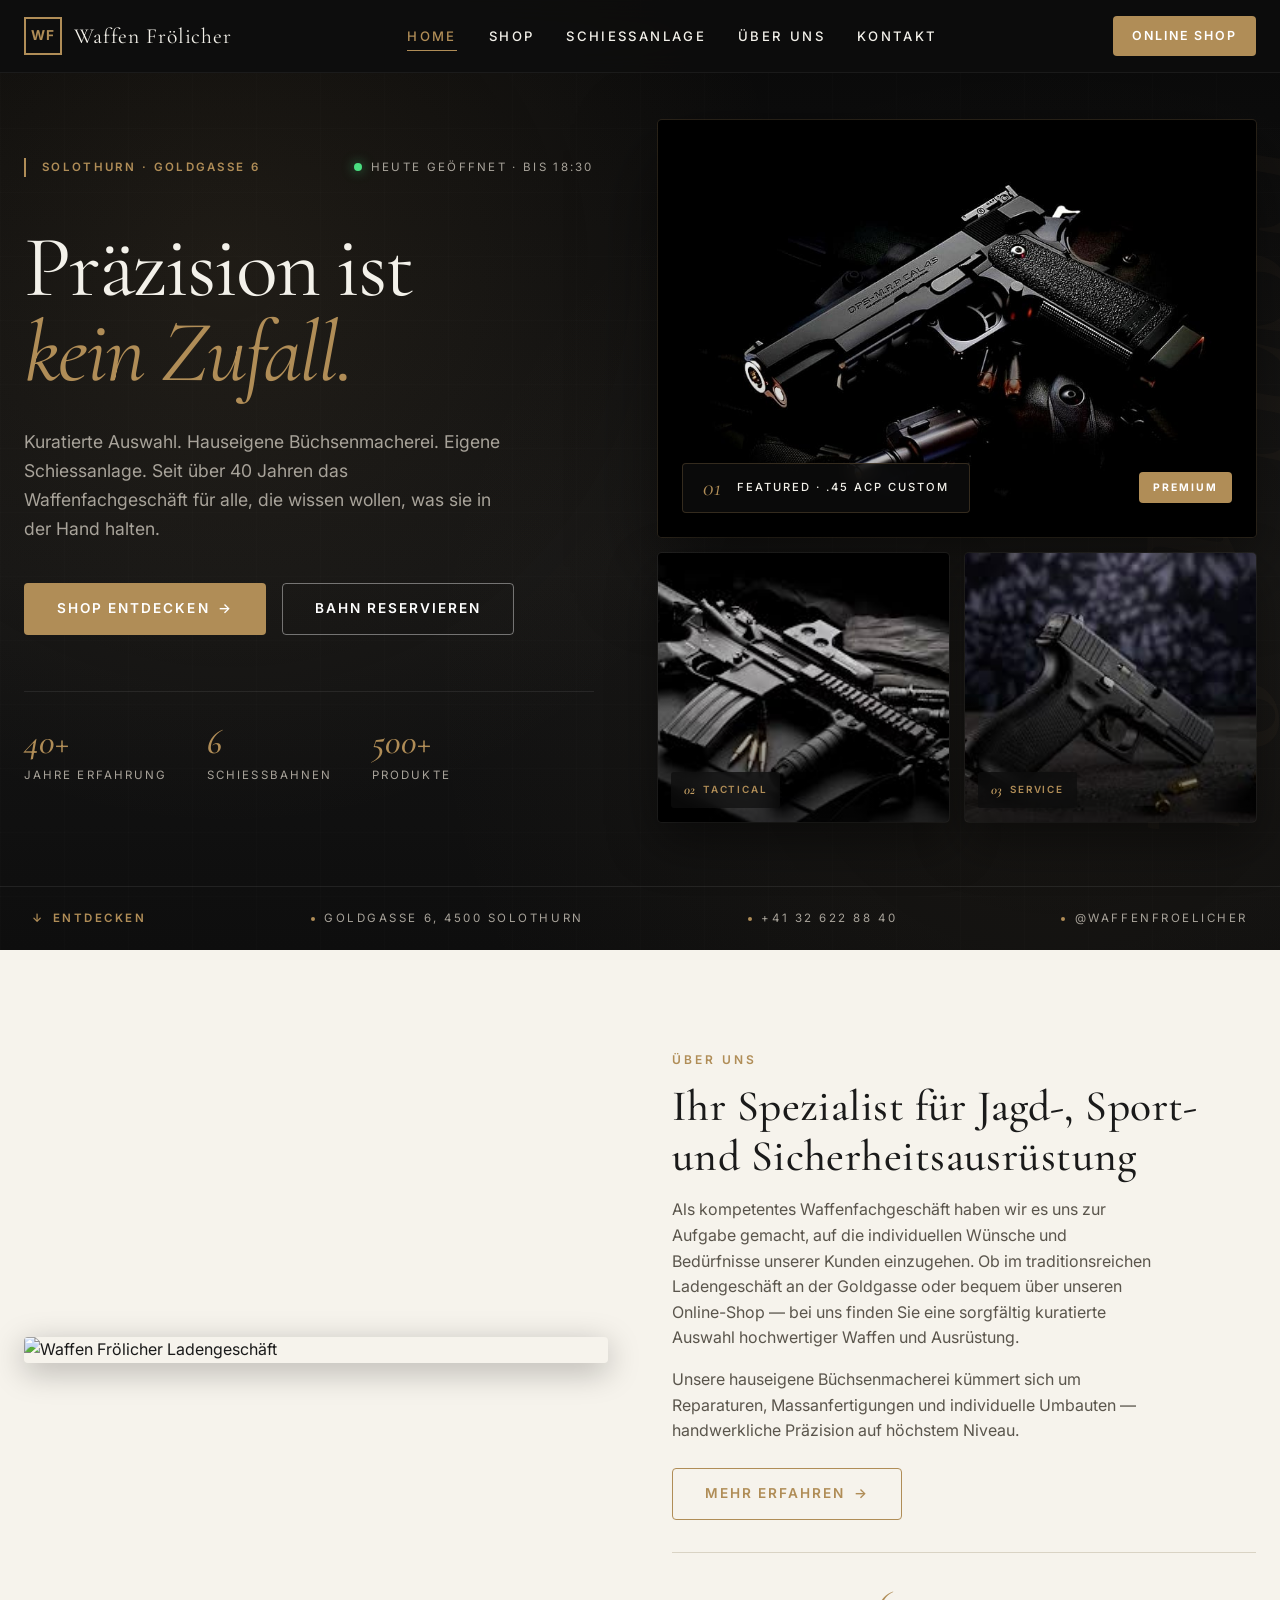
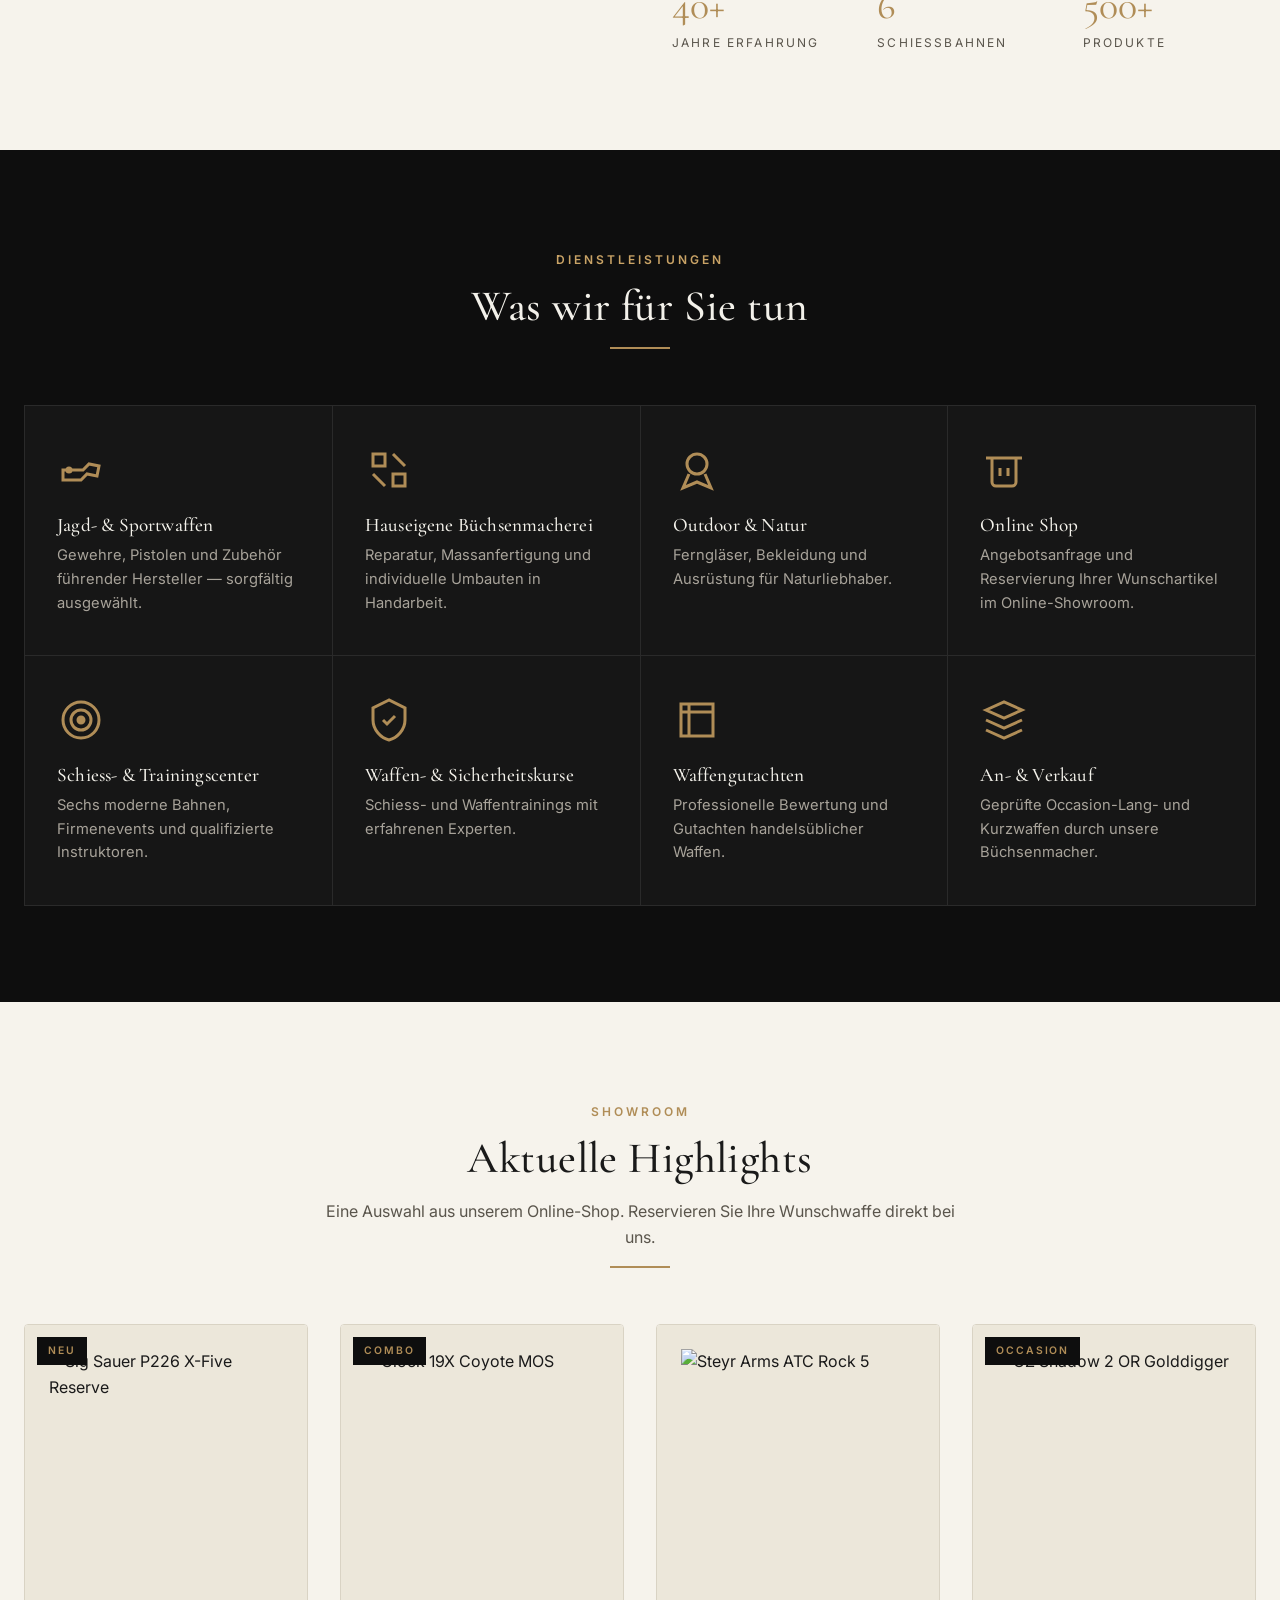
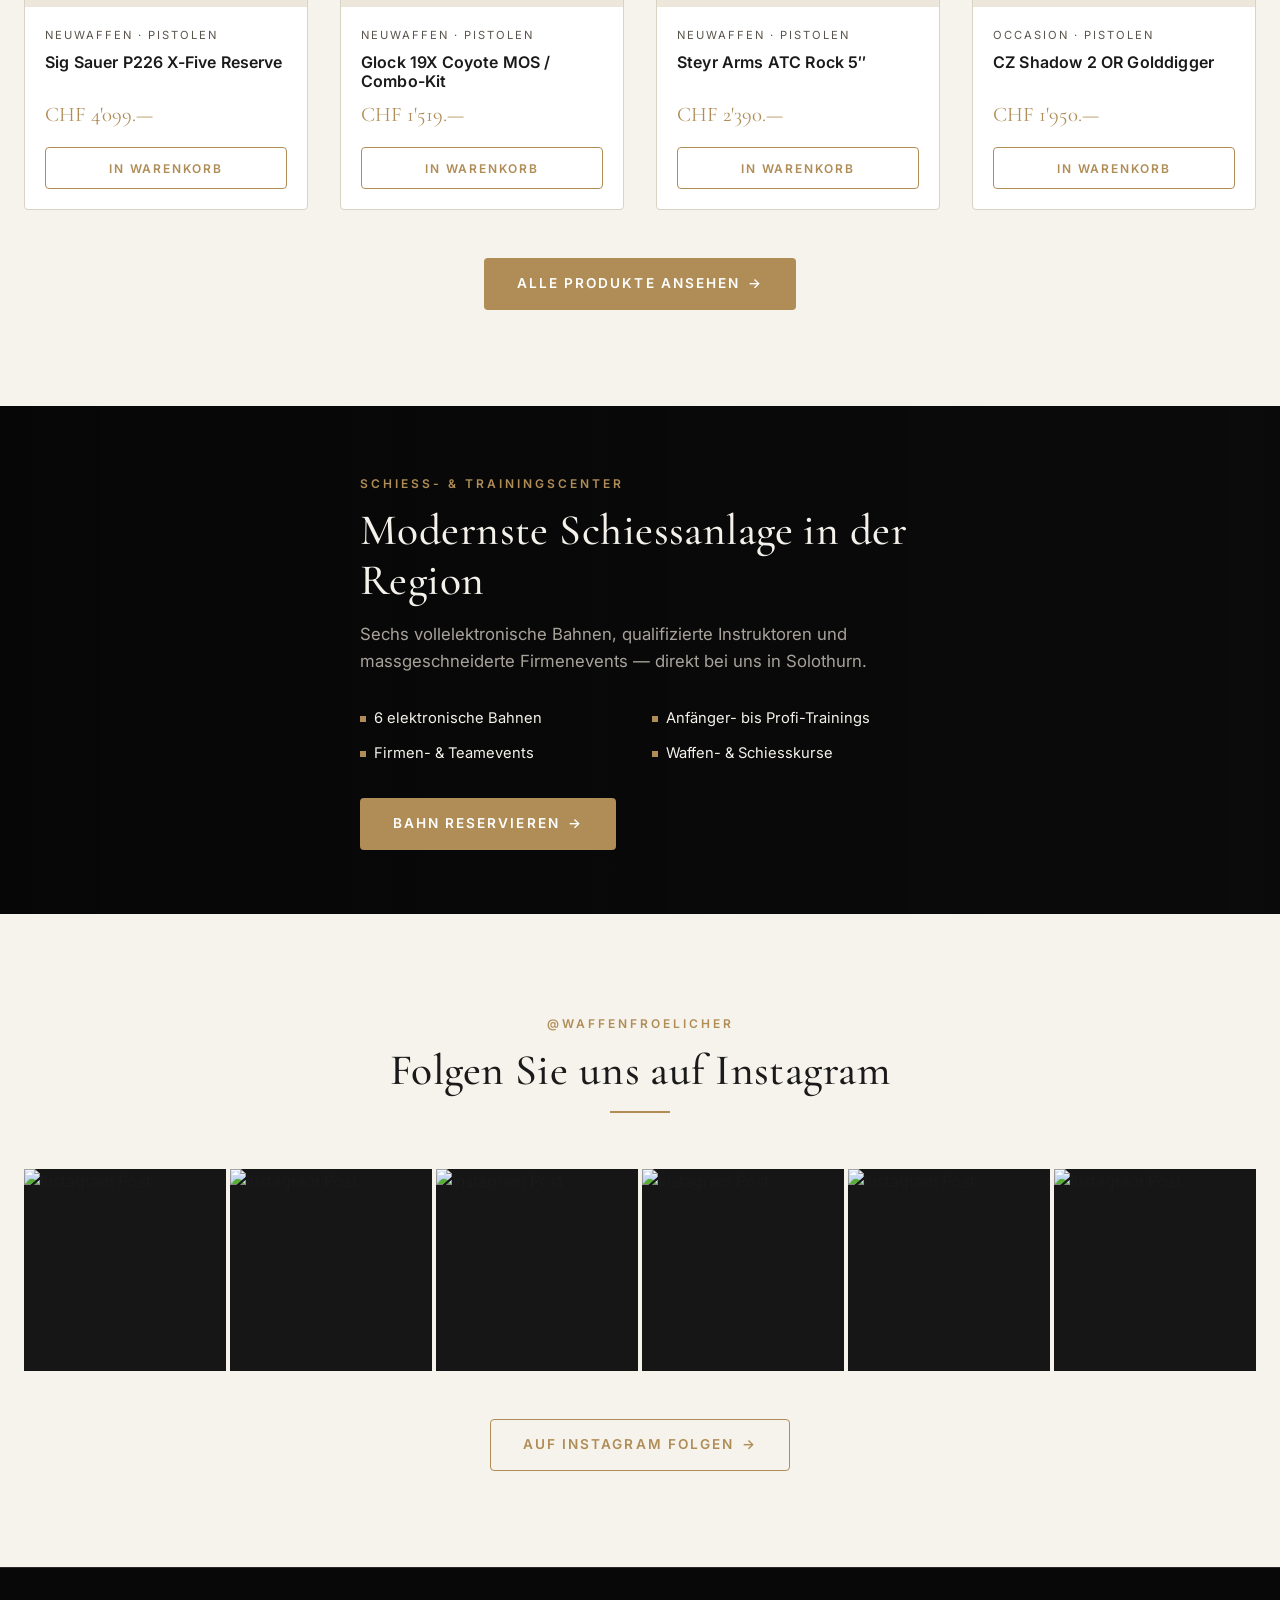
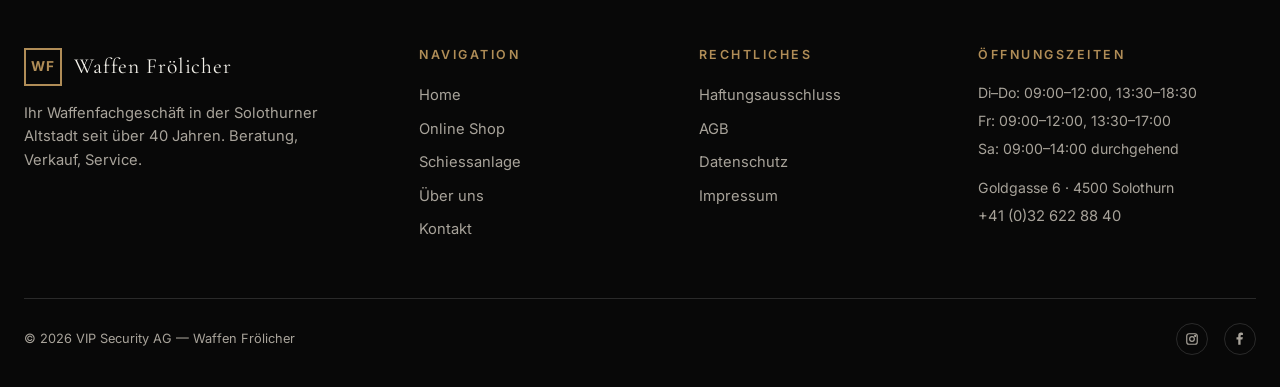
==== index.html @ 2ee095d4 "Initial commit: Waffen Frölicher Mockup" ====
<!DOCTYPE html>
<html lang="de">
<head>
  <meta charset="UTF-8">
  <meta name="viewport" content="width=device-width, initial-scale=1.0">
  <title>Waffen Frölicher — Waffenfachgeschäft Solothurn</title>
  <meta name="description" content="Ihr Waffenfachgeschäft in Solothurn für Jäger und Sportschützen, spezialisiert auf hochwertige Kurzwaffen und massgeschneidertes Zubehör.">
  <link rel="preconnect" href="https://fonts.googleapis.com">
  <link rel="preconnect" href="https://fonts.gstatic.com" crossorigin>
  <link href="https://fonts.googleapis.com/css2?family=Cormorant+Garamond:ital,wght@0,400;0,500;0,600;1,400&family=Inter:wght@400;500;600;700&display=swap" rel="stylesheet">
  <link rel="stylesheet" href="styles.css">
</head>
<body>

<!-- ========== HEADER ========== -->
<header class="site-header">
  <div class="container">
    <a href="index.html" class="brand">
      <span class="brand-mark">WF</span>
      <span>Waffen Frölicher</span>
    </a>
    <nav class="nav-main">
      <a href="index.html" class="active">Home</a>
      <a href="shop.html">Shop</a>
      <a href="schiessanlage.html">Schiessanlage</a>
      <a href="ueber-uns.html">Über uns</a>
      <a href="kontakt.html">Kontakt</a>
    </nav>
    <a href="shop.html" class="nav-cta">Online Shop</a>
    <button class="nav-toggle" aria-label="Menü"><span></span></button>
  </div>
</header>

<!-- ========== MODERN EDITORIAL HERO ========== -->
<section class="hero-modern">
  <div class="hero-modern-grid">

    <!-- LEFT: Statement Content -->
    <div class="hero-modern-content">
      <div class="hero-meta-top">
        <span class="hero-tag">Solothurn · Goldgasse 6</span>
        <span class="hero-status"><span class="status-dot"></span> Heute geöffnet · bis 18:30</span>
      </div>

      <h1 class="hero-modern-h1">
        Präzision ist<br>
        <span class="italic-accent">kein Zufall.</span>
      </h1>

      <p class="hero-modern-sub">
        Kuratierte Auswahl. Hauseigene Büchsenmacherei. Eigene Schiessanlage.
        Seit über 40 Jahren das Waffenfachgeschäft für alle, die wissen wollen, was sie in der Hand halten.
      </p>

      <div class="hero-modern-actions">
        <a href="shop.html" class="btn btn-primary btn-arrow">Shop entdecken</a>
        <a href="schiessanlage.html" class="btn btn-outline-light">Bahn reservieren</a>
      </div>

      <div class="hero-stats-mini">
        <div><strong>40+</strong>Jahre Erfahrung</div>
        <div><strong>6</strong>Schiessbahnen</div>
        <div><strong>500+</strong>Produkte</div>
      </div>
    </div>

    <!-- RIGHT: Editorial Image Composition -->
    <div class="hero-modern-visual">

      <div class="hero-main-image">
        <img src="feuerwaffe-gewehr-waffe-buchse-hintergrundbild.jpg" alt="Custom .45 ACP Pistole — Waffen Frölicher">
        <div class="hero-image-label">
          <div class="hero-image-label-left">
            <span class="num">01</span>
            <span class="caption">Featured · .45 ACP Custom</span>
          </div>
          <span class="hero-image-badge">Premium</span>
        </div>
      </div>

      <div class="hero-secondary">
        <div class="hero-thumb">
          <img src="images.jpeg" alt="Tactical Rifle">
          <span class="hero-thumb-label"><span class="num-small">02</span> Tactical</span>
        </div>
        <div class="hero-thumb">
          <img src="imagesmm.jpeg" alt="Glock Service Pistole">
          <span class="hero-thumb-label"><span class="num-small">03</span> Service</span>
        </div>
      </div>

    </div>
  </div>

  <!-- BOTTOM INFO BAR -->
  <div class="hero-bottom-bar">
    <span class="scroll-indicator"><span class="arrow-down">↓</span> Entdecken</span>
    <span class="item"><span class="dot"></span> Goldgasse 6, 4500 Solothurn</span>
    <span class="item"><span class="dot"></span> +41 32 622 88 40</span>
    <span class="item"><span class="dot"></span> @waffenfroelicher</span>
  </div>
</section>

<!-- ========== INTRO ========== -->
<section class="section">
  <div class="container">
    <div class="intro-split">
      <img src="https://waffen-froelicher.ch/wp-content/uploads/2024/06/5510096e-c8cb-4e33-a4b0-0fe708e0344a-960x450-1.jpg" alt="Waffen Frölicher Ladengeschäft">
      <div class="text">
        <span class="eyebrow">Über uns</span>
        <h2>Ihr Spezialist für Jagd-, Sport- und Sicherheitsausrüstung</h2>
        <p>Als kompetentes Waffenfachgeschäft haben wir es uns zur Aufgabe gemacht, auf die individuellen Wünsche und Bedürfnisse unserer Kunden einzugehen. Ob im traditionsreichen Ladengeschäft an der Goldgasse oder bequem über unseren Online-Shop — bei uns finden Sie eine sorgfältig kuratierte Auswahl hochwertiger Waffen und Ausrüstung.</p>
        <p>Unsere hauseigene Büchsenmacherei kümmert sich um Reparaturen, Massanfertigungen und individuelle Umbauten — handwerkliche Präzision auf höchstem Niveau.</p>
        <a href="ueber-uns.html" class="btn btn-outline btn-arrow" style="margin-top:0.5rem;">Mehr erfahren</a>
        <div class="stats-row">
          <div class="stat"><span class="num">40+</span><span class="label">Jahre Erfahrung</span></div>
          <div class="stat"><span class="num">6</span><span class="label">Schiessbahnen</span></div>
          <div class="stat"><span class="num">500+</span><span class="label">Produkte</span></div>
        </div>
      </div>
    </div>
  </div>
</section>

<!-- ========== SERVICES ========== -->
<section class="section dark">
  <div class="container">
    <div class="section-header">
      <span class="eyebrow">Dienstleistungen</span>
      <h2>Was wir für Sie tun</h2>
      <div class="divider"></div>
    </div>
    <div class="services-grid">
      <div class="service-card">
        <div class="service-icon"><svg viewBox="0 0 24 24" fill="none" stroke="currentColor" stroke-width="1.5"><path d="M3 12h10l3-3 5 1-1 5-5-1-3 3H3z"/><circle cx="6" cy="12" r="1"/></svg></div>
        <h3>Jagd- & Sportwaffen</h3>
        <p>Gewehre, Pistolen und Zubehör führender Hersteller — sorgfältig ausgewählt.</p>
      </div>
      <div class="service-card">
        <div class="service-icon"><svg viewBox="0 0 24 24" fill="none" stroke="currentColor" stroke-width="1.5"><path d="M4 4h6v6H4zM14 14h6v6h-6zM14 4l6 6M4 14l6 6"/></svg></div>
        <h3>Hauseigene Büchsenmacherei</h3>
        <p>Reparatur, Massanfertigung und individuelle Umbauten in Handarbeit.</p>
      </div>
      <div class="service-card">
        <div class="service-icon"><svg viewBox="0 0 24 24" fill="none" stroke="currentColor" stroke-width="1.5"><circle cx="12" cy="9" r="5"/><path d="M8 14l-3 7 7-3 7 3-3-7"/></svg></div>
        <h3>Outdoor & Natur</h3>
        <p>Ferngläser, Bekleidung und Ausrüstung für Naturliebhaber.</p>
      </div>
      <div class="service-card">
        <div class="service-icon"><svg viewBox="0 0 24 24" fill="none" stroke="currentColor" stroke-width="1.5"><path d="M3 6h18M6 6v12a2 2 0 002 2h8a2 2 0 002-2V6M10 11v4M14 11v4"/></svg></div>
        <h3>Online Shop</h3>
        <p>Angebotsanfrage und Reservierung Ihrer Wunschartikel im Online-Showroom.</p>
      </div>
      <div class="service-card">
        <div class="service-icon"><svg viewBox="0 0 24 24" fill="none" stroke="currentColor" stroke-width="1.5"><circle cx="12" cy="12" r="9"/><circle cx="12" cy="12" r="5"/><circle cx="12" cy="12" r="1.5" fill="currentColor"/></svg></div>
        <h3>Schiess- & Trainingscenter</h3>
        <p>Sechs moderne Bahnen, Firmenevents und qualifizierte Instruktoren.</p>
      </div>
      <div class="service-card">
        <div class="service-icon"><svg viewBox="0 0 24 24" fill="none" stroke="currentColor" stroke-width="1.5"><path d="M12 2L4 6v6c0 5 4 9 8 10 4-1 8-5 8-10V6l-8-4z"/><path d="M9 12l2 2 4-4"/></svg></div>
        <h3>Waffen- & Sicherheitskurse</h3>
        <p>Schiess- und Waffentrainings mit erfahrenen Experten.</p>
      </div>
      <div class="service-card">
        <div class="service-icon"><svg viewBox="0 0 24 24" fill="none" stroke="currentColor" stroke-width="1.5"><path d="M4 4h16v16H4z"/><path d="M4 8h16M8 4v16"/></svg></div>
        <h3>Waffengutachten</h3>
        <p>Professionelle Bewertung und Gutachten handelsüblicher Waffen.</p>
      </div>
      <div class="service-card">
        <div class="service-icon"><svg viewBox="0 0 24 24" fill="none" stroke="currentColor" stroke-width="1.5"><path d="M3 7l9-4 9 4-9 4-9-4z"/><path d="M3 12l9 4 9-4M3 17l9 4 9-4"/></svg></div>
        <h3>An- & Verkauf</h3>
        <p>Geprüfte Occasion-Lang- und Kurzwaffen durch unsere Büchsenmacher.</p>
      </div>
    </div>
  </div>
</section>

<!-- ========== SHOWROOM ========== -->
<section class="section">
  <div class="container">
    <div class="section-header">
      <span class="eyebrow">Showroom</span>
      <h2>Aktuelle Highlights</h2>
      <p>Eine Auswahl aus unserem Online-Shop. Reservieren Sie Ihre Wunschwaffe direkt bei uns.</p>
      <div class="divider"></div>
    </div>
    <div class="product-grid">
      <a href="#" class="product-card">
        <div class="product-image">
          <span class="product-badge">Neu</span>
          <img src="https://waffen-froelicher.ch/wp-content/uploads/2026/03/pixelcut_4-600x600.png" alt="Sig Sauer P226 X-Five Reserve">
        </div>
        <div class="product-info">
          <span class="product-category">Neuwaffen · Pistolen</span>
          <h3>Sig Sauer P226 X-Five Reserve</h3>
          <span class="product-price">CHF 4'099.—</span>
          <span class="btn btn-outline">In Warenkorb</span>
        </div>
      </a>
      <a href="#" class="product-card">
        <div class="product-image">
          <span class="product-badge">Combo</span>
          <img src="https://waffen-froelicher.ch/wp-content/uploads/2026/03/pixelcut_1-600x600.png" alt="Glock 19X Coyote MOS">
        </div>
        <div class="product-info">
          <span class="product-category">Neuwaffen · Pistolen</span>
          <h3>Glock 19X Coyote MOS / Combo-Kit</h3>
          <span class="product-price">CHF 1'519.—</span>
          <span class="btn btn-outline">In Warenkorb</span>
        </div>
      </a>
      <a href="#" class="product-card">
        <div class="product-image">
          <img src="https://waffen-froelicher.ch/wp-content/uploads/2026/01/pixelcut_3-5-600x600.png" alt="Steyr Arms ATC Rock 5">
        </div>
        <div class="product-info">
          <span class="product-category">Neuwaffen · Pistolen</span>
          <h3>Steyr Arms ATC Rock 5″</h3>
          <span class="product-price">CHF 2'390.—</span>
          <span class="btn btn-outline">In Warenkorb</span>
        </div>
      </a>
      <a href="#" class="product-card">
        <div class="product-image">
          <span class="product-badge">Occasion</span>
          <img src="https://waffen-froelicher.ch/wp-content/uploads/2024/06/IMG_2631-600x600.png" alt="CZ Shadow 2 OR Golddigger">
        </div>
        <div class="product-info">
          <span class="product-category">Occasion · Pistolen</span>
          <h3>CZ Shadow 2 OR Golddigger</h3>
          <span class="product-price">CHF 1'950.—</span>
          <span class="btn btn-outline">In Warenkorb</span>
        </div>
      </a>
    </div>
    <div class="text-center mt-3">
      <a href="shop.html" class="btn btn-primary btn-arrow">Alle Produkte ansehen</a>
    </div>
  </div>
</section>

<!-- ========== FEATURE CTA: SCHIESSANLAGE ========== -->
<section class="feature-cta">
  <div class="bg" style="background-image:url('https://waffen-froelicher.ch/wp-content/uploads/2024/07/CZ-TS2-Blue-Edition.png');"></div>
  <div class="container">
    <div class="content">
      <span class="eyebrow">Schiess- & Trainingscenter</span>
      <h2>Modernste Schiessanlage in der Region</h2>
      <p>Sechs vollelektronische Bahnen, qualifizierte Instruktoren und massgeschneiderte Firmenevents — direkt bei uns in Solothurn.</p>
      <ul class="feature-cta-list">
        <li>6 elektronische Bahnen</li>
        <li>Anfänger- bis Profi-Trainings</li>
        <li>Firmen- & Teamevents</li>
        <li>Waffen- & Schiesskurse</li>
      </ul>
      <a href="schiessanlage.html" class="btn btn-primary btn-arrow">Bahn reservieren</a>
    </div>
  </div>
</section>

<!-- ========== INSTAGRAM ========== -->
<section class="section">
  <div class="container">
    <div class="section-header">
      <span class="eyebrow">@waffenfroelicher</span>
      <h2>Folgen Sie uns auf Instagram</h2>
      <div class="divider"></div>
    </div>
    <div class="ig-grid">
      <a href="https://www.instagram.com/waffenfroelicher/" target="_blank"><img src="https://waffen-froelicher.ch/wp-content/uploads/2024/07/CZ-TS2-Blue-Edition.png" alt="Instagram Post"></a>
      <a href="https://www.instagram.com/waffenfroelicher/" target="_blank"><img src="https://waffen-froelicher.ch/wp-content/uploads/2024/06/IMG_2631-600x600.png" alt="Instagram Post"></a>
      <a href="https://www.instagram.com/waffenfroelicher/" target="_blank"><img src="https://waffen-froelicher.ch/wp-content/uploads/2026/03/pixelcut_4-600x600.png" alt="Instagram Post"></a>
      <a href="https://www.instagram.com/waffenfroelicher/" target="_blank"><img src="https://waffen-froelicher.ch/wp-content/uploads/2026/03/pixelcut_1-600x600.png" alt="Instagram Post"></a>
      <a href="https://www.instagram.com/waffenfroelicher/" target="_blank"><img src="https://waffen-froelicher.ch/wp-content/uploads/2026/01/pixelcut_3-5-600x600.png" alt="Instagram Post"></a>
      <a href="https://www.instagram.com/waffenfroelicher/" target="_blank"><img src="https://waffen-froelicher.ch/wp-content/uploads/2026/01/pixelcut_1-5-600x600.png" alt="Instagram Post"></a>
    </div>
    <div class="text-center mt-3">
      <a href="https://www.instagram.com/waffenfroelicher/" target="_blank" class="btn btn-outline btn-arrow">Auf Instagram folgen</a>
    </div>
  </div>
</section>

<!-- ========== FOOTER ========== -->
<footer class="site-footer">
  <div class="container">
    <div class="footer-grid">
      <div class="footer-about">
        <div class="brand" style="margin-bottom:0.5rem;">
          <span class="brand-mark">WF</span>
          <span>Waffen Frölicher</span>
        </div>
        <p>Ihr Waffenfachgeschäft in der Solothurner Altstadt seit über 40 Jahren. Beratung, Verkauf, Service.</p>
      </div>
      <div>
        <h4>Navigation</h4>
        <ul>
          <li><a href="index.html">Home</a></li>
          <li><a href="shop.html">Online Shop</a></li>
          <li><a href="schiessanlage.html">Schiessanlage</a></li>
          <li><a href="ueber-uns.html">Über uns</a></li>
          <li><a href="kontakt.html">Kontakt</a></li>
        </ul>
      </div>
      <div>
        <h4>Rechtliches</h4>
        <ul>
          <li><a href="#">Haftungsausschluss</a></li>
          <li><a href="#">AGB</a></li>
          <li><a href="#">Datenschutz</a></li>
          <li><a href="#">Impressum</a></li>
        </ul>
      </div>
      <div class="footer-hours">
        <h4>Öffnungszeiten</h4>
        <p>Di–Do: 09:00–12:00, 13:30–18:30</p>
        <p>Fr: 09:00–12:00, 13:30–17:00</p>
        <p>Sa: 09:00–14:00 durchgehend</p>
        <p style="margin-top:1rem;">Goldgasse 6 · 4500 Solothurn</p>
        <p><a href="tel:+41326228840">+41 (0)32 622 88 40</a></p>
      </div>
    </div>
    <div class="footer-bottom">
      <div>© 2026 VIP Security AG — Waffen Frölicher</div>
      <div class="socials">
        <a href="https://www.instagram.com/waffenfroelicher/" target="_blank" aria-label="Instagram">
          <svg width="14" height="14" viewBox="0 0 24 24" fill="none" stroke="currentColor" stroke-width="2"><rect x="3" y="3" width="18" height="18" rx="4"/><circle cx="12" cy="12" r="4"/><circle cx="17.5" cy="6.5" r="1" fill="currentColor"/></svg>
        </a>
        <a href="#" aria-label="Facebook">
          <svg width="14" height="14" viewBox="0 0 24 24" fill="currentColor"><path d="M13 22v-9h3l1-4h-4V7c0-1 .5-2 2-2h2V1.5C16.5 1.5 15 1 13.5 1 11 1 9 2.5 9 5.5V9H6v4h3v9h4z"/></svg>
        </a>
      </div>
    </div>
  </div>
</footer>

</body>
</html>
---- styles.css ----
/* ===========================
   Waffen Frölicher — Mockup
   Moderne Neuauflage, Original-Farben
   =========================== */

:root {
  --bg-dark: #0e0e0e;
  --bg-dark-2: #161616;
  --bg-dark-3: #1d1d1d;
  --bg-light: #f6f3ec;
  --bg-light-2: #ece7da;
  --text-on-dark: #f3f1ea;
  --text-on-dark-muted: #a8a39a;
  --text-on-light: #1a1a1a;
  --text-on-light-muted: #5a554c;
  --accent: #b08d57;
  --accent-hover: #c9a366;
  --accent-deep: #8b6a3a;
  --danger: #a02828;
  --border: #2a2a2a;
  --border-light: #d9d3c4;
  --shadow-1: 0 2px 12px rgba(0,0,0,0.18);
  --shadow-2: 0 8px 32px rgba(0,0,0,0.28);
  --maxw: 1280px;
  --radius: 4px;
  --radius-lg: 8px;
  --t: 0.25s ease;
  --font-serif: "Cormorant Garamond", "Playfair Display", Georgia, serif;
  --font-sans: "Inter", "Helvetica Neue", Arial, sans-serif;
}

* { box-sizing: border-box; margin: 0; padding: 0; }
html { scroll-behavior: smooth; -webkit-text-size-adjust: 100%; }
body {
  font-family: var(--font-sans);
  background: var(--bg-light);
  color: var(--text-on-light);
  line-height: 1.6;
  font-size: 16px;
  -webkit-font-smoothing: antialiased;
  text-rendering: optimizeLegibility;
}
img { max-width: 100%; display: block; height: auto; }
a { color: inherit; text-decoration: none; transition: color var(--t); }
a:hover { color: var(--accent); }
button { font-family: inherit; cursor: pointer; border: none; background: none; }

h1, h2, h3, h4 { font-family: var(--font-serif); font-weight: 500; letter-spacing: 0.01em; line-height: 1.15; }
h1 { font-size: clamp(2.5rem, 5vw, 4.5rem); }
h2 { font-size: clamp(1.8rem, 3.4vw, 2.8rem); margin-bottom: 1rem; }
h3 { font-size: 1.4rem; margin-bottom: 0.5rem; }
.eyebrow {
  font-family: var(--font-sans);
  font-size: 0.75rem;
  letter-spacing: 0.25em;
  text-transform: uppercase;
  color: var(--accent);
  font-weight: 600;
  margin-bottom: 0.75rem;
  display: inline-block;
}

.container { max-width: var(--maxw); margin: 0 auto; padding: 0 1.5rem; }
.section { padding: 6rem 0; }
.section.dark { background: var(--bg-dark); color: var(--text-on-dark); }
.section.dark .eyebrow { color: var(--accent-hover); }
.section-header { text-align: center; margin-bottom: 3.5rem; }
.section-header p { max-width: 640px; margin: 0.75rem auto 0; color: var(--text-on-light-muted); }
.section.dark .section-header p { color: var(--text-on-dark-muted); }
.divider { width: 60px; height: 2px; background: var(--accent); margin: 1rem auto 0; }

.btn {
  display: inline-flex; align-items: center; gap: 0.5rem;
  padding: 0.875rem 2rem;
  font-size: 0.85rem; letter-spacing: 0.15em; text-transform: uppercase;
  font-weight: 600;
  border-radius: var(--radius);
  transition: all var(--t);
  cursor: pointer;
  border: 1px solid transparent;
}
.btn-primary { background: var(--accent); color: #fff; }
.btn-primary:hover { background: var(--accent-hover); color: #fff; transform: translateY(-1px); box-shadow: var(--shadow-1); }
.btn-outline { border-color: var(--accent); color: var(--accent); background: transparent; }
.btn-outline:hover { background: var(--accent); color: #fff; }
.btn-outline-light { border-color: rgba(255,255,255,0.4); color: #fff; background: transparent; }
.btn-outline-light:hover { background: #fff; color: var(--bg-dark); border-color: #fff; }
.btn-arrow::after { content: "→"; transition: transform var(--t); }
.btn-arrow:hover::after { transform: translateX(4px); }

.site-header {
  position: fixed; top: 0; left: 0; right: 0;
  z-index: 100;
  background: rgba(14,14,14,0.92);
  backdrop-filter: blur(12px);
  -webkit-backdrop-filter: blur(12px);
  border-bottom: 1px solid rgba(255,255,255,0.06);
  transition: background var(--t);
}
.site-header .container {
  display: flex; align-items: center; justify-content: space-between;
  height: 72px;
}
.brand {
  display: flex; align-items: center; gap: 0.75rem;
  color: var(--text-on-dark);
  font-family: var(--font-serif);
  font-size: 1.35rem;
  letter-spacing: 0.04em;
}
.brand-mark {
  width: 38px; height: 38px;
  border: 2px solid var(--accent);
  display: grid; place-items: center;
  color: var(--accent);
  font-weight: 700;
  font-family: var(--font-sans);
  font-size: 0.85rem;
  letter-spacing: 0.05em;
}
.nav-main { display: flex; align-items: center; gap: 2rem; }
.nav-main a {
  color: var(--text-on-dark);
  font-size: 0.82rem;
  letter-spacing: 0.18em;
  text-transform: uppercase;
  font-weight: 500;
  position: relative;
  padding: 4px 0;
}
.nav-main a.active, .nav-main a:hover { color: var(--accent); }
.nav-main a::after {
  content: ""; position: absolute; left: 0; bottom: 0;
  width: 0; height: 1px; background: var(--accent);
  transition: width var(--t);
}
.nav-main a:hover::after, .nav-main a.active::after { width: 100%; }
.nav-cta {
  background: var(--accent); color: #fff;
  padding: 0.6rem 1.2rem; border-radius: var(--radius);
  font-size: 0.78rem; letter-spacing: 0.15em; text-transform: uppercase;
  font-weight: 600;
}
.nav-cta:hover { background: var(--accent-hover); color: #fff; }
.nav-toggle { display: none; width: 32px; height: 32px; color: var(--text-on-dark); position: relative; }
.nav-toggle span, .nav-toggle::before, .nav-toggle::after {
  content: ""; position: absolute; left: 4px; right: 4px;
  height: 2px; background: currentColor;
}
.nav-toggle::before { top: 9px; }
.nav-toggle span { top: 15px; }
.nav-toggle::after { top: 21px; }

@media (max-width: 960px) {
  .nav-main, .nav-cta { display: none; }
  .nav-toggle { display: block; }
}

.hero {
  position: relative;
  min-height: 90vh;
  display: flex; align-items: center;
  color: var(--text-on-dark);
  background: var(--bg-dark);
  overflow: hidden;
  padding-top: 72px;
}
.hero-bg {
  position: absolute; inset: 0;
  background-size: cover; background-position: center;
  filter: brightness(0.45) saturate(1.1);
  transform: scale(1.05);
}
.hero-bg::after {
  content: ""; position: absolute; inset: 0;
  background: linear-gradient(180deg, rgba(14,14,14,0.3) 0%, rgba(14,14,14,0.6) 50%, rgba(14,14,14,0.9) 100%);
}
.hero-content { position: relative; z-index: 2; max-width: 720px; padding: 4rem 0; }
.hero h1 { font-weight: 400; margin-bottom: 1.5rem; }
.hero h1 span { color: var(--accent); font-style: italic; }
.hero p.lead {
  font-size: 1.15rem; line-height: 1.6;
  max-width: 540px;
  color: var(--text-on-dark-muted);
  margin-bottom: 2.5rem;
}
.hero-actions { display: flex; gap: 1rem; flex-wrap: wrap; }
.hero-meta {
  position: absolute;
  bottom: 2rem; right: 1.5rem;
  z-index: 2;
  font-size: 0.75rem;
  letter-spacing: 0.2em;
  text-transform: uppercase;
  color: var(--text-on-dark-muted);
  display: flex; align-items: center; gap: 0.75rem;
}
.hero-meta .line { width: 40px; height: 1px; background: var(--accent); }

.hero-sub { min-height: 50vh; }
.hero-sub .hero-content { padding: 2rem 0; }
.hero-sub h1 { font-size: clamp(2.2rem, 4vw, 3.5rem); }

.intro-split {
  display: grid; grid-template-columns: 1fr 1fr;
  gap: 4rem; align-items: center;
}
.intro-split img { border-radius: var(--radius); box-shadow: var(--shadow-2); }
.intro-split .text p { color: var(--text-on-light-muted); margin-bottom: 1rem; max-width: 480px; }
.stats-row {
  display: grid; grid-template-columns: repeat(3, 1fr);
  gap: 2rem; margin-top: 2rem; padding-top: 2rem;
  border-top: 1px solid var(--border-light);
}
.stat .num { font-family: var(--font-serif); font-size: 2.5rem; color: var(--accent); display: block; line-height: 1; margin-bottom: 0.25rem; }
.stat .label { font-size: 0.75rem; letter-spacing: 0.18em; text-transform: uppercase; color: var(--text-on-light-muted); }
@media (max-width: 768px) { .intro-split { grid-template-columns: 1fr; gap: 2rem; } }

.services-grid {
  display: grid;
  grid-template-columns: repeat(auto-fit, minmax(260px, 1fr));
  gap: 1px;
  background: var(--border);
  border: 1px solid var(--border);
}
.service-card {
  background: var(--bg-dark-2);
  padding: 2.5rem 2rem;
  transition: background var(--t), transform var(--t);
  position: relative; overflow: hidden;
}
.service-card:hover { background: var(--bg-dark-3); }
.service-card::before {
  content: ""; position: absolute; left: 0; top: 0;
  width: 3px; height: 0; background: var(--accent);
  transition: height var(--t);
}
.service-card:hover::before { height: 100%; }
.service-icon { width: 48px; height: 48px; display: grid; place-items: center; margin-bottom: 1.25rem; color: var(--accent); }
.service-icon svg { width: 100%; height: 100%; }
.service-card h3 { color: var(--text-on-dark); font-size: 1.2rem; margin-bottom: 0.5rem; }
.service-card p { color: var(--text-on-dark-muted); font-size: 0.92rem; }

.product-grid {
  display: grid;
  grid-template-columns: repeat(auto-fill, minmax(260px, 1fr));
  gap: 2rem;
}
.product-card {
  background: #fff;
  border: 1px solid var(--border-light);
  border-radius: var(--radius);
  overflow: hidden;
  transition: transform var(--t), box-shadow var(--t);
  display: flex; flex-direction: column;
}
.product-card:hover { transform: translateY(-4px); box-shadow: var(--shadow-2); }
.product-image {
  aspect-ratio: 1 / 1;
  background: var(--bg-light-2);
  display: grid; place-items: center;
  overflow: hidden;
  position: relative;
}
.product-image img {
  width: 100%; height: 100%;
  object-fit: contain;
  padding: 1.5rem;
  transition: transform 0.4s ease;
}
.product-card:hover .product-image img { transform: scale(1.04); }
.product-badge {
  position: absolute; top: 0.75rem; left: 0.75rem;
  background: var(--bg-dark);
  color: var(--accent);
  font-size: 0.65rem;
  letter-spacing: 0.18em;
  text-transform: uppercase;
  padding: 0.35rem 0.7rem;
  font-weight: 600;
}
.product-info { padding: 1.25rem; display: flex; flex-direction: column; gap: 0.5rem; flex: 1; }
.product-category { font-size: 0.7rem; letter-spacing: 0.18em; text-transform: uppercase; color: var(--text-on-light-muted); }
.product-info h3 { font-family: var(--font-sans); font-size: 1rem; font-weight: 600; margin-bottom: 0; flex: 1; }
.product-price { font-family: var(--font-serif); font-size: 1.3rem; color: var(--accent); }
.product-info .btn { margin-top: 0.5rem; padding: 0.65rem 1rem; font-size: 0.75rem; justify-content: center; }

.filter-bar {
  display: flex; gap: 0.75rem; flex-wrap: wrap;
  justify-content: center; margin-bottom: 3rem;
}
.filter-chip {
  padding: 0.6rem 1.4rem;
  border: 1px solid var(--border-light);
  border-radius: 999px;
  font-size: 0.78rem;
  letter-spacing: 0.12em;
  text-transform: uppercase;
  color: var(--text-on-light-muted);
  background: #fff;
  cursor: pointer;
  transition: all var(--t);
}
.filter-chip:hover, .filter-chip.active {
  background: var(--bg-dark); color: var(--accent); border-color: var(--bg-dark);
}

.feature-cta {
  position: relative; min-height: 480px;
  display: flex; align-items: center;
  color: var(--text-on-dark);
  background: var(--bg-dark);
  overflow: hidden;
}
.feature-cta .bg {
  position: absolute; inset: 0;
  background-size: cover; background-position: center;
  filter: brightness(0.4);
}
.feature-cta .bg::after {
  content: ""; position: absolute; inset: 0;
  background: linear-gradient(90deg, rgba(14,14,14,0.92) 0%, rgba(14,14,14,0.4) 100%);
}
.feature-cta .content { position: relative; z-index: 2; max-width: 560px; padding: 4rem 0; }
.feature-cta h2 { margin-bottom: 1rem; }
.feature-cta p { color: var(--text-on-dark-muted); margin-bottom: 2rem; font-size: 1.05rem; }
.feature-cta-list {
  list-style: none;
  display: grid; grid-template-columns: 1fr 1fr;
  gap: 0.75rem 1.5rem; margin-bottom: 2rem;
}
.feature-cta-list li {
  font-size: 0.92rem; color: var(--text-on-dark);
  display: flex; align-items: center; gap: 0.5rem;
}
.feature-cta-list li::before {
  content: ""; width: 6px; height: 6px;
  background: var(--accent); flex-shrink: 0;
}

.bahn-grid {
  display: grid;
  grid-template-columns: repeat(auto-fit, minmax(200px, 1fr));
  gap: 1rem; margin-top: 3rem;
}
.bahn-card {
  background: var(--bg-dark-2);
  padding: 1.5rem; text-align: center;
  border: 1px solid var(--border);
  transition: border-color var(--t);
}
.bahn-card:hover { border-color: var(--accent); }
.bahn-card .num { font-family: var(--font-serif); font-size: 2.5rem; color: var(--accent); display: block; line-height: 1; margin-bottom: 0.5rem; }
.bahn-card .label { font-size: 0.75rem; letter-spacing: 0.15em; text-transform: uppercase; color: var(--text-on-dark-muted); }

.event-list {
  display: grid;
  grid-template-columns: repeat(auto-fit, minmax(280px, 1fr));
  gap: 1.5rem;
}
.event-item {
  background: #fff;
  border: 1px solid var(--border-light);
  padding: 1.5rem;
  display: flex; gap: 1.25rem;
  transition: box-shadow var(--t);
}
.event-item:hover { box-shadow: var(--shadow-1); }
.event-date { flex-shrink: 0; width: 64px; text-align: center; border-right: 1px solid var(--border-light); padding-right: 1.25rem; }
.event-date .day { font-family: var(--font-serif); font-size: 1.8rem; color: var(--accent); display: block; line-height: 1; }
.event-date .month { font-size: 0.7rem; letter-spacing: 0.15em; text-transform: uppercase; color: var(--text-on-light-muted); }
.event-info h4 { font-family: var(--font-sans); font-size: 1rem; margin-bottom: 0.25rem; }
.event-info p { font-size: 0.85rem; color: var(--text-on-light-muted); }

.ig-grid { display: grid; grid-template-columns: repeat(6, 1fr); gap: 4px; }
.ig-grid a { aspect-ratio: 1 / 1; overflow: hidden; position: relative; background: var(--bg-dark-2); }
.ig-grid img { width: 100%; height: 100%; object-fit: cover; transition: transform 0.4s ease; }
.ig-grid a:hover img { transform: scale(1.08); }
.ig-grid a::after { content: ""; position: absolute; inset: 0; background: rgba(14,14,14,0); transition: background var(--t); }
.ig-grid a:hover::after { background: rgba(14,14,14,0.4); }
@media (max-width: 900px) { .ig-grid { grid-template-columns: repeat(3, 1fr); } }

.contact-grid { display: grid; grid-template-columns: 1fr 1fr; gap: 4rem; }
.contact-info p { color: var(--text-on-light-muted); margin-bottom: 1.5rem; }
.contact-block { margin-bottom: 1.5rem; }
.contact-block .label { font-size: 0.72rem; letter-spacing: 0.2em; text-transform: uppercase; color: var(--accent); margin-bottom: 0.35rem; display: block; font-weight: 600; }
.contact-block .value { font-size: 1rem; }
.hours-table { width: 100%; }
.hours-table td { padding: 0.5rem 0; border-bottom: 1px solid var(--border-light); font-size: 0.92rem; }
.hours-table td:last-child { text-align: right; color: var(--text-on-light-muted); }
.contact-form { display: grid; gap: 1rem; }
.contact-form input, .contact-form textarea {
  width: 100%;
  padding: 0.9rem 1rem;
  border: 1px solid var(--border-light);
  background: #fff;
  font-family: inherit;
  font-size: 0.95rem;
  border-radius: var(--radius);
  transition: border-color var(--t);
}
.contact-form input:focus, .contact-form textarea:focus { outline: none; border-color: var(--accent); }
.contact-form textarea { min-height: 140px; resize: vertical; }
@media (max-width: 768px) { .contact-grid { grid-template-columns: 1fr; gap: 2rem; } }

.site-footer {
  background: #080808;
  color: var(--text-on-dark);
  padding: 5rem 0 2rem;
  border-top: 1px solid var(--border);
}
.footer-grid {
  display: grid;
  grid-template-columns: 1.5fr 1fr 1fr 1.2fr;
  gap: 3rem; margin-bottom: 3rem;
}
.footer-grid h4 {
  font-family: var(--font-sans);
  font-size: 0.78rem; letter-spacing: 0.2em; text-transform: uppercase;
  color: var(--accent); font-weight: 600; margin-bottom: 1.25rem;
}
.footer-grid ul { list-style: none; }
.footer-grid li { margin-bottom: 0.5rem; }
.footer-grid a { color: var(--text-on-dark-muted); font-size: 0.92rem; }
.footer-grid a:hover { color: var(--accent); }
.footer-about p { color: var(--text-on-dark-muted); font-size: 0.92rem; max-width: 320px; margin-top: 1rem; }
.footer-hours { font-size: 0.88rem; color: var(--text-on-dark-muted); }
.footer-hours p { margin-bottom: 0.35rem; }
.footer-bottom {
  border-top: 1px solid var(--border);
  padding-top: 1.5rem;
  display: flex; justify-content: space-between; align-items: center;
  font-size: 0.8rem; color: var(--text-on-dark-muted);
  flex-wrap: wrap; gap: 1rem;
}
.footer-bottom .socials { display: flex; gap: 1rem; }
.footer-bottom .socials a { width: 32px; height: 32px; border: 1px solid var(--border); display: grid; place-items: center; border-radius: 50%; }
.footer-bottom .socials a:hover { background: var(--accent); border-color: var(--accent); color: #fff; }
@media (max-width: 768px) { .footer-grid { grid-template-columns: 1fr 1fr; } }

.map-frame {
  width: 100%;
  aspect-ratio: 4 / 3;
  border: 1px solid var(--border-light);
  border-radius: var(--radius);
  overflow: hidden;
  background: linear-gradient(135deg, #2a2a2a 0%, #1a1a1a 100%);
  position: relative;
  display: grid;
  place-items: center;
  color: var(--text-on-dark-muted);
}
.map-frame::before {
  content: "📍";
  font-size: 3rem;
  position: absolute;
  filter: hue-rotate(20deg);
}
.map-frame::after {
  content: "Goldgasse 6 · 4500 Solothurn";
  position: absolute; bottom: 1rem; left: 1rem;
  background: var(--bg-dark); color: var(--accent);
  padding: 0.5rem 1rem; font-size: 0.78rem;
  letter-spacing: 0.12em; text-transform: uppercase;
}

.text-center { text-align: center; }
.mt-2 { margin-top: 2rem; }
.mt-3 { margin-top: 3rem; }

/* ===========================
   MODERN EDITORIAL HERO
   (Index page only)
   =========================== */
.hero-modern {
  position: relative;
  min-height: 100vh;
  background:
    radial-gradient(circle at 18% 28%, rgba(176,141,87,0.10) 0%, transparent 45%),
    radial-gradient(circle at 82% 72%, rgba(176,141,87,0.06) 0%, transparent 50%),
    linear-gradient(180deg, #0a0a0a 0%, #141414 60%, #0e0e0e 100%);
  color: var(--text-on-dark);
  display: flex;
  flex-direction: column;
  padding-top: 72px;
  overflow: hidden;
}
.hero-modern::before {
  content: "";
  position: absolute; inset: 0;
  background-image:
    linear-gradient(rgba(255,255,255,0.018) 1px, transparent 1px),
    linear-gradient(90deg, rgba(255,255,255,0.018) 1px, transparent 1px);
  background-size: 64px 64px;
  pointer-events: none;
  opacity: 0.6;
}
.hero-modern::after {
  content: "EST. 1984";
  position: absolute;
  right: -2rem;
  top: 50%;
  transform: rotate(90deg) translateX(50%);
  transform-origin: right top;
  font-family: var(--font-serif);
  font-style: italic;
  font-size: clamp(8rem, 18vw, 22rem);
  font-weight: 500;
  color: rgba(176,141,87,0.045);
  letter-spacing: -0.04em;
  line-height: 0.8;
  pointer-events: none;
  white-space: nowrap;
}

.hero-modern-grid {
  display: grid;
  grid-template-columns: 1fr 1.05fr;
  gap: 4rem;
  align-items: center;
  flex: 1;
  max-width: 1400px;
  margin: 0 auto;
  padding: 3rem 1.5rem 4rem;
  width: 100%;
  position: relative;
  z-index: 2;
}

/* LEFT */
.hero-modern-content { position: relative; }

.hero-meta-top {
  display: flex;
  justify-content: space-between;
  align-items: center;
  margin-bottom: 3rem;
  font-size: 0.72rem;
  letter-spacing: 0.2em;
  text-transform: uppercase;
  color: var(--text-on-dark-muted);
  flex-wrap: wrap;
  gap: 1rem;
}
.hero-tag {
  display: inline-flex;
  align-items: center;
  gap: 0.75rem;
  padding-left: 1rem;
  border-left: 2px solid var(--accent);
  color: var(--accent);
  font-weight: 600;
}
.hero-status {
  display: inline-flex;
  align-items: center;
  gap: 0.55rem;
}
.status-dot {
  width: 8px; height: 8px;
  background: #4ade80;
  border-radius: 50%;
  box-shadow: 0 0 12px rgba(74,222,128,0.6);
  animation: pulse 2.2s infinite ease-in-out;
}
@keyframes pulse {
  0%, 100% { opacity: 1; transform: scale(1); }
  50% { opacity: 0.55; transform: scale(0.9); }
}

.hero-modern-h1 {
  font-size: clamp(2.8rem, 6.8vw, 6.2rem);
  font-weight: 400;
  line-height: 0.98;
  letter-spacing: -0.025em;
  margin-bottom: 2rem;
}
.hero-modern-h1 .italic-accent {
  font-style: italic;
  color: var(--accent);
  display: inline-block;
}
.hero-modern-h1 .underline-accent {
  position: relative;
  display: inline-block;
}
.hero-modern-h1 .underline-accent::after {
  content: "";
  position: absolute;
  left: 0; bottom: 0.05em;
  width: 100%; height: 6px;
  background: rgba(176,141,87,0.25);
  z-index: -1;
}

.hero-modern-sub {
  font-size: 1.1rem;
  line-height: 1.65;
  color: var(--text-on-dark-muted);
  max-width: 480px;
  margin-bottom: 2.5rem;
}

.hero-modern-actions {
  display: flex;
  gap: 1rem;
  flex-wrap: wrap;
  margin-bottom: 3.5rem;
}

.hero-stats-mini {
  display: flex;
  gap: 2.5rem;
  padding-top: 2rem;
  border-top: 1px solid rgba(255,255,255,0.08);
  flex-wrap: wrap;
}
.hero-stats-mini > div {
  font-size: 0.72rem;
  letter-spacing: 0.18em;
  text-transform: uppercase;
  color: var(--text-on-dark-muted);
}
.hero-stats-mini strong {
  display: block;
  font-family: var(--font-serif);
  font-style: italic;
  font-size: 2.2rem;
  color: var(--accent);
  font-weight: 500;
  line-height: 1;
  margin-bottom: 0.4rem;
  letter-spacing: 0;
}

/* RIGHT VISUAL */
.hero-modern-visual {
  position: relative;
  display: grid;
  grid-template-columns: 1fr;
  grid-template-rows: 1.55fr 1fr;
  gap: 1rem;
  height: 78vh;
  max-height: 740px;
  min-height: 520px;
}
.hero-main-image {
  position: relative;
  border-radius: var(--radius);
  overflow: hidden;
  background: linear-gradient(135deg, #1c1c1c 0%, #2a2520 100%);
  box-shadow:
    0 30px 80px rgba(0,0,0,0.5),
    0 0 0 1px rgba(176,141,87,0.18),
    inset 0 1px 0 rgba(255,255,255,0.04);
}
.hero-main-image img {
  width: 100%; height: 100%;
  object-fit: cover;
  transition: transform 0.8s cubic-bezier(.22,.61,.36,1);
}
.hero-main-image:hover img { transform: scale(1.04); }
.hero-main-image::after {
  content: "";
  position: absolute; inset: 0;
  background: linear-gradient(180deg, transparent 50%, rgba(0,0,0,0.45) 100%);
  pointer-events: none;
}

.hero-image-label {
  position: absolute;
  bottom: 1.5rem; left: 1.5rem; right: 1.5rem;
  z-index: 2;
  display: flex;
  align-items: center;
  justify-content: space-between;
  gap: 1rem;
}
.hero-image-label-left {
  display: flex;
  align-items: center;
  gap: 1rem;
  background: rgba(14,14,14,0.78);
  backdrop-filter: blur(10px);
  -webkit-backdrop-filter: blur(10px);
  padding: 0.75rem 1.25rem;
  border-radius: var(--radius);
  border: 1px solid rgba(176,141,87,0.25);
}
.hero-image-label-left .num {
  font-family: var(--font-serif);
  font-style: italic;
  font-size: 1.5rem;
  color: var(--accent);
  line-height: 1;
}
.hero-image-label-left .caption {
  font-size: 0.7rem;
  letter-spacing: 0.18em;
  text-transform: uppercase;
  color: var(--text-on-dark);
  font-weight: 500;
}
.hero-image-badge {
  background: var(--accent);
  color: #fff;
  font-size: 0.65rem;
  letter-spacing: 0.2em;
  text-transform: uppercase;
  font-weight: 700;
  padding: 0.45rem 0.85rem;
  border-radius: var(--radius);
}

.hero-secondary {
  display: grid;
  grid-template-columns: 1fr 1fr;
  gap: 1rem;
}
.hero-thumb {
  position: relative;
  border-radius: var(--radius);
  overflow: hidden;
  background: linear-gradient(135deg, #1c1c1c 0%, #2a2520 100%);
  box-shadow:
    0 20px 50px rgba(0,0,0,0.45),
    0 0 0 1px rgba(255,255,255,0.06);
  cursor: pointer;
}
.hero-thumb img {
  width: 100%; height: 100%;
  object-fit: cover;
  transition: transform 0.7s cubic-bezier(.22,.61,.36,1);
}
.hero-thumb:hover img { transform: scale(1.05); }
.hero-thumb::after {
  content: "";
  position: absolute; inset: 0;
  background: linear-gradient(180deg, transparent 40%, rgba(0,0,0,0.65) 100%);
  pointer-events: none;
}
.hero-thumb-label {
  position: absolute;
  bottom: 0.85rem; left: 0.85rem;
  z-index: 2;
  background: rgba(14,14,14,0.7);
  backdrop-filter: blur(8px);
  -webkit-backdrop-filter: blur(8px);
  padding: 0.45rem 0.8rem;
  font-size: 0.62rem;
  letter-spacing: 0.18em;
  text-transform: uppercase;
  color: var(--accent);
  font-weight: 600;
  border-radius: 3px;
  display: flex;
  align-items: center;
  gap: 0.5rem;
}
.hero-thumb-label .num-small {
  font-family: var(--font-serif);
  font-style: italic;
  color: var(--accent-hover);
  font-size: 0.85rem;
  letter-spacing: 0;
}

/* BOTTOM BAR */
.hero-bottom-bar {
  position: relative;
  z-index: 2;
  display: flex;
  align-items: center;
  justify-content: space-between;
  gap: 2rem;
  padding: 1.4rem 2rem;
  border-top: 1px solid rgba(255,255,255,0.08);
  font-size: 0.72rem;
  letter-spacing: 0.22em;
  text-transform: uppercase;
  color: var(--text-on-dark-muted);
  flex-wrap: wrap;
  max-width: 1400px;
  margin: 0 auto;
  width: 100%;
}
.hero-bottom-bar .item {
  display: inline-flex;
  align-items: center;
  gap: 0.6rem;
}
.hero-bottom-bar .item .dot {
  width: 4px; height: 4px;
  background: var(--accent);
  border-radius: 50%;
}
.hero-bottom-bar .scroll-indicator {
  color: var(--accent);
  display: inline-flex;
  align-items: center;
  gap: 0.5rem;
  font-weight: 600;
}
.hero-bottom-bar .arrow-down {
  display: inline-block;
  animation: bounce-y 2s infinite;
}
@keyframes bounce-y {
  0%, 100% { transform: translateY(0); }
  50% { transform: translateY(4px); }
}

/* RESPONSIVE */
@media (max-width: 1024px) {
  .hero-modern-h1 { font-size: clamp(2.5rem, 8vw, 4.5rem); }
}
@media (max-width: 860px) {
  .hero-modern-grid {
    grid-template-columns: 1fr;
    padding: 5rem 1.5rem 3rem;
    gap: 3rem;
  }
  .hero-modern-visual {
    height: auto;
    max-height: none;
    grid-template-rows: auto auto;
  }
  .hero-main-image { aspect-ratio: 4 / 3; }
  .hero-thumb { aspect-ratio: 1 / 1; }
  .hero-modern::after { display: none; }
  .hero-bottom-bar { justify-content: center; text-align: center; padding: 1rem; }
}
@media (max-width: 480px) {
  .hero-meta-top { flex-direction: column; align-items: flex-start; }
  .hero-stats-mini { gap: 1.5rem; }
  .hero-stats-mini strong { font-size: 1.8rem; }
}
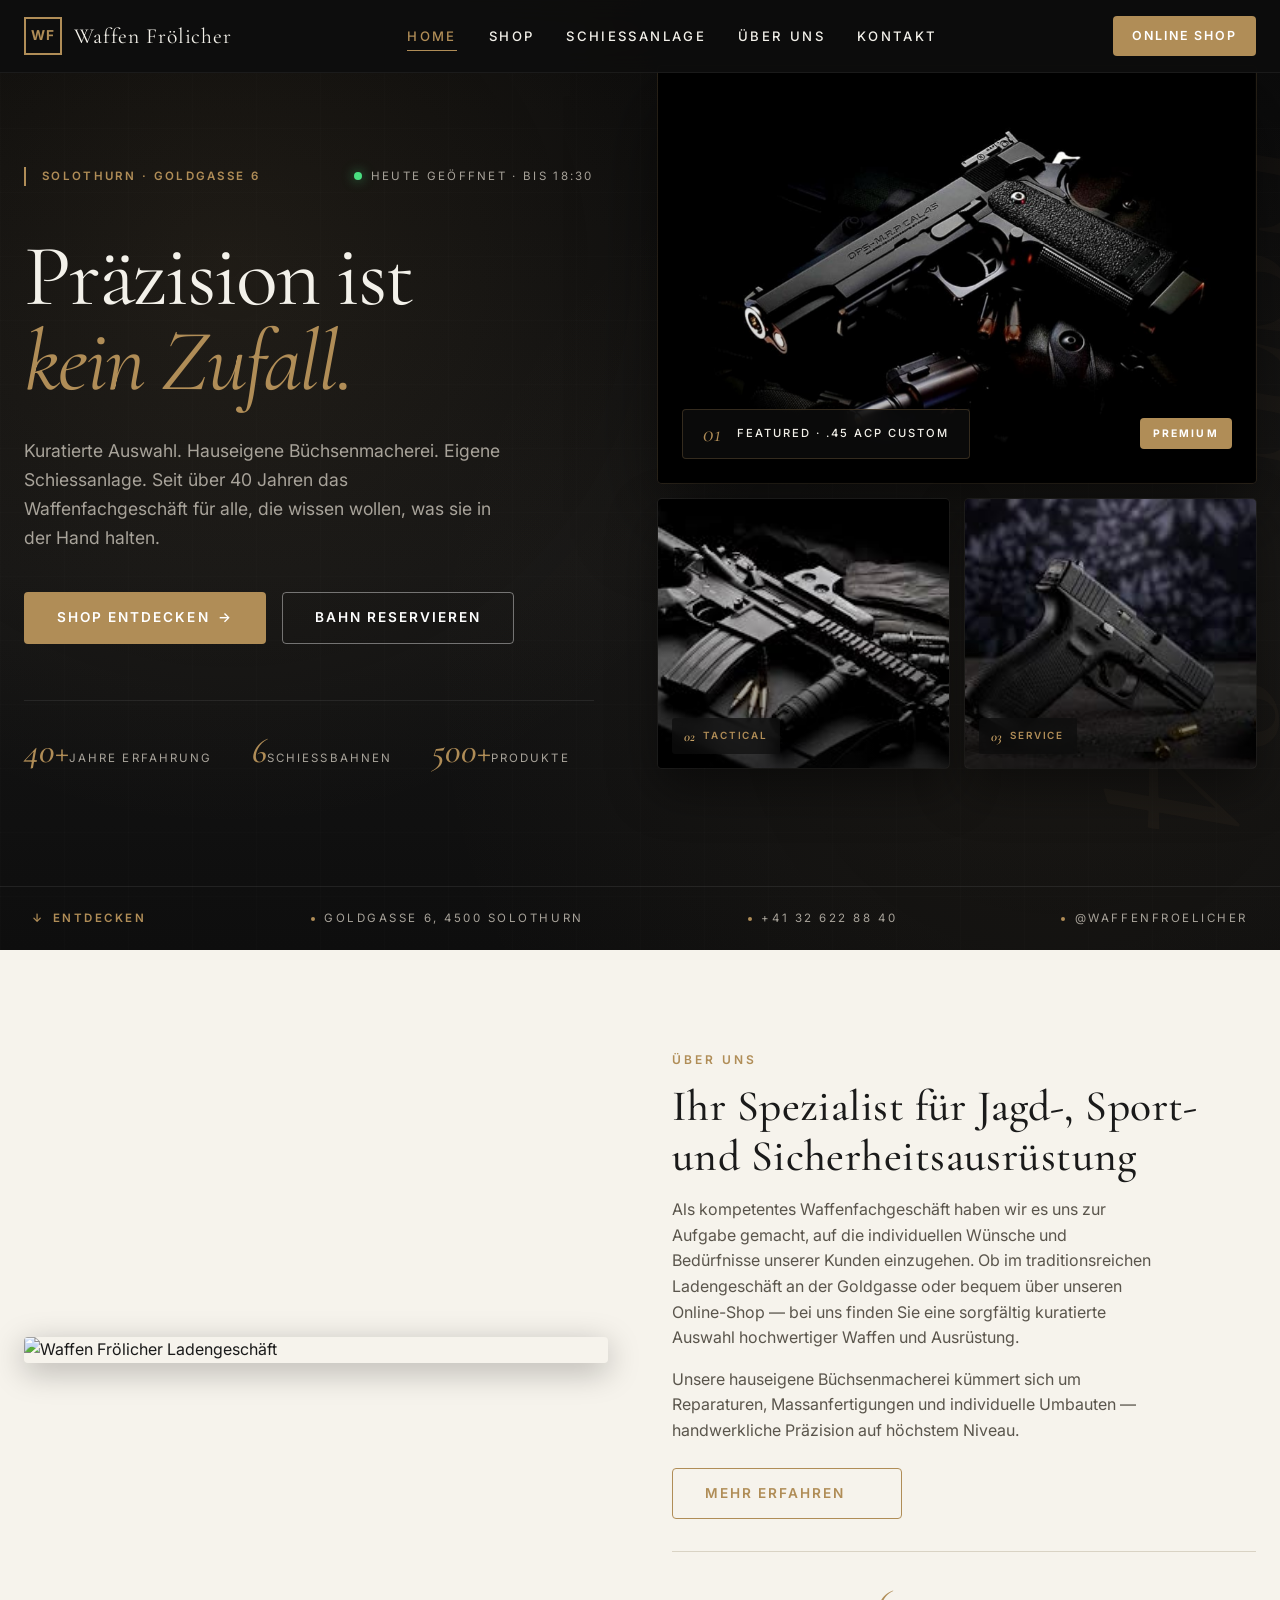
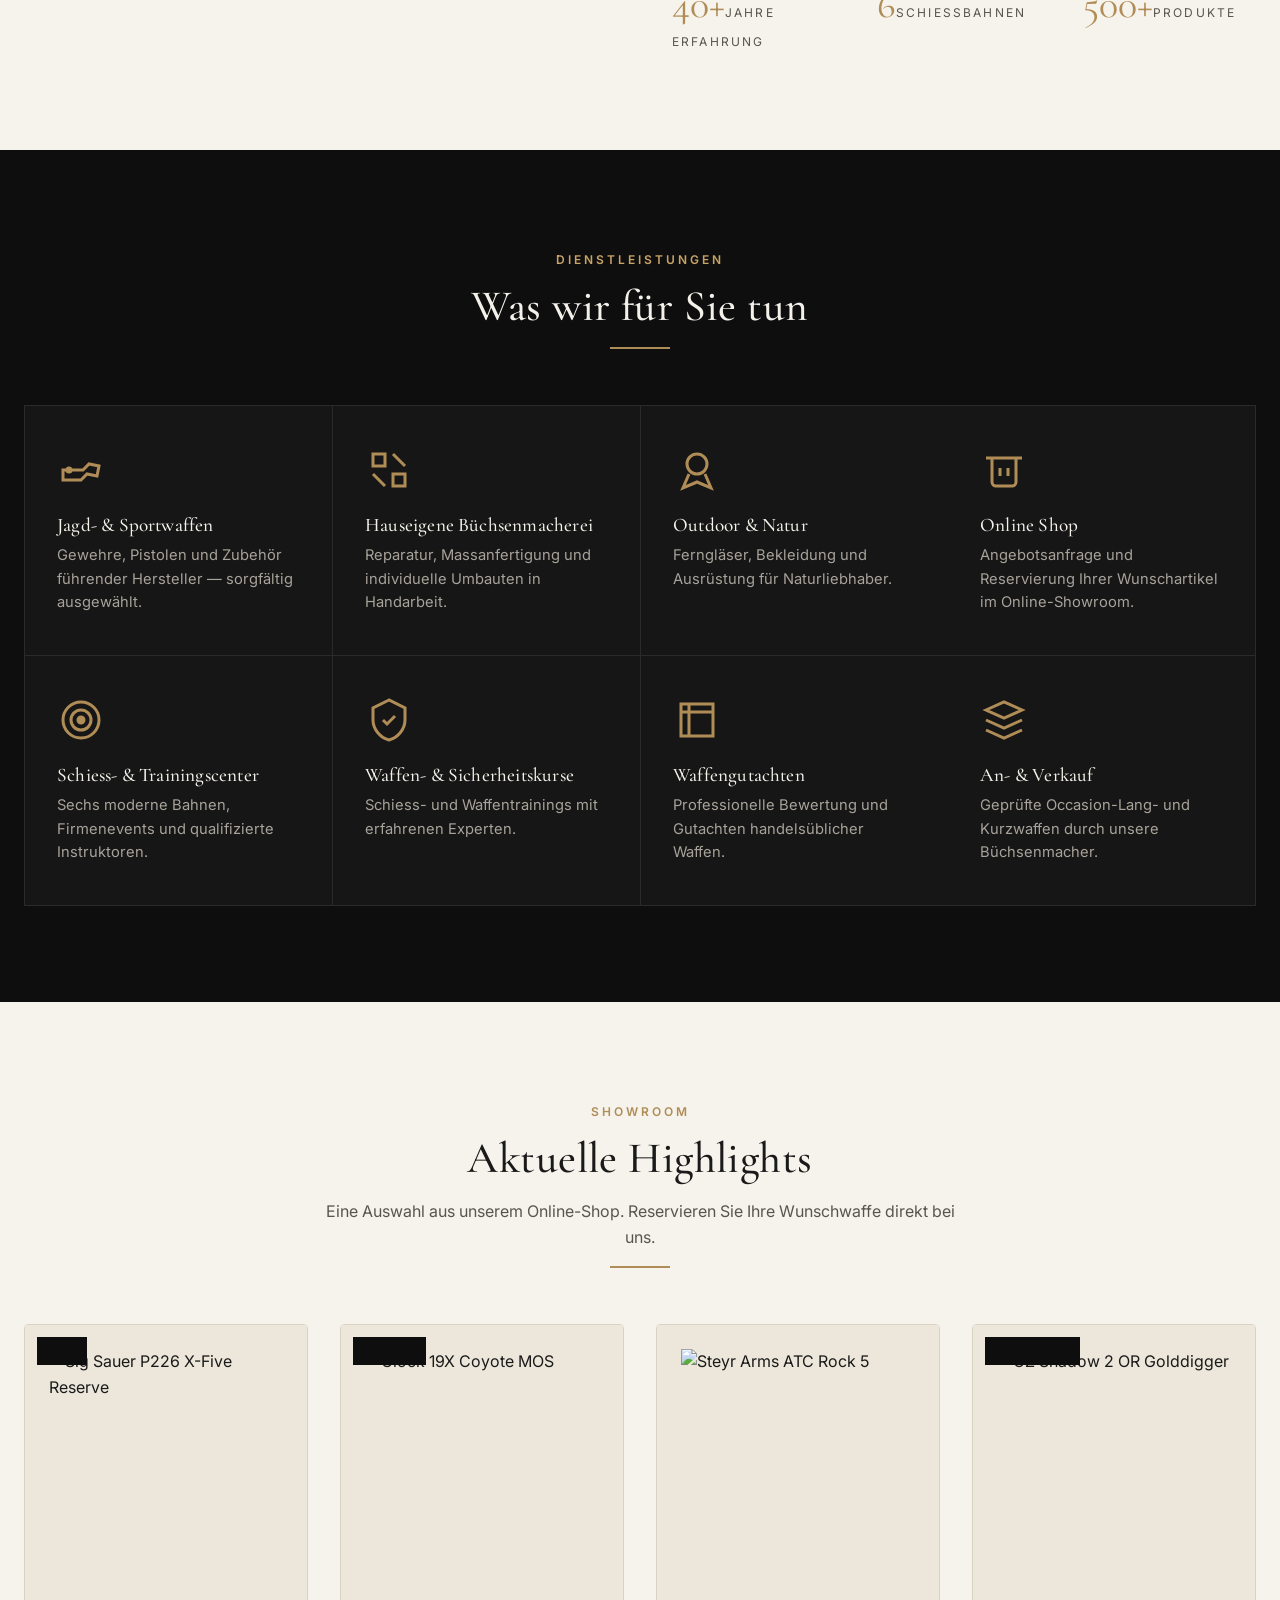
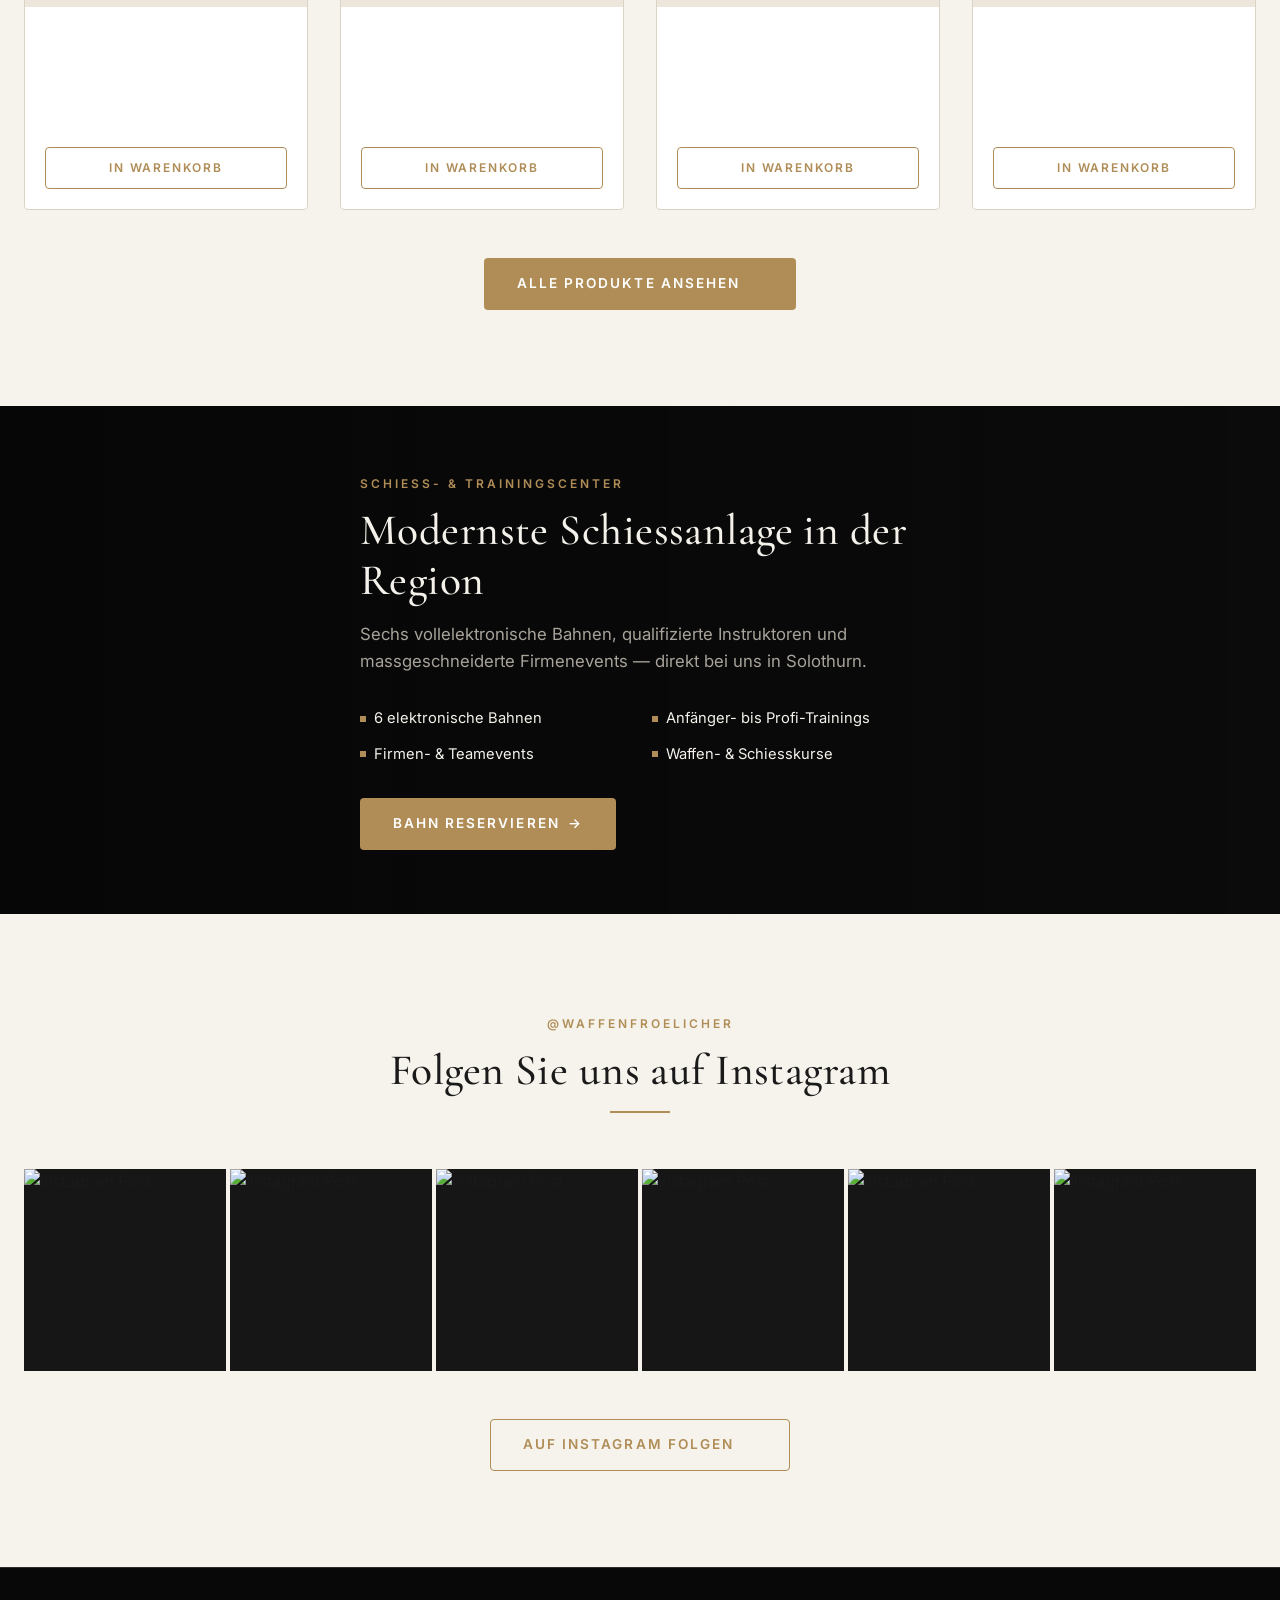
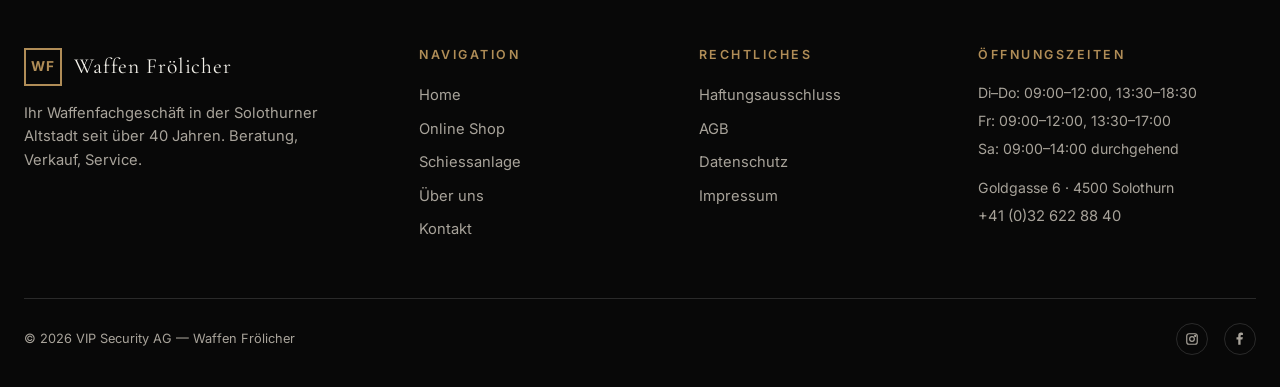
==== commit e4e891be: "Add 3D animation layer across all pages Introduce a CSS + JS layer for 3D interactions: floating her" ====
--- a/index.html
+++ b/index.html
@@ -333,5 +333,6 @@
   </div>
 </footer>
 
+<script src="script.js" defer></script>
 </body>
 </html>
--- a/styles.css
+++ b/styles.css
@@ -835,3 +835,298 @@
   .hero-stats-mini { gap: 1.5rem; }
   .hero-stats-mini strong { font-size: 1.8rem; }
 }
+
+/* ===========================
+   3D ANIMATIONS LAYER
+   =========================== */
+
+/* Globale 3D-Perspektive auf relevante Container */
+.hero-modern-visual,
+.product-grid,
+.services-grid,
+.bahn-grid,
+.ig-grid,
+.intro-split,
+.event-list {
+  perspective: 1400px;
+  perspective-origin: 50% 50%;
+}
+
+/* --- Floating Hero Images --- */
+.hero-main-image {
+  transform-style: preserve-3d;
+  animation: float-3d 7s ease-in-out infinite;
+  will-change: transform;
+  transition: transform 0.4s cubic-bezier(.22,.61,.36,1);
+}
+.hero-main-image img { transform: translateZ(0); }
+.hero-thumb {
+  transform-style: preserve-3d;
+  will-change: transform;
+  transition: transform 0.4s cubic-bezier(.22,.61,.36,1);
+}
+.hero-thumb:nth-child(1) { animation: float-3d 8s ease-in-out infinite; animation-delay: -2s; }
+.hero-thumb:nth-child(2) { animation: float-3d 9s ease-in-out infinite; animation-delay: -4s; }
+
+@keyframes float-3d {
+  0%, 100% { transform: translateY(0) rotateX(0deg) rotateY(0deg); }
+  25%      { transform: translateY(-6px) rotateX(1.5deg) rotateY(-1deg); }
+  50%      { transform: translateY(-3px) rotateX(-1deg)  rotateY(1.5deg); }
+  75%      { transform: translateY(-8px) rotateX(0.5deg) rotateY(0.5deg); }
+}
+
+/* Tilt-Klasse: wird per JS via CSS-Variablen --rx, --ry, --tz gesteuert */
+.tilt-3d {
+  --rx: 0deg;
+  --ry: 0deg;
+  --tz: 0px;
+  transform: perspective(1200px) rotateX(var(--rx)) rotateY(var(--ry)) translateZ(var(--tz));
+  transform-style: preserve-3d;
+  transition: transform 0.18s cubic-bezier(.22,.61,.36,1);
+}
+.tilt-3d.tilt-active {
+  animation: none !important;
+  transition: transform 0.05s linear;
+}
+.tilt-3d-shine {
+  position: absolute; inset: 0;
+  pointer-events: none;
+  background: radial-gradient(
+    circle at var(--mx, 50%) var(--my, 50%),
+    rgba(255,255,255,0.18) 0%,
+    rgba(255,255,255,0.05) 25%,
+    transparent 55%
+  );
+  opacity: 0;
+  transition: opacity 0.3s ease;
+  z-index: 3;
+  mix-blend-mode: overlay;
+}
+.tilt-3d.tilt-active .tilt-3d-shine { opacity: 1; }
+
+/* --- 3D Product Cards --- */
+.product-card {
+  transform-style: preserve-3d;
+  transition: transform 0.45s cubic-bezier(.22,.61,.36,1), box-shadow 0.45s ease;
+}
+.product-card:hover {
+  transform: perspective(1000px) rotateX(4deg) rotateY(-6deg) translateY(-8px) translateZ(20px);
+  box-shadow:
+    0 30px 60px rgba(0,0,0,0.18),
+    0 0 0 1px rgba(176,141,87,0.25);
+}
+.product-card .product-image,
+.product-card .product-info { transform-style: preserve-3d; }
+.product-card:hover .product-image img {
+  transform: scale(1.08) translateZ(40px);
+}
+.product-card:hover .product-badge {
+  transform: translateZ(50px);
+}
+.product-card .product-badge {
+  transition: transform 0.45s cubic-bezier(.22,.61,.36,1);
+  transform: translateZ(0);
+}
+
+/* --- 3D Service Cards --- */
+.service-card {
+  transform-style: preserve-3d;
+  transition: transform 0.5s cubic-bezier(.22,.61,.36,1), background var(--t);
+}
+.service-card:hover {
+  transform: perspective(900px) rotateX(-5deg) rotateY(4deg) translateZ(24px);
+}
+.service-card .service-icon {
+  transition: transform 0.5s cubic-bezier(.22,.61,.36,1);
+  transform: translateZ(0) rotateY(0deg);
+}
+.service-card:hover .service-icon {
+  transform: translateZ(36px) rotateY(360deg);
+}
+.service-card h3, .service-card p {
+  transition: transform 0.5s cubic-bezier(.22,.61,.36,1);
+}
+.service-card:hover h3 { transform: translateZ(20px); }
+.service-card:hover p  { transform: translateZ(10px); }
+
+/* --- 3D Brand Mark (Cube Flip) --- */
+.brand { perspective: 600px; }
+.brand-mark {
+  transform-style: preserve-3d;
+  transition: transform 0.6s cubic-bezier(.22,.61,.36,1);
+}
+.brand:hover .brand-mark {
+  transform: rotateY(360deg);
+}
+
+/* --- 3D Bahn Cards --- */
+.bahn-card {
+  transform-style: preserve-3d;
+  transition: transform 0.5s cubic-bezier(.22,.61,.36,1), border-color var(--t);
+}
+.bahn-card:hover {
+  transform: perspective(800px) rotateX(8deg) translateZ(20px);
+  border-color: var(--accent);
+}
+.bahn-card .num {
+  transition: transform 0.5s cubic-bezier(.22,.61,.36,1);
+}
+.bahn-card:hover .num {
+  transform: translateZ(28px) scale(1.08);
+}
+
+/* --- 3D Stats / Hero-Mini --- */
+.hero-stats-mini > div,
+.stat {
+  transform-style: preserve-3d;
+  transition: transform 0.5s cubic-bezier(.22,.61,.36,1);
+}
+.hero-stats-mini > div:hover,
+.stat:hover {
+  transform: perspective(600px) rotateX(-12deg) translateZ(14px);
+}
+.hero-stats-mini strong,
+.stat .num {
+  display: inline-block;
+  transition: transform 0.5s cubic-bezier(.22,.61,.36,1);
+}
+.hero-stats-mini > div:hover strong,
+.stat:hover .num {
+  transform: translateZ(20px) rotateY(360deg);
+}
+
+/* --- 3D Instagram Grid Tiles --- */
+.ig-grid a {
+  transform-style: preserve-3d;
+  transition: transform 0.5s cubic-bezier(.22,.61,.36,1), box-shadow 0.5s ease;
+}
+.ig-grid a:hover {
+  transform: perspective(800px) rotateY(8deg) translateZ(30px);
+  box-shadow: 0 24px 50px rgba(0,0,0,0.35);
+  z-index: 2;
+}
+
+/* --- 3D Event Items --- */
+.event-item {
+  transform-style: preserve-3d;
+  transition: transform 0.5s cubic-bezier(.22,.61,.36,1), box-shadow var(--t);
+}
+.event-item:hover {
+  transform: perspective(800px) rotateY(-4deg) translateZ(18px);
+  box-shadow: 0 20px 40px rgba(0,0,0,0.12);
+}
+
+/* --- 3D Buttons (Press-Effekt) --- */
+.btn {
+  transform-style: preserve-3d;
+  transition: transform 0.2s cubic-bezier(.22,.61,.36,1),
+              background var(--t), color var(--t), box-shadow var(--t), border-color var(--t);
+}
+.btn:hover {
+  transform: perspective(400px) rotateX(-8deg) translateY(-2px) translateZ(6px);
+}
+.btn:active {
+  transform: perspective(400px) rotateX(4deg) translateY(1px) translateZ(0);
+}
+
+/* --- 3D Nav-CTA --- */
+.nav-cta {
+  transform-style: preserve-3d;
+  transition: transform 0.3s cubic-bezier(.22,.61,.36,1), background var(--t);
+}
+.nav-cta:hover {
+  transform: perspective(400px) rotateX(-10deg) translateY(-2px);
+}
+
+/* --- Filter Chips 3D --- */
+.filter-chip {
+  transform-style: preserve-3d;
+  transition: transform 0.3s cubic-bezier(.22,.61,.36,1), all var(--t);
+}
+.filter-chip:hover {
+  transform: perspective(400px) rotateX(-8deg) translateY(-2px) translateZ(4px);
+}
+
+/* --- Intro Image 3D --- */
+.intro-split img {
+  transform-style: preserve-3d;
+  transition: transform 0.6s cubic-bezier(.22,.61,.36,1);
+}
+.intro-split:hover img {
+  transform: perspective(1000px) rotateY(-6deg) rotateX(2deg) translateZ(30px);
+}
+
+/* --- Scroll Reveal: aus der Tiefe nach vorne --- */
+.reveal-3d {
+  opacity: 0;
+  transform: perspective(1200px) rotateX(18deg) translateY(40px) translateZ(-80px);
+  transition: opacity 0.9s cubic-bezier(.22,.61,.36,1),
+              transform 0.9s cubic-bezier(.22,.61,.36,1);
+  will-change: transform, opacity;
+}
+.reveal-3d.is-visible {
+  opacity: 1;
+  transform: perspective(1200px) rotateX(0) translateY(0) translateZ(0);
+}
+.reveal-3d.delay-1 { transition-delay: 0.08s; }
+.reveal-3d.delay-2 { transition-delay: 0.16s; }
+.reveal-3d.delay-3 { transition-delay: 0.24s; }
+.reveal-3d.delay-4 { transition-delay: 0.32s; }
+.reveal-3d.delay-5 { transition-delay: 0.40s; }
+.reveal-3d.delay-6 { transition-delay: 0.48s; }
+
+/* --- Rotierender 3D Akzent (EST 1984 Schwung) --- */
+.hero-modern::after {
+  animation: rotate-soft 24s ease-in-out infinite alternate;
+  transform-origin: right top;
+}
+@keyframes rotate-soft {
+  0%   { transform: rotate(90deg) translateX(50%) translateY(0); }
+  100% { transform: rotate(90deg) translateX(50%) translateY(-30px); }
+}
+
+/* --- Status Dot kriegt 3D-Spin --- */
+.status-dot {
+  transform-style: preserve-3d;
+  animation: pulse 2.2s infinite ease-in-out, spin-y 4s linear infinite;
+}
+@keyframes spin-y {
+  0%   { transform: rotateY(0deg); }
+  100% { transform: rotateY(360deg); }
+}
+
+/* --- Hero-Bottom-Bar Pfeil 3D --- */
+.hero-bottom-bar .arrow-down {
+  animation: bounce-3d 2s infinite;
+  transform-style: preserve-3d;
+}
+@keyframes bounce-3d {
+  0%, 100% { transform: translateY(0) rotateX(0deg); }
+  50%      { transform: translateY(6px) rotateX(180deg); }
+}
+
+/* --- Reduced motion: 3D-Animationen abschalten --- */
+@media (prefers-reduced-motion: reduce) {
+  .hero-main-image,
+  .hero-thumb,
+  .hero-modern::after,
+  .status-dot,
+  .hero-bottom-bar .arrow-down {
+    animation: none !important;
+  }
+  .reveal-3d {
+    opacity: 1 !important;
+    transform: none !important;
+  }
+  .product-card:hover,
+  .service-card:hover,
+  .bahn-card:hover,
+  .ig-grid a:hover,
+  .event-item:hover,
+  .intro-split:hover img,
+  .btn:hover,
+  .nav-cta:hover,
+  .filter-chip:hover {
+    transform: none !important;
+  }
+}
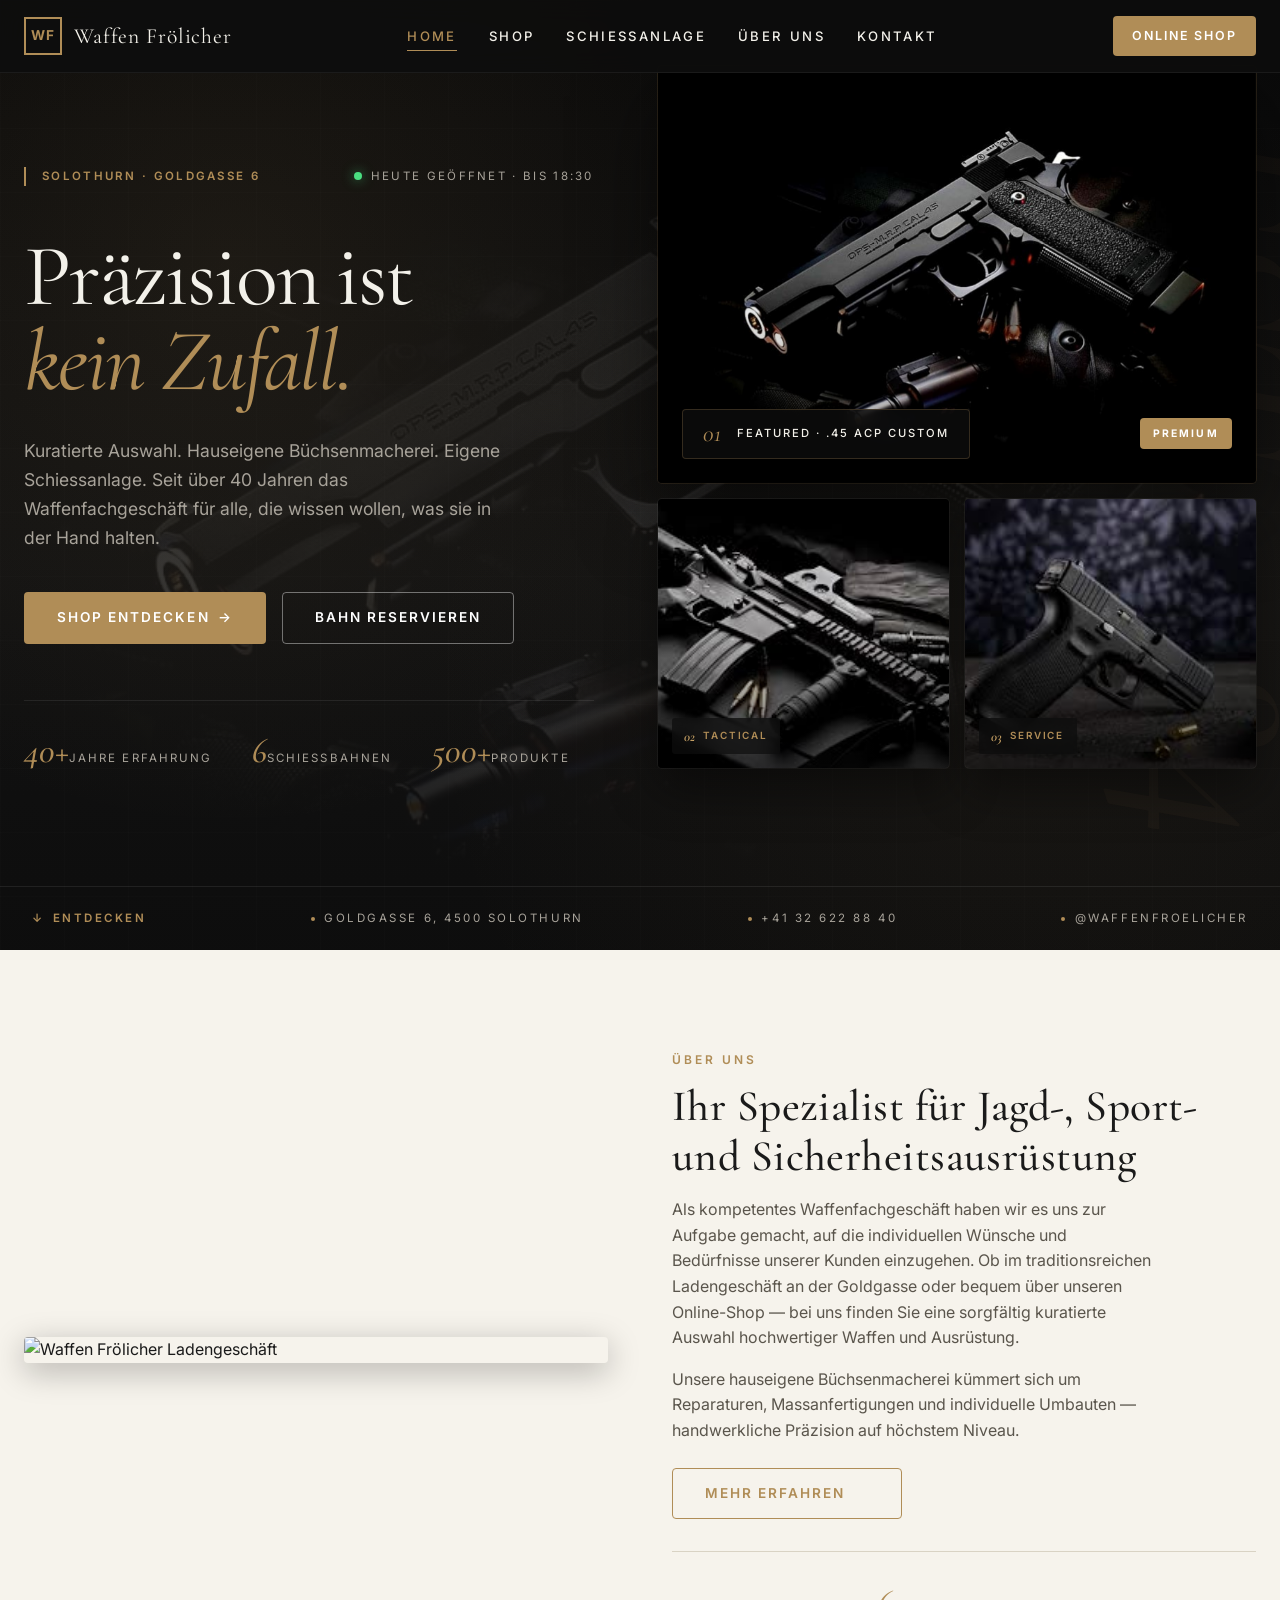
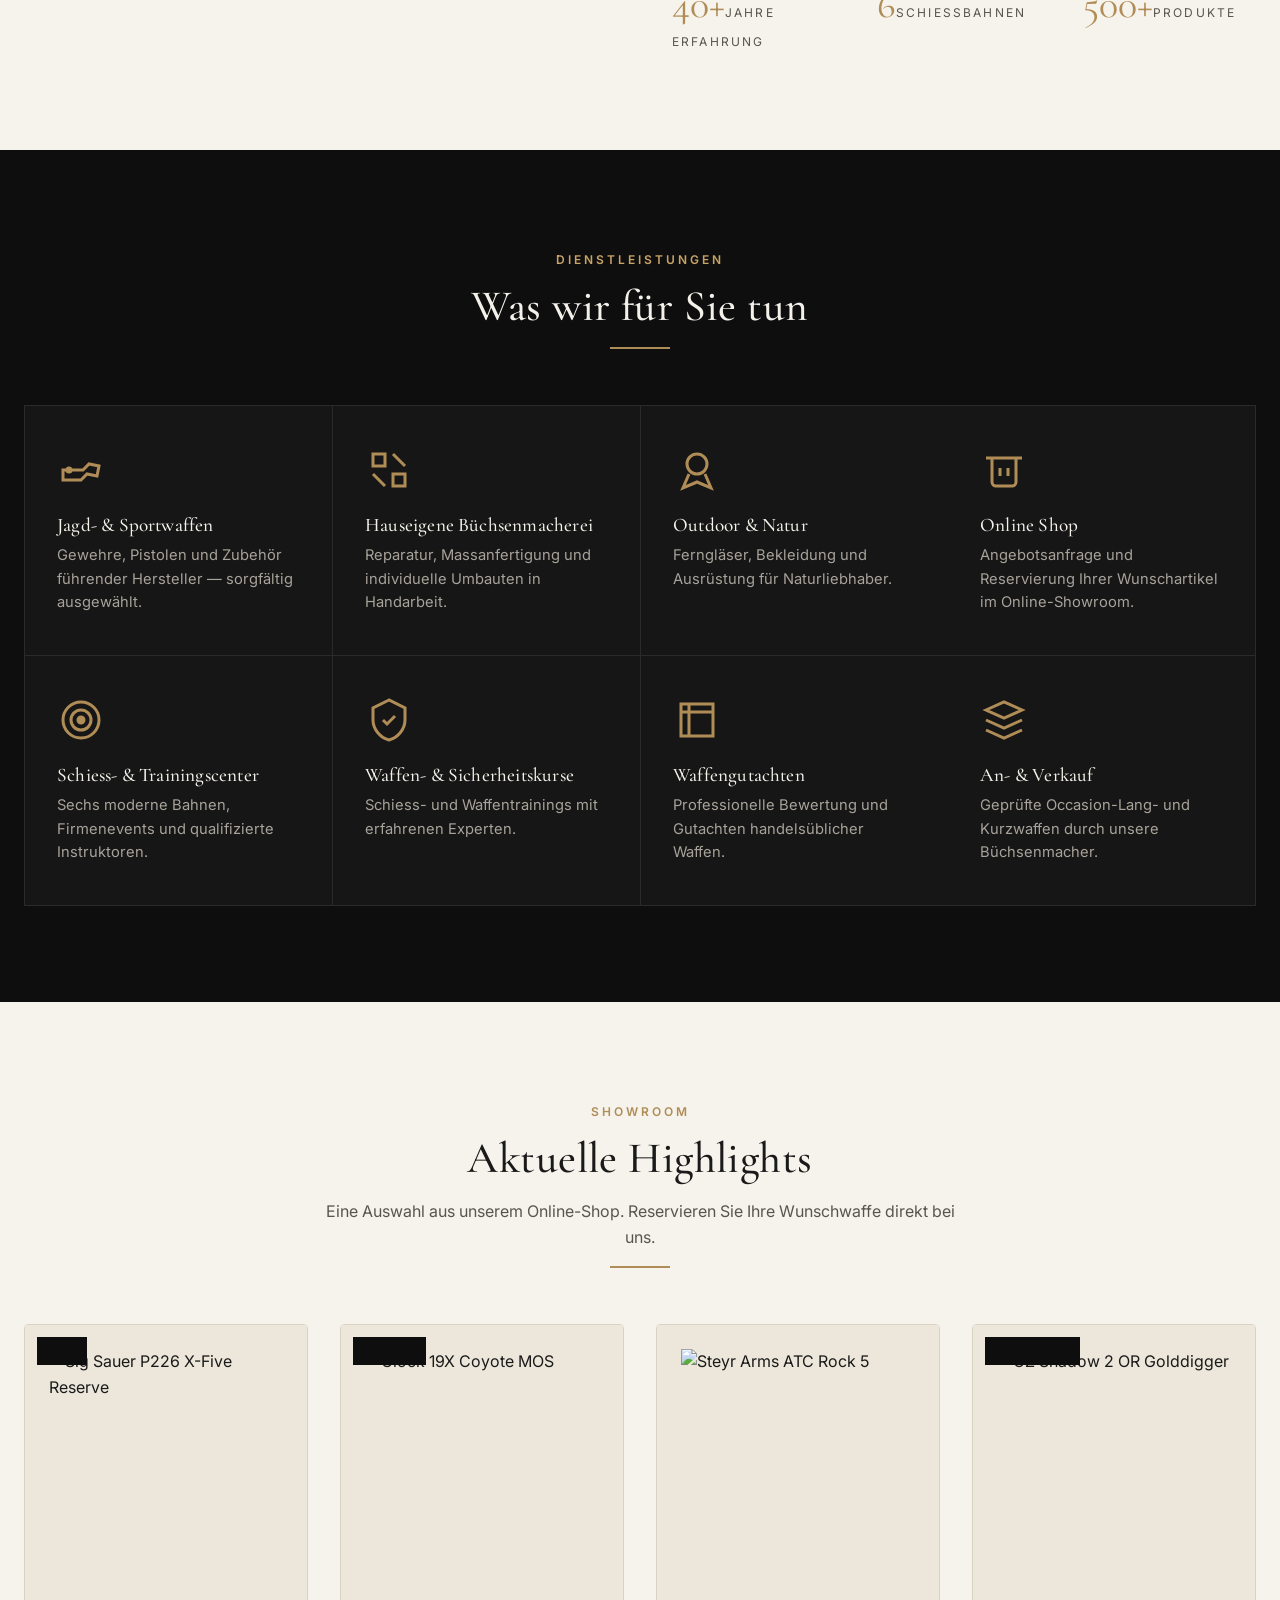
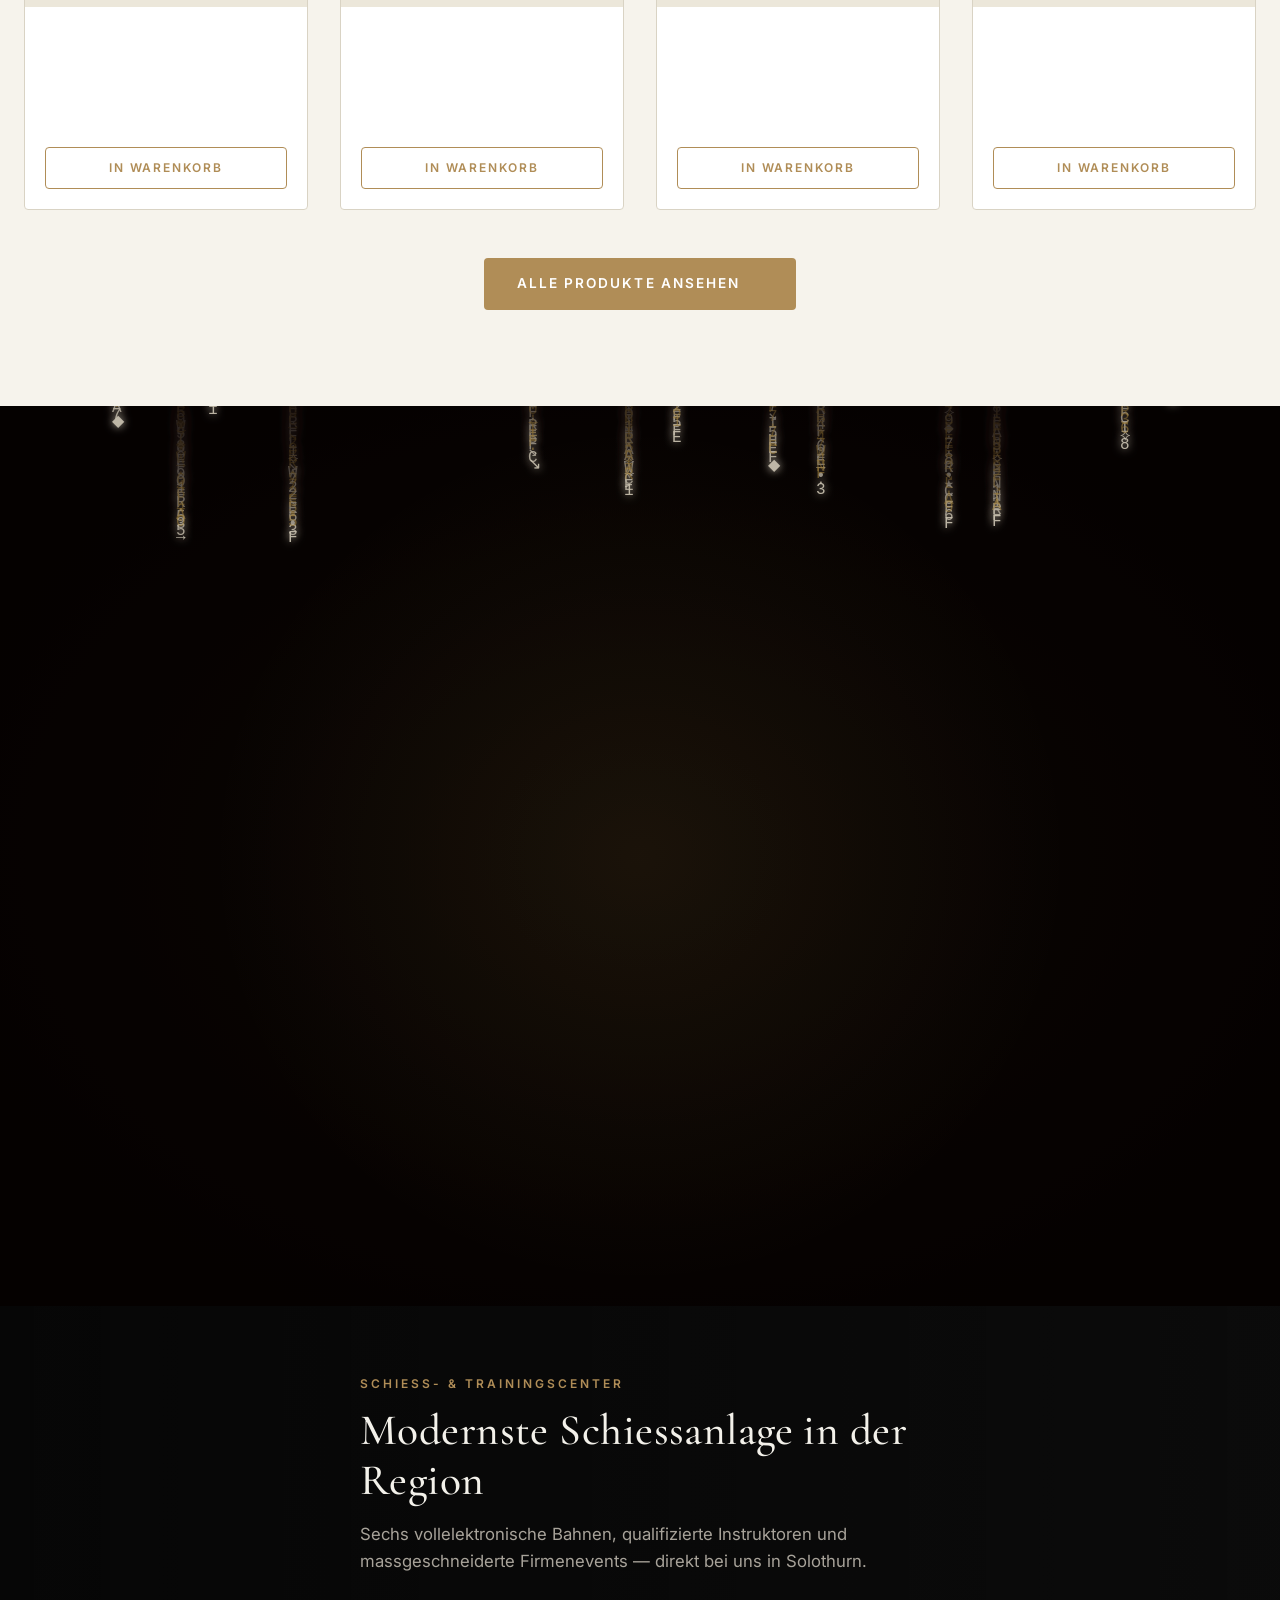
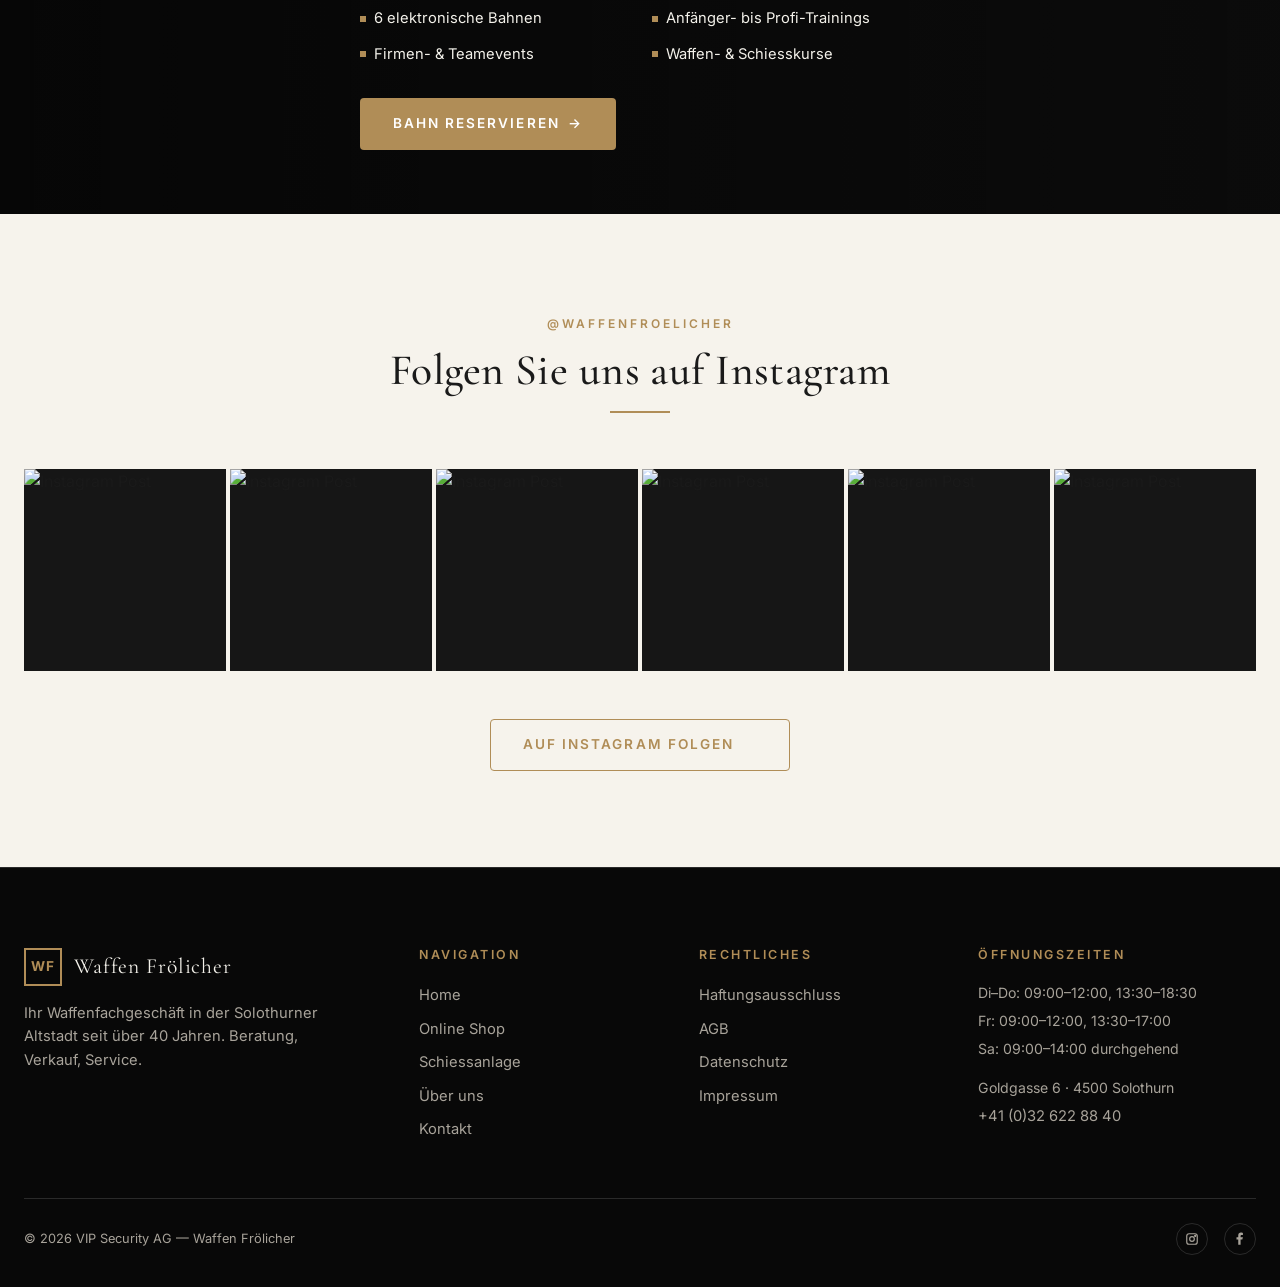
==== commit 9bc8dfd2: "Add Matrix-Reveal transition section to homepage Cinematic reveal between Showroom and Schiessanlage" ====
--- a/index.html
+++ b/index.html
@@ -239,6 +239,39 @@
   </div>
 </section>
 
+<!-- ========== MATRIX REVEAL ========== -->
+<section class="matrix-reveal" id="matrixReveal" aria-label="Markenversprechen">
+  <canvas class="matrix-canvas" id="matrixCanvas" aria-hidden="true"></canvas>
+  <canvas class="sparks-canvas" id="sparksCanvas" aria-hidden="true"></canvas>
+
+  <div class="matrix-content">
+    <div class="matrix-tag">
+      <span class="matrix-dot" aria-hidden="true"></span>
+      <span>Eine neue Ära</span>
+    </div>
+
+    <h2 class="matrix-headline">
+      <span class="matrix-line-1">Präzision.</span>
+      <span class="matrix-line-2">Neu definiert.</span>
+    </h2>
+
+    <p class="matrix-sub">
+      Über 40 Jahre Handwerkskunst. Hauseigene Büchsenmacherei.<br>
+      Kuratierte Auswahl. Massgeschneiderte Lösungen — aus Solothurn.
+    </p>
+
+    <a href="shop.html" class="matrix-cta">
+      <span>Sortiment entdecken</span>
+      <span class="matrix-cta-arrow" aria-hidden="true">→</span>
+    </a>
+  </div>
+
+  <div class="matrix-corners" aria-hidden="true">
+    <span class="mc tl"></span><span class="mc tr"></span>
+    <span class="mc bl"></span><span class="mc br"></span>
+  </div>
+</section>
+
 <!-- ========== FEATURE CTA: SCHIESSANLAGE ========== -->
 <section class="feature-cta">
   <div class="bg" style="background-image:url('https://waffen-froelicher.ch/wp-content/uploads/2024/07/CZ-TS2-Blue-Edition.png');"></div>
@@ -334,5 +367,231 @@
 </footer>
 
 <script src="script.js" defer></script>
+
+<!-- ========== MATRIX REVEAL — Animation Script ========== -->
+<script>
+(() => {
+  const section = document.getElementById('matrixReveal');
+  if (!section) return;
+
+  const matrixCanvas = document.getElementById('matrixCanvas');
+  const sparksCanvas = document.getElementById('sparksCanvas');
+  const mCtx = matrixCanvas.getContext('2d');
+  const sCtx = sparksCanvas.getContext('2d');
+
+  const reducedMotion = window.matchMedia('(prefers-reduced-motion: reduce)').matches;
+  const MATRIX_DURATION = reducedMotion ? 200 : 1900;
+  const SPARK_TIME    = MATRIX_DURATION + 100;
+  const REVEAL_TIME   = MATRIX_DURATION + 450;
+
+  // ---- Matrix Rain config ----
+  const FONT_SIZE = 16;
+  const CHARS = 'WAFFENFRÖLICHER0123456789·•★→↘∙◆⟡'.split('');
+  const BG_FILL    = 'rgba(10, 8, 6, 0.10)';
+  const HEAD_COLOR = '#fff5e0';
+  const BODY_COLOR = '#dcb152';
+
+  // ---- Sparks config ----
+  const SPARK_COLORS = ['#fff5e0', '#dcb152', '#a37414', '#ffe8b3'];
+
+  let drops = [];
+  let particles = [];
+  let matrixAlpha = 0;
+  let fadeOut = false;
+  let started = false;
+  let cssW = 0, cssH = 0;
+  let rafMatrix = 0, rafSparks = 0;
+
+  function sizeCanvas(canvas, ctx) {
+    const dpr = Math.min(window.devicePixelRatio || 1, 2);
+    cssW = canvas.clientWidth;
+    cssH = canvas.clientHeight;
+    canvas.width  = Math.max(1, Math.floor(cssW * dpr));
+    canvas.height = Math.max(1, Math.floor(cssH * dpr));
+    ctx.setTransform(1, 0, 0, 1, 0, 0);
+    ctx.scale(dpr, dpr);
+  }
+
+  function initDrops() {
+    const columns = Math.max(1, Math.floor(cssW / FONT_SIZE));
+    drops = new Array(columns).fill(0).map(() => ({
+      y: Math.random() * cssH * -1,
+      speed: 0.6 + Math.random() * 0.4
+    }));
+  }
+
+  function resize() {
+    sizeCanvas(matrixCanvas, mCtx);
+    sizeCanvas(sparksCanvas, sCtx);
+    initDrops();
+  }
+
+  function hexToRgba(hex, a) {
+    const h = hex.replace('#', '');
+    const r = parseInt(h.substring(0, 2), 16);
+    const g = parseInt(h.substring(2, 4), 16);
+    const b = parseInt(h.substring(4, 6), 16);
+    return `rgba(${r}, ${g}, ${b}, ${a})`;
+  }
+
+  // ---- Matrix loop ----
+  function drawMatrix() {
+    // Fade-in / Fade-out alpha
+    if (!fadeOut && matrixAlpha < 1) matrixAlpha = Math.min(1, matrixAlpha + 0.04);
+    if (fadeOut)                     matrixAlpha = Math.max(0, matrixAlpha - 0.025);
+    matrixCanvas.style.opacity = matrixAlpha.toFixed(3);
+
+    // Trail overlay — accumulates while not fading out
+    if (!fadeOut) {
+      mCtx.fillStyle = BG_FILL;
+      mCtx.fillRect(0, 0, cssW, cssH);
+    } else {
+      // Sanftes Auswischen während Fade-out
+      mCtx.fillStyle = 'rgba(10, 8, 6, 0.18)';
+      mCtx.fillRect(0, 0, cssW, cssH);
+    }
+
+    mCtx.font = `${FONT_SIZE}px "JetBrains Mono", "Menlo", "Courier New", monospace`;
+    mCtx.textBaseline = 'top';
+
+    for (let i = 0; i < drops.length; i++) {
+      const d = drops[i];
+      const x = i * FONT_SIZE;
+      const head  = CHARS[(Math.random() * CHARS.length) | 0];
+      const trail = CHARS[(Math.random() * CHARS.length) | 0];
+
+      // Head (cream, leicht glowing)
+      mCtx.shadowColor = HEAD_COLOR;
+      mCtx.shadowBlur  = 8;
+      mCtx.fillStyle   = `rgba(255, 245, 224, ${0.95})`;
+      mCtx.fillText(head, x, d.y);
+
+      // Trail (gold, dimmed)
+      mCtx.shadowBlur  = 0;
+      mCtx.fillStyle   = `rgba(220, 177, 82, 0.55)`;
+      mCtx.fillText(trail, x, d.y - FONT_SIZE);
+
+      d.y += d.speed * FONT_SIZE * 0.55;
+      if (d.y > cssH && Math.random() > 0.975) {
+        d.y = -FONT_SIZE * 2;
+        d.speed = 0.6 + Math.random() * 0.4;
+      }
+    }
+
+    if (fadeOut && matrixAlpha <= 0) {
+      mCtx.clearRect(0, 0, cssW, cssH);
+      return; // Loop ends
+    }
+    rafMatrix = requestAnimationFrame(drawMatrix);
+  }
+
+  // ---- Sparks loop ----
+  function spawnBurst(cx, cy, count) {
+    for (let i = 0; i < count; i++) {
+      const angle = Math.random() * Math.PI * 2;
+      const speed = (1 + Math.random() * 6) * 1.4;
+      particles.push({
+        x: cx, y: cy,
+        vx: Math.cos(angle) * speed,
+        vy: Math.sin(angle) * speed - Math.random() * 2,
+        size: 1.5 + Math.random() * 2,
+        life: 1,
+        color: SPARK_COLORS[(Math.random() * SPARK_COLORS.length) | 0]
+      });
+    }
+  }
+
+  function drawSparks() {
+    sCtx.clearRect(0, 0, cssW, cssH);
+    sCtx.globalCompositeOperation = 'lighter';
+
+    for (let i = particles.length - 1; i >= 0; i--) {
+      const p = particles[i];
+      p.vy += 0.12;          // gravity
+      p.vx *= 0.99;          // drag
+      p.x  += p.vx;
+      p.y  += p.vy;
+      p.life -= 0.013;
+
+      if (p.life <= 0) { particles.splice(i, 1); continue; }
+
+      const a    = Math.max(0, p.life);
+      const size = p.size * a;
+
+      // Glow halo
+      sCtx.fillStyle = hexToRgba(p.color, a * 0.15);
+      sCtx.beginPath();
+      sCtx.arc(p.x, p.y, size * 3, 0, Math.PI * 2);
+      sCtx.fill();
+
+      // Core
+      sCtx.fillStyle = hexToRgba(p.color, a);
+      sCtx.beginPath();
+      sCtx.arc(p.x, p.y, size, 0, Math.PI * 2);
+      sCtx.fill();
+    }
+
+    // Stop only when sparks done AND matrix done
+    if (particles.length === 0 && fadeOut && matrixAlpha <= 0) {
+      sCtx.clearRect(0, 0, cssW, cssH);
+      rafSparks = 0;
+      return;
+    }
+    rafSparks = requestAnimationFrame(drawSparks);
+  }
+
+  // ---- Sequence ----
+  function start() {
+    if (started) return;
+    started = true;
+    resize();
+
+    rafMatrix = requestAnimationFrame(drawMatrix);
+    rafSparks = requestAnimationFrame(drawSparks);
+
+    // Spark burst
+    setTimeout(() => {
+      spawnBurst(cssW / 2, cssH / 2, reducedMotion ? 60 : 210);
+      for (let i = 0; i < 5; i++) {
+        setTimeout(() => {
+          const x = cssW * (0.3 + Math.random() * 0.4);
+          const y = cssH * (0.3 + Math.random() * 0.4);
+          spawnBurst(x, y, reducedMotion ? 25 : 80);
+        }, 120 * (i + 1));
+      }
+    }, SPARK_TIME);
+
+    // Reveal content & fade matrix
+    setTimeout(() => {
+      fadeOut = true;
+      section.classList.add('is-revealed');
+    }, REVEAL_TIME);
+  }
+
+  // Initial sizing so canvas is not 0×0 when start() fires
+  resize();
+
+  // Trigger via IntersectionObserver
+  const io = new IntersectionObserver((entries) => {
+    entries.forEach(e => {
+      if (e.isIntersecting) {
+        start();
+        io.unobserve(e.target);
+      }
+    });
+  }, { threshold: 0.45 });
+  io.observe(section);
+
+  // Resize with debounce
+  let resizeTO;
+  window.addEventListener('resize', () => {
+    clearTimeout(resizeTO);
+    resizeTO = setTimeout(() => {
+      resize();
+    }, 150);
+  });
+})();
+</script>
+
 </body>
 </html>
--- a/styles.css
+++ b/styles.css
@@ -478,13 +478,18 @@
   background:
     radial-gradient(circle at 18% 28%, rgba(176,141,87,0.10) 0%, transparent 45%),
     radial-gradient(circle at 82% 72%, rgba(176,141,87,0.06) 0%, transparent 50%),
-    linear-gradient(180deg, #0a0a0a 0%, #141414 60%, #0e0e0e 100%);
+    linear-gradient(180deg, rgba(10,10,10,0.92) 0%, rgba(20,20,20,0.88) 60%, rgba(14,14,14,0.95) 100%),
+    url('feuerwaffe-gewehr-waffe-buchse-hintergrundbild.jpg');
+  background-size: auto, auto, auto, cover;
+  background-position: center, center, center, center;
+  background-repeat: no-repeat;
   color: var(--text-on-dark);
   display: flex;
   flex-direction: column;
   padding-top: 72px;
   overflow: hidden;
 }
+.hero-modern > * { position: relative; }
 .hero-modern::before {
   content: "";
   position: absolute; inset: 0;
@@ -852,27 +857,27 @@
   perspective-origin: 50% 50%;
 }
 
-/* --- Floating Hero Images --- */
+/* --- Floating Hero Images (sehr dezent) --- */
 .hero-main-image {
   transform-style: preserve-3d;
-  animation: float-3d 7s ease-in-out infinite;
+  animation: float-3d 11s ease-in-out infinite;
   will-change: transform;
-  transition: transform 0.4s cubic-bezier(.22,.61,.36,1);
+  transition: transform 0.5s cubic-bezier(.22,.61,.36,1);
 }
 .hero-main-image img { transform: translateZ(0); }
 .hero-thumb {
   transform-style: preserve-3d;
   will-change: transform;
-  transition: transform 0.4s cubic-bezier(.22,.61,.36,1);
-}
-.hero-thumb:nth-child(1) { animation: float-3d 8s ease-in-out infinite; animation-delay: -2s; }
-.hero-thumb:nth-child(2) { animation: float-3d 9s ease-in-out infinite; animation-delay: -4s; }
+  transition: transform 0.5s cubic-bezier(.22,.61,.36,1);
+}
+.hero-thumb:nth-child(1) { animation: float-3d 12s ease-in-out infinite; animation-delay: -3s; }
+.hero-thumb:nth-child(2) { animation: float-3d 13s ease-in-out infinite; animation-delay: -6s; }
 
 @keyframes float-3d {
-  0%, 100% { transform: translateY(0) rotateX(0deg) rotateY(0deg); }
-  25%      { transform: translateY(-6px) rotateX(1.5deg) rotateY(-1deg); }
-  50%      { transform: translateY(-3px) rotateX(-1deg)  rotateY(1.5deg); }
-  75%      { transform: translateY(-8px) rotateX(0.5deg) rotateY(0.5deg); }
+  0%, 100% { transform: translateY(0)    rotateX(0deg)   rotateY(0deg); }
+  25%      { transform: translateY(-2px) rotateX(0.4deg) rotateY(-0.3deg); }
+  50%      { transform: translateY(-1px) rotateX(-0.3deg) rotateY(0.4deg); }
+  75%      { transform: translateY(-3px) rotateX(0.2deg) rotateY(0.2deg); }
 }
 
 /* Tilt-Klasse: wird per JS via CSS-Variablen --rx, --ry, --tz gesteuert */
@@ -1130,3 +1135,223 @@
     transform: none !important;
   }
 }
+
+/* ===========================
+   MATRIX REVEAL — Übergangs-Sektion
+   =========================== */
+
+.matrix-reveal {
+  position: relative;
+  min-height: 100vh;
+  background:
+    radial-gradient(ellipse at center, #14110a 0%, #050402 80%);
+  overflow: hidden;
+  display: flex;
+  align-items: center;
+  justify-content: center;
+  isolation: isolate;
+}
+
+.matrix-reveal::before {
+  content: "";
+  position: absolute;
+  inset: 0;
+  background:
+    radial-gradient(circle at 50% 50%, rgba(220, 177, 82, 0.08) 0%, transparent 55%);
+  pointer-events: none;
+  z-index: 2;
+}
+
+.matrix-canvas,
+.sparks-canvas {
+  position: absolute;
+  inset: 0;
+  width: 100%;
+  height: 100%;
+  pointer-events: none;
+  display: block;
+}
+
+.matrix-canvas { z-index: 1; opacity: 0; }
+.sparks-canvas { z-index: 3; }
+
+.matrix-content {
+  position: relative;
+  z-index: 4;
+  text-align: center;
+  padding: 4rem 1.5rem;
+  max-width: 1100px;
+  width: 100%;
+  opacity: 0;
+  transform: scale(0.92);
+  filter: drop-shadow(0 0 40px rgba(220, 177, 82, 0.35));
+  transition:
+    opacity   1.2s cubic-bezier(.16, 1, .3, 1),
+    transform 1.4s cubic-bezier(.16, 1, .3, 1);
+}
+
+.matrix-reveal.is-revealed .matrix-content {
+  opacity: 1;
+  transform: scale(1);
+}
+
+.matrix-tag {
+  display: inline-flex;
+  align-items: center;
+  gap: 0.65rem;
+  padding: 0.55rem 1.15rem;
+  border: 1px solid rgba(220, 177, 82, 0.35);
+  border-radius: 999px;
+  background: rgba(10, 8, 6, 0.45);
+  backdrop-filter: blur(8px);
+  -webkit-backdrop-filter: blur(8px);
+  color: #fff5e0;
+  font-family: var(--font-sans);
+  font-size: 0.72rem;
+  letter-spacing: 0.3em;
+  text-transform: uppercase;
+  font-weight: 500;
+  margin-bottom: 2rem;
+}
+
+.matrix-dot {
+  width: 8px;
+  height: 8px;
+  border-radius: 50%;
+  background: #dcb152;
+  box-shadow:
+    0 0 12px #dcb152,
+    0 0 22px rgba(220, 177, 82, 0.55);
+  animation: matrixDotPulse 2.2s ease-in-out infinite;
+}
+
+@keyframes matrixDotPulse {
+  0%, 100% { opacity: 0.55; transform: scale(0.85); }
+  50%      { opacity: 1;    transform: scale(1.15); }
+}
+
+.matrix-headline {
+  font-family: var(--font-serif);
+  font-weight: 500;
+  letter-spacing: 0.005em;
+  line-height: 0.95;
+  margin: 0 0 1.8rem;
+  font-size: clamp(2.8rem, 11vw, 9rem);
+}
+
+.matrix-line-1,
+.matrix-line-2 {
+  display: block;
+}
+
+.matrix-line-1 {
+  color: #fff5e0;
+  text-shadow:
+    0 0 30px rgba(255, 245, 224, 0.6),
+    0 0 60px rgba(255, 245, 224, 0.3),
+    0 0 90px rgba(255, 245, 224, 0.15);
+}
+
+.matrix-line-2 {
+  background: linear-gradient(120deg, #a37414 0%, #dcb152 40%, #fff5e0 60%, #dcb152 100%);
+  -webkit-background-clip: text;
+          background-clip: text;
+  -webkit-text-fill-color: transparent;
+          color: transparent;
+  font-style: italic;
+  /* Glow via wrapper-Schatten, da background-clip text-shadow überschreibt */
+  filter:
+    drop-shadow(0 0 30px rgba(220, 177, 82, 0.6))
+    drop-shadow(0 0 60px rgba(220, 177, 82, 0.3));
+}
+
+.matrix-sub {
+  color: rgba(255, 245, 224, 0.72);
+  font-family: var(--font-sans);
+  font-size: clamp(1rem, 1.4vw, 1.18rem);
+  line-height: 1.65;
+  max-width: 640px;
+  margin: 0 auto 2.6rem;
+  font-weight: 400;
+}
+
+.matrix-cta {
+  display: inline-flex;
+  align-items: center;
+  gap: 0.8rem;
+  padding: 1.05rem 2.4rem;
+  border: 1px solid #dcb152;
+  background: linear-gradient(135deg,
+    rgba(220, 177, 82, 0.16) 0%,
+    rgba(163, 116, 20, 0.10) 100%);
+  color: #fff5e0;
+  font-family: var(--font-sans);
+  font-size: 0.85rem;
+  letter-spacing: 0.22em;
+  text-transform: uppercase;
+  font-weight: 600;
+  border-radius: var(--radius);
+  transition: color .35s ease, transform .35s ease, box-shadow .35s ease, background .35s ease;
+  position: relative;
+  overflow: hidden;
+  cursor: pointer;
+}
+
+.matrix-cta::before {
+  content: "";
+  position: absolute;
+  inset: 0;
+  background: linear-gradient(135deg, #dcb152 0%, #a37414 100%);
+  opacity: 0;
+  transition: opacity .35s ease;
+  z-index: -1;
+}
+
+.matrix-cta:hover {
+  color: #0a0806;
+  transform: translateY(-2px);
+  box-shadow: 0 10px 30px rgba(220, 177, 82, 0.32);
+}
+
+.matrix-cta:hover::before { opacity: 1; }
+
+.matrix-cta-arrow {
+  display: inline-block;
+  transition: transform .35s ease;
+}
+.matrix-cta:hover .matrix-cta-arrow { transform: translateX(5px); }
+
+/* Dekorative Ecken */
+.matrix-corners {
+  position: absolute;
+  inset: 28px;
+  z-index: 4;
+  pointer-events: none;
+}
+.matrix-corners .mc {
+  position: absolute;
+  width: 28px;
+  height: 28px;
+  border: 1px solid rgba(220, 177, 82, 0.35);
+  opacity: 0;
+  transition: opacity 1s ease 0.4s;
+}
+.matrix-reveal.is-revealed .matrix-corners .mc { opacity: 1; }
+.matrix-corners .tl { top: 0; left: 0; border-right: none; border-bottom: none; }
+.matrix-corners .tr { top: 0; right: 0; border-left: none; border-bottom: none; }
+.matrix-corners .bl { bottom: 0; left: 0; border-right: none; border-top: none; }
+.matrix-corners .br { bottom: 0; right: 0; border-left: none; border-top: none; }
+
+@media (max-width: 720px) {
+  .matrix-reveal { min-height: 90vh; }
+  .matrix-corners { inset: 16px; }
+  .matrix-corners .mc { width: 20px; height: 20px; }
+  .matrix-cta { padding: 0.95rem 1.8rem; font-size: 0.78rem; }
+}
+
+@media (prefers-reduced-motion: reduce) {
+  .matrix-content {
+    transition-duration: 0.3s, 0.3s;
+  }
+  .matrix-dot { animation: none; opacity: 1; }
+}
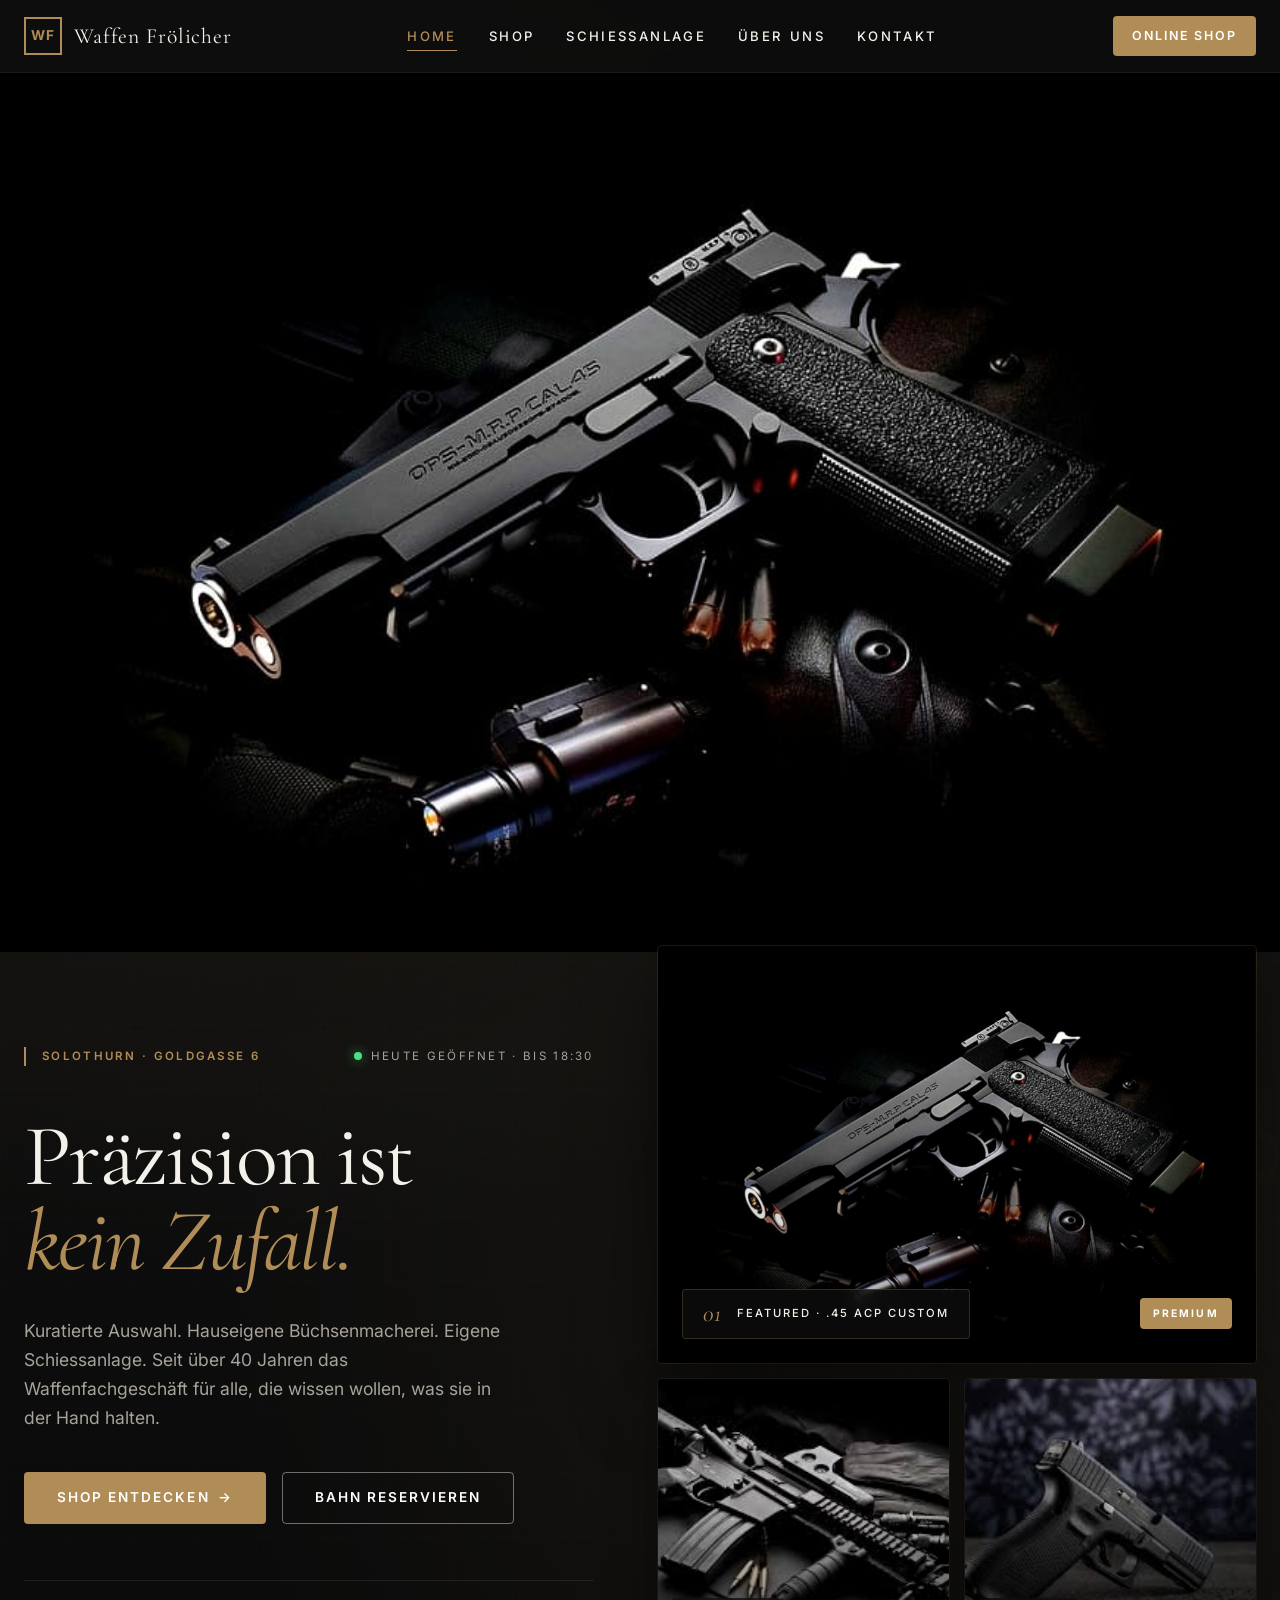
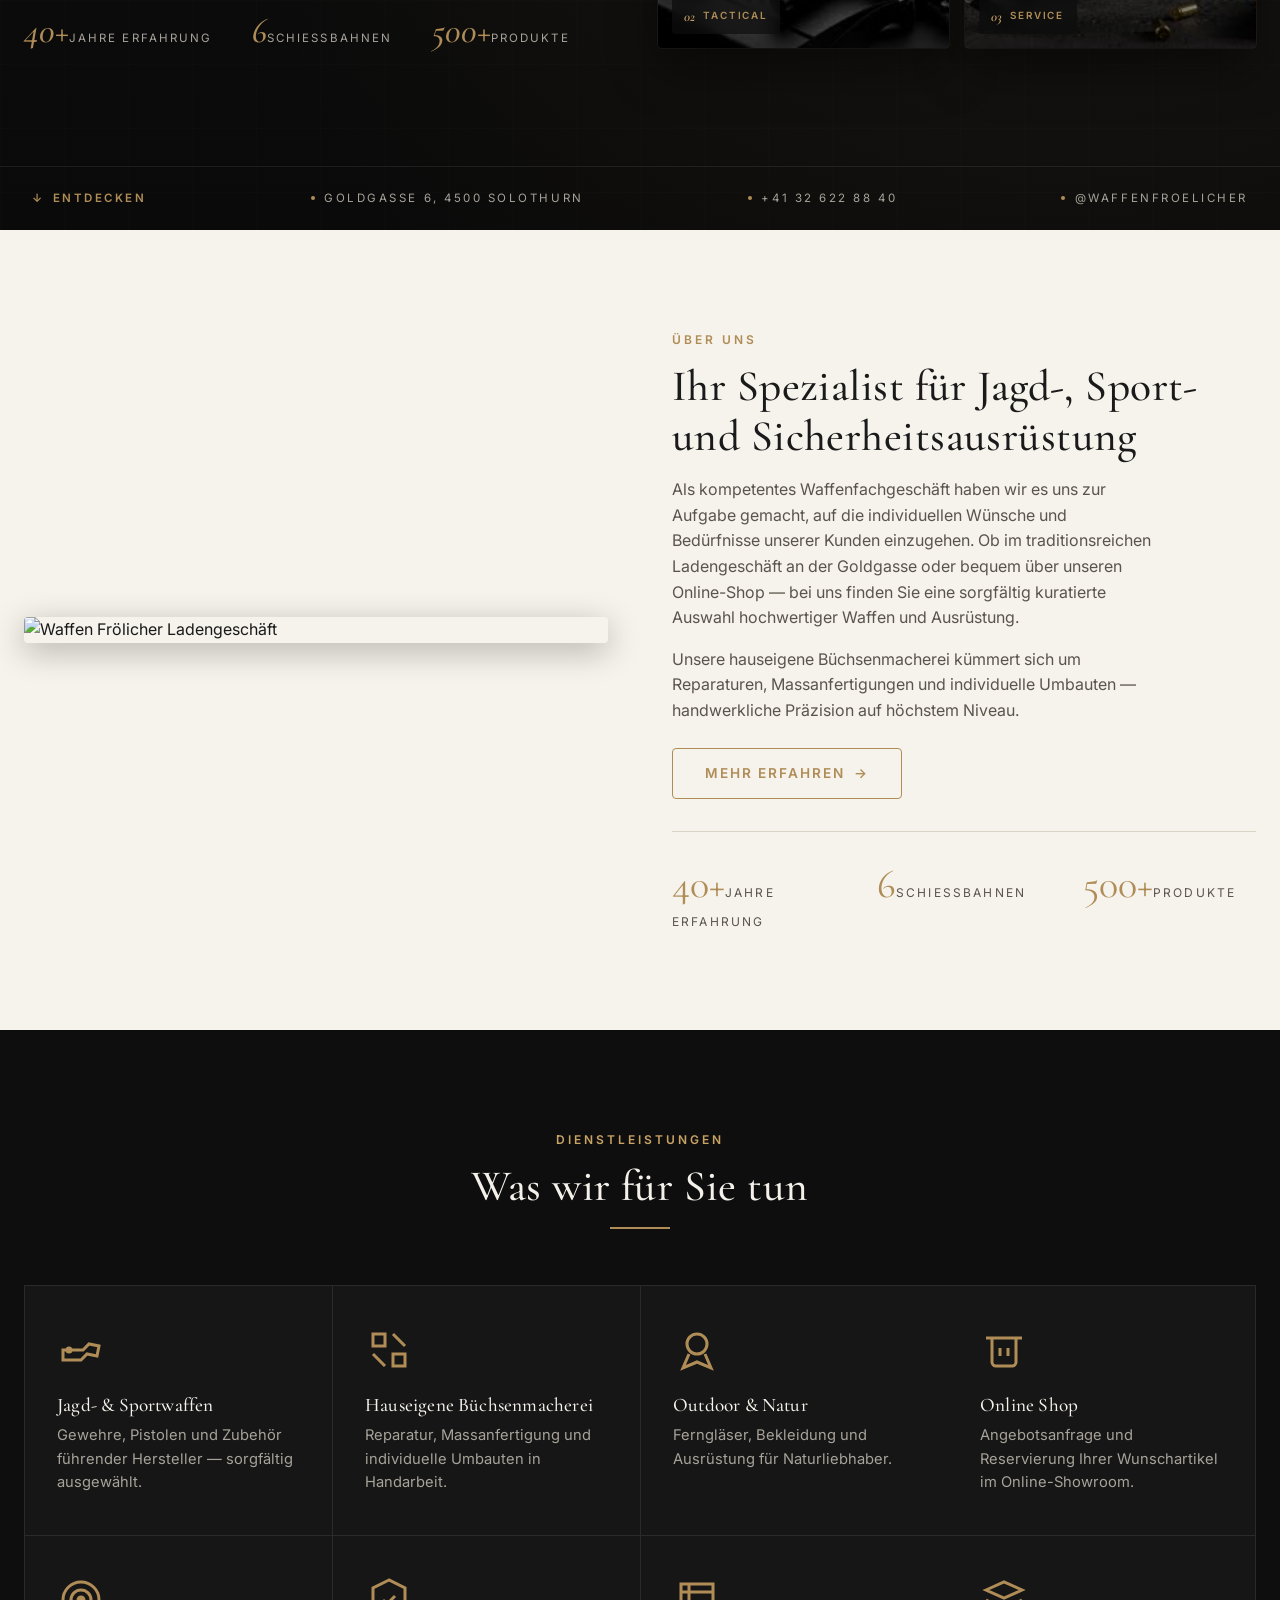
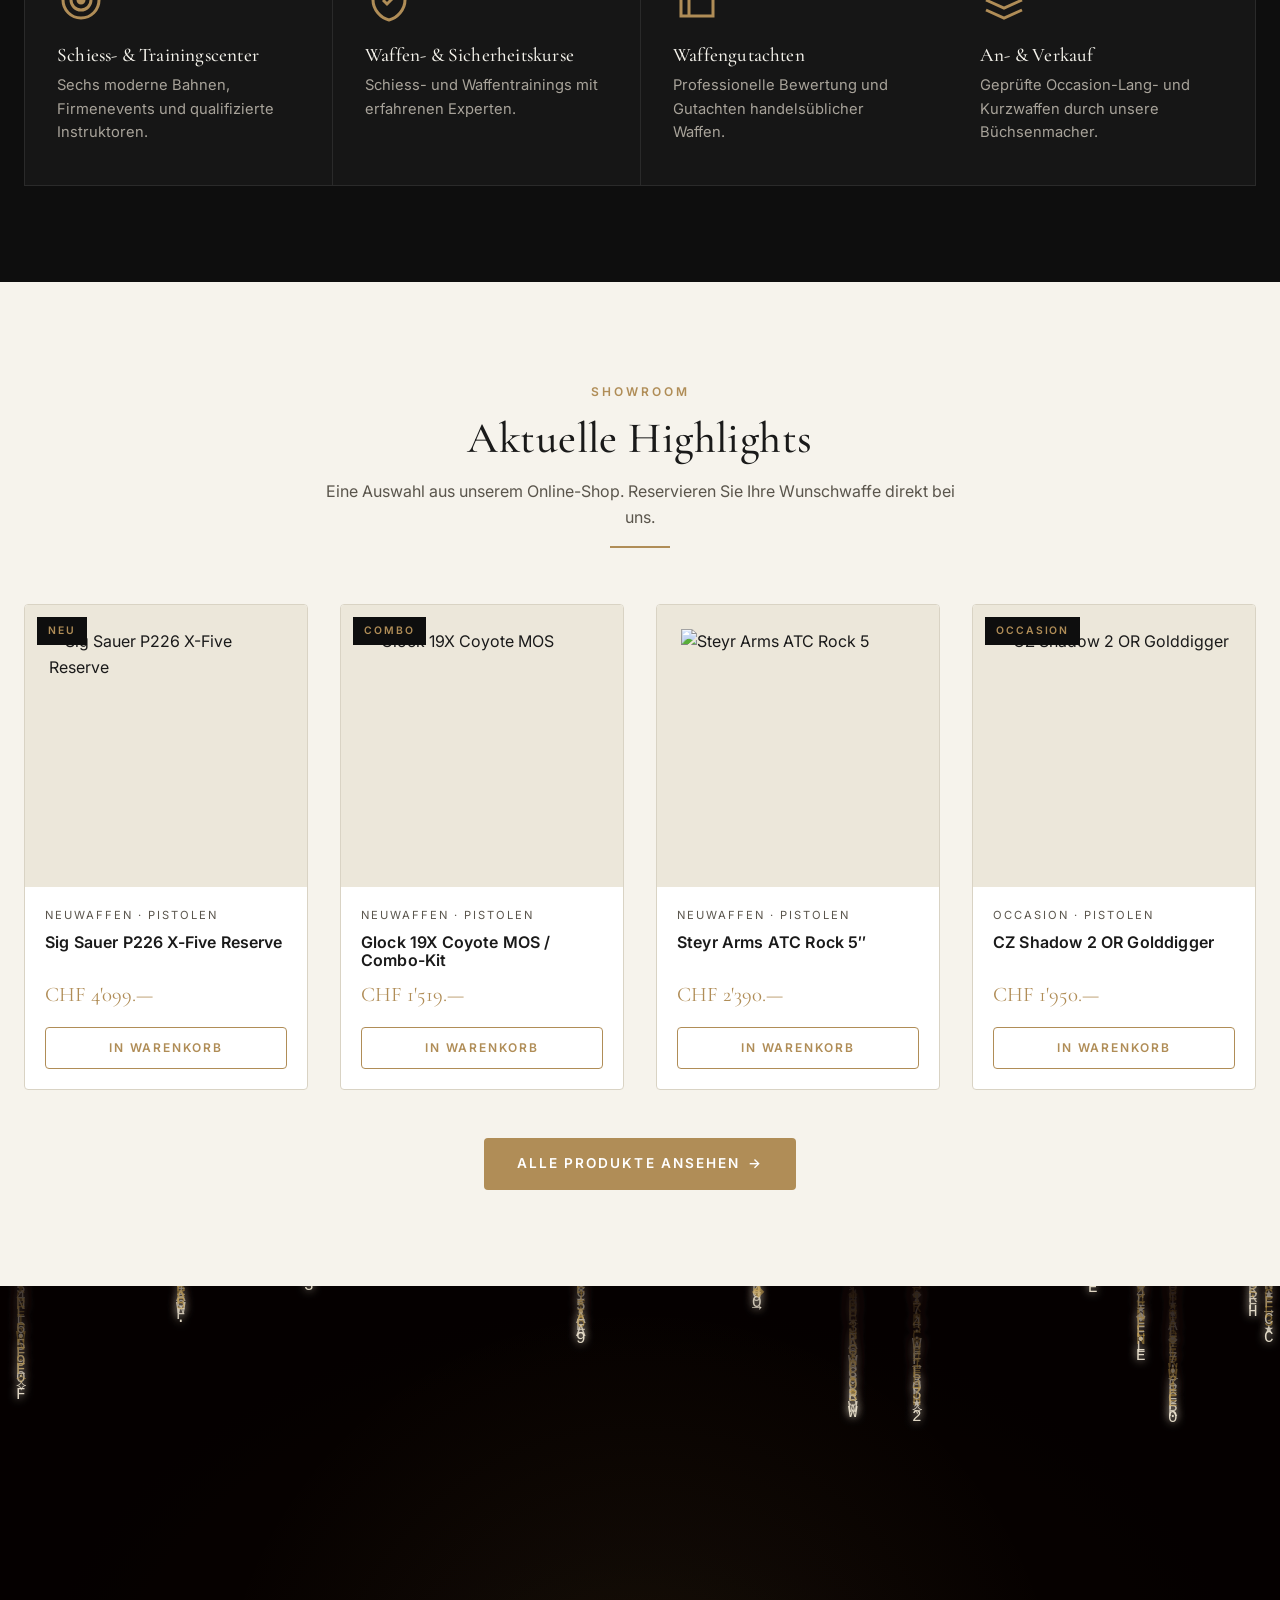
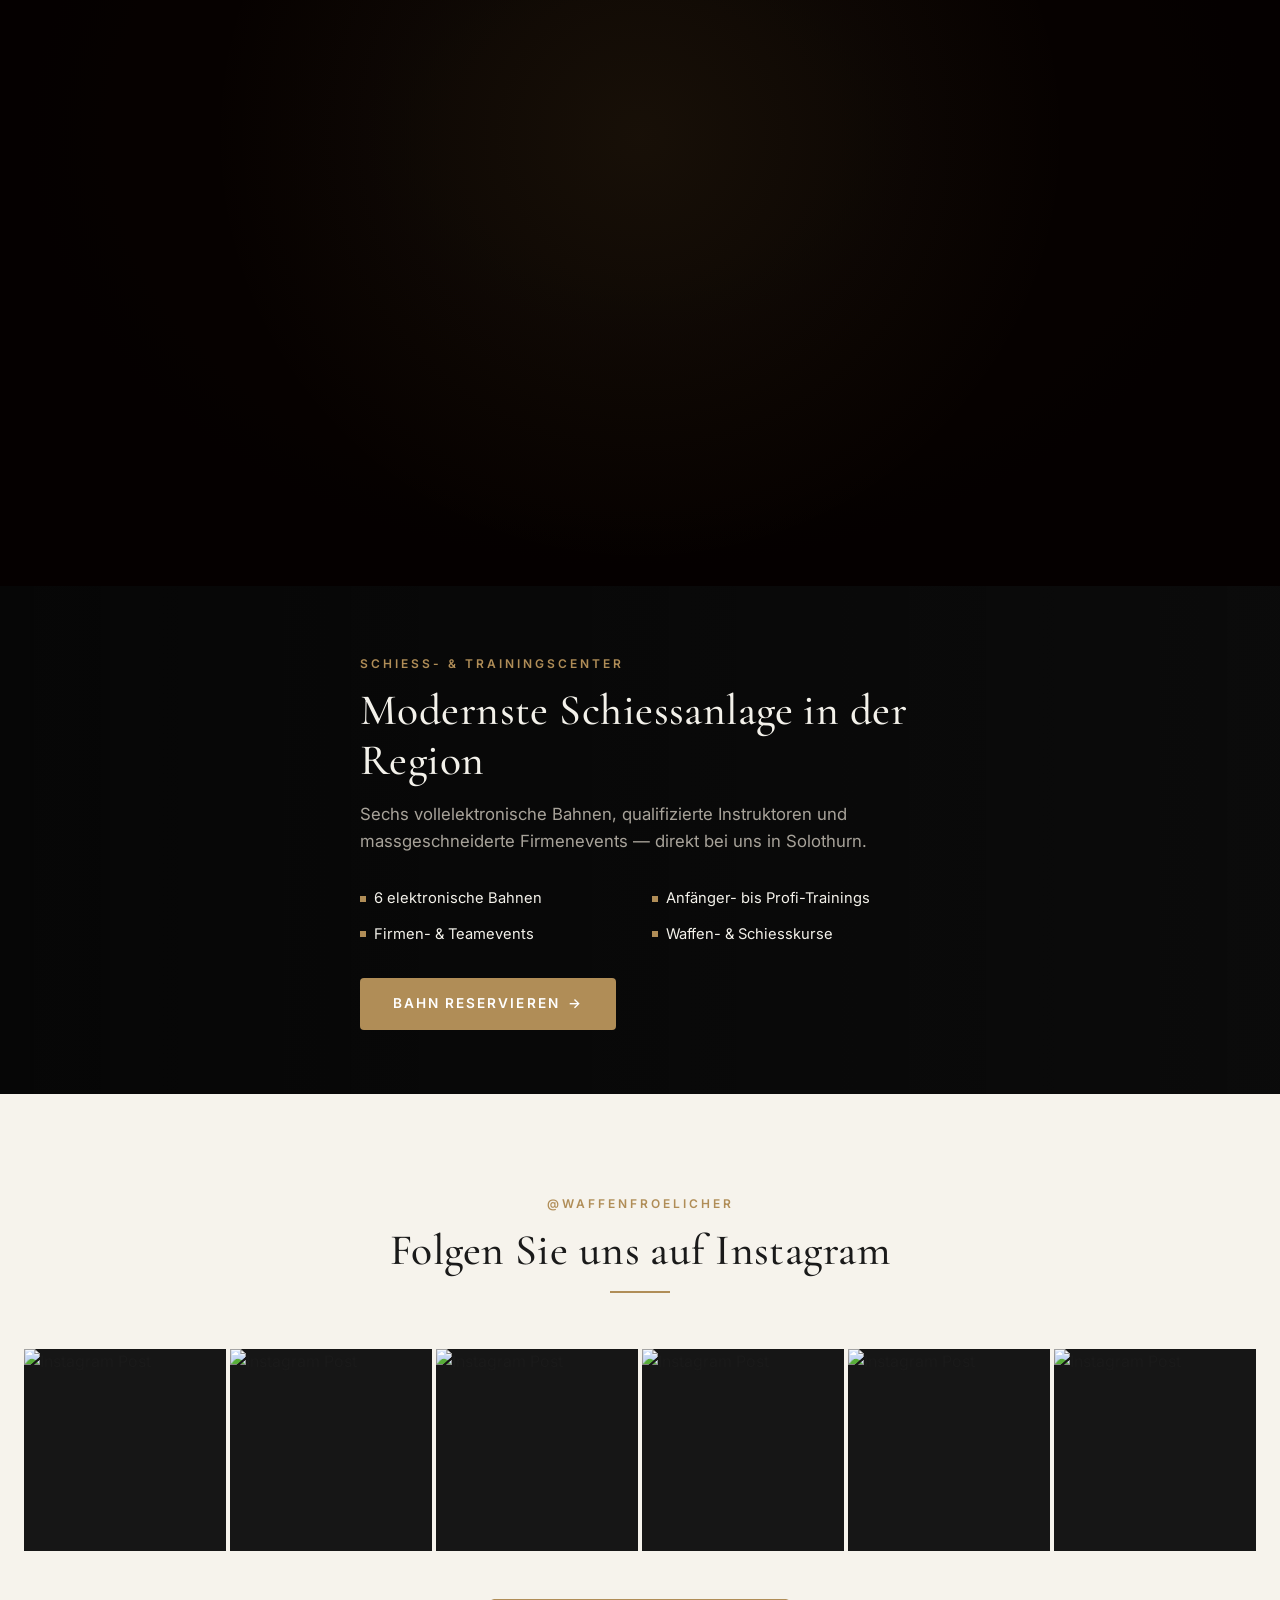
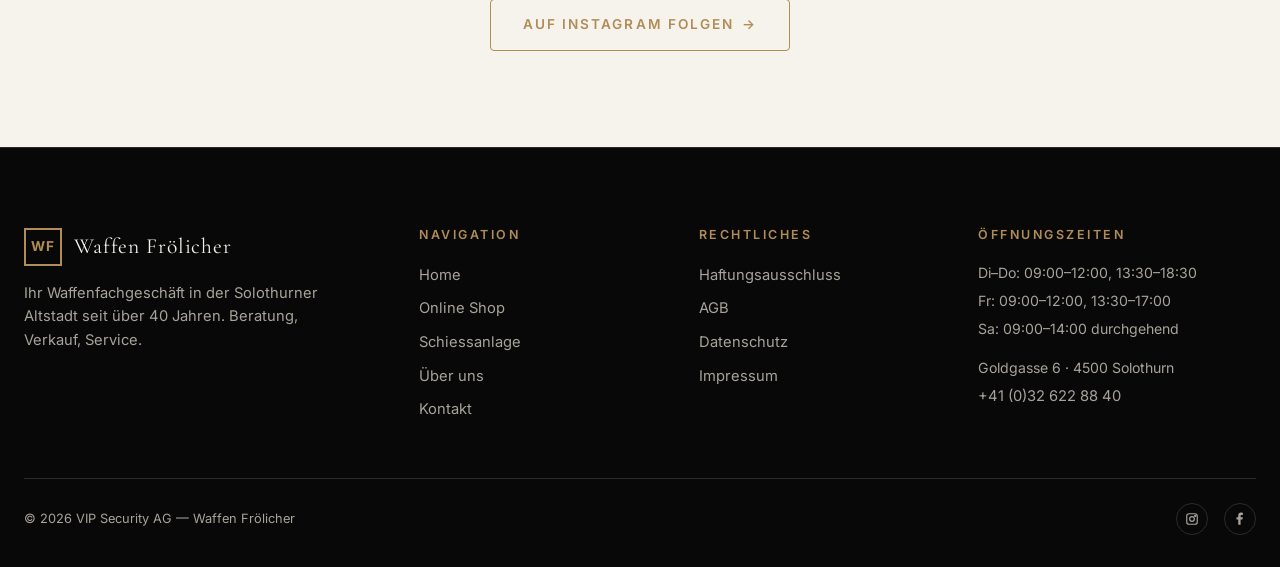
==== commit 9e1b556b: "Add rotating pistol video as hero background Co-Authored-By: Claude Opus 4.7 (1M context) <noreply@a" ====
--- a/index.html
+++ b/index.html
@@ -33,6 +33,10 @@
 
 <!-- ========== MODERN EDITORIAL HERO ========== -->
 <section class="hero-modern">
+  <video class="hero-bg-video" autoplay muted loop playsinline preload="auto" poster="feuerwaffe-gewehr-waffe-buchse-hintergrundbild.jpg">
+    <source src="pistol_rotation_HERO.mp4" type="video/mp4">
+  </video>
+  <div class="hero-modern-grid-overlay"></div>
   <div class="hero-modern-grid">
 
     <!-- LEFT: Statement Content -->
--- a/styles.css
+++ b/styles.css
@@ -475,30 +475,45 @@
 .hero-modern {
   position: relative;
   min-height: 100vh;
-  background:
-    radial-gradient(circle at 18% 28%, rgba(176,141,87,0.10) 0%, transparent 45%),
-    radial-gradient(circle at 82% 72%, rgba(176,141,87,0.06) 0%, transparent 50%),
-    linear-gradient(180deg, rgba(10,10,10,0.92) 0%, rgba(20,20,20,0.88) 60%, rgba(14,14,14,0.95) 100%),
-    url('feuerwaffe-gewehr-waffe-buchse-hintergrundbild.jpg');
-  background-size: auto, auto, auto, cover;
-  background-position: center, center, center, center;
-  background-repeat: no-repeat;
+  background: #0a0a0a;
   color: var(--text-on-dark);
   display: flex;
   flex-direction: column;
   padding-top: 72px;
   overflow: hidden;
-}
-.hero-modern > * { position: relative; }
+  isolation: isolate;
+}
+.hero-bg-video {
+  position: absolute;
+  inset: 0;
+  width: 100%;
+  height: 100%;
+  object-fit: cover;
+  z-index: 0;
+  pointer-events: none;
+}
 .hero-modern::before {
   content: "";
-  position: absolute; inset: 0;
+  position: absolute;
+  inset: 0;
+  background:
+    radial-gradient(circle at 18% 28%, rgba(176,141,87,0.12) 0%, transparent 45%),
+    radial-gradient(circle at 82% 72%, rgba(176,141,87,0.08) 0%, transparent 50%),
+    linear-gradient(180deg, rgba(10,10,10,0.72) 0%, rgba(15,15,15,0.62) 60%, rgba(10,10,10,0.82) 100%);
+  z-index: 1;
+  pointer-events: none;
+}
+.hero-modern > * { position: relative; z-index: 2; }
+.hero-modern-grid-overlay {
+  position: absolute;
+  inset: 0;
   background-image:
     linear-gradient(rgba(255,255,255,0.018) 1px, transparent 1px),
     linear-gradient(90deg, rgba(255,255,255,0.018) 1px, transparent 1px);
   background-size: 64px 64px;
   pointer-events: none;
   opacity: 0.6;
+  z-index: 1;
 }
 .hero-modern::after {
   content: "EST. 1984";
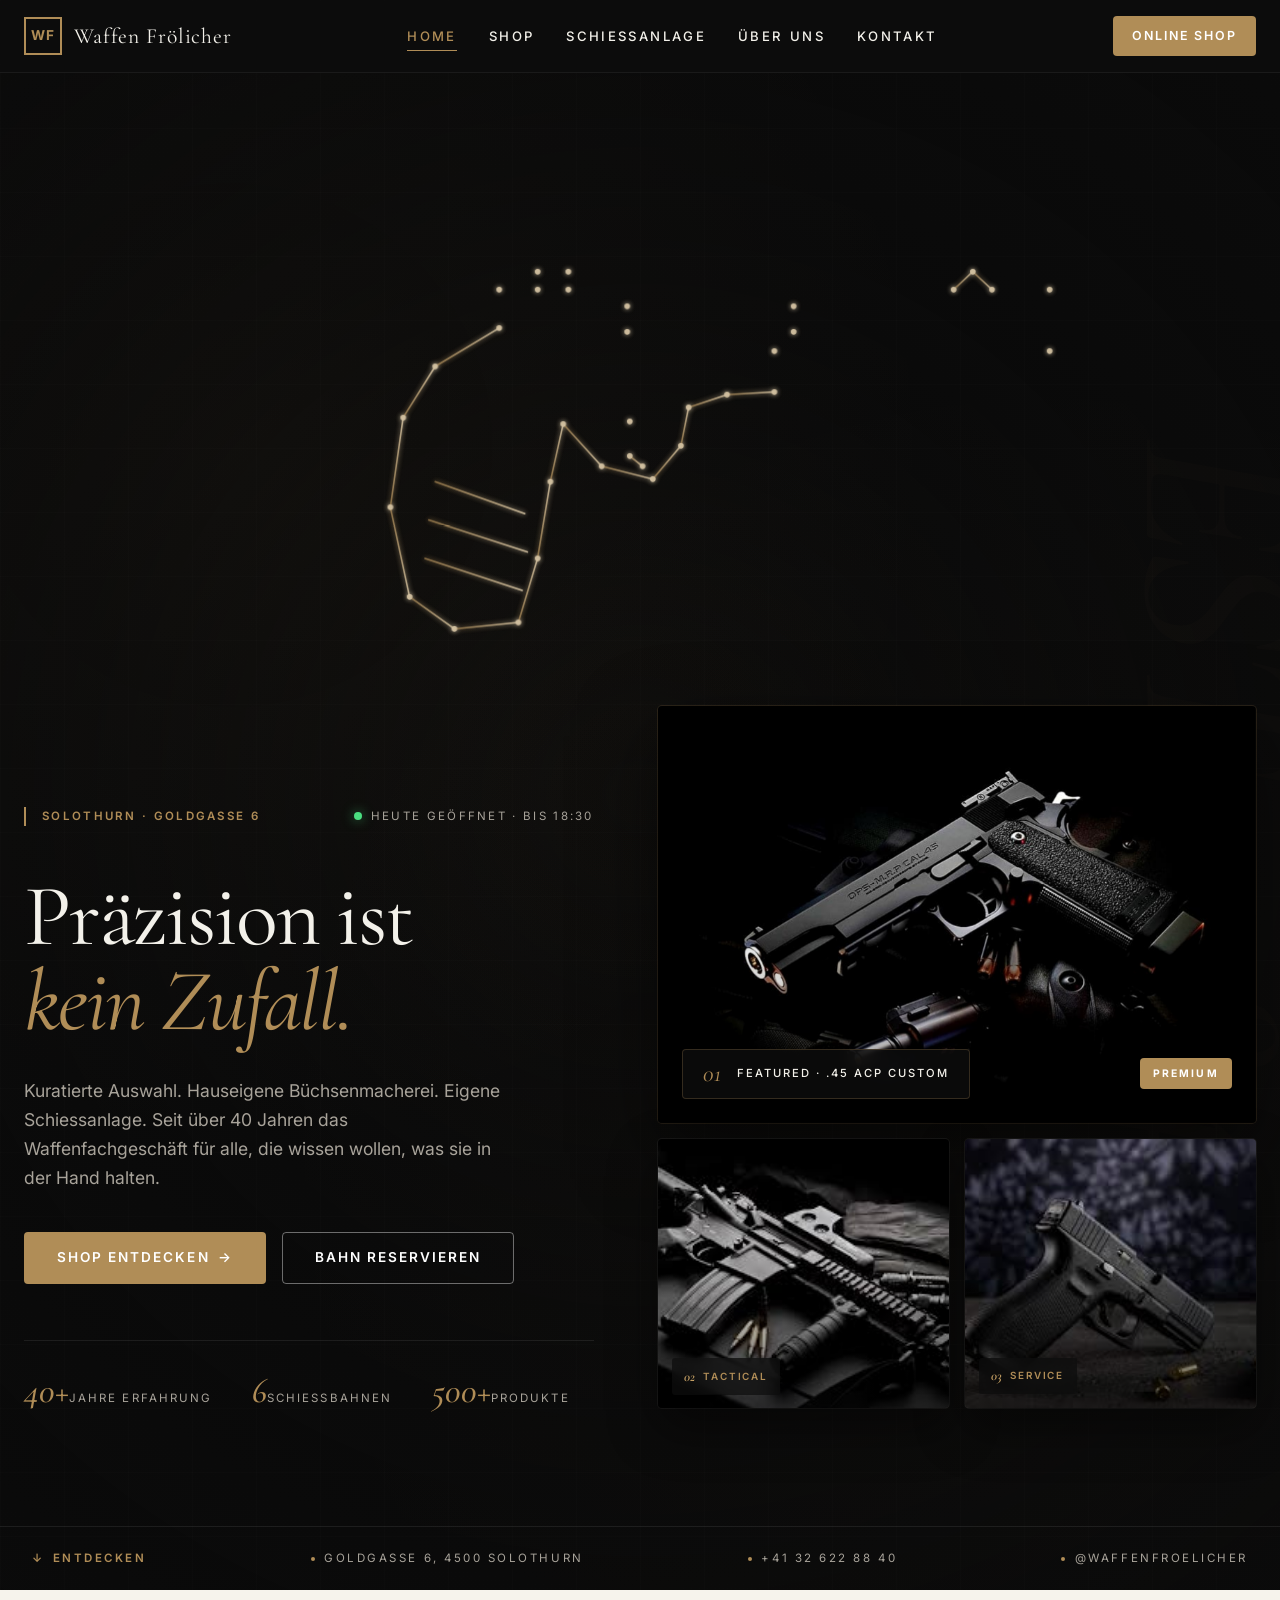
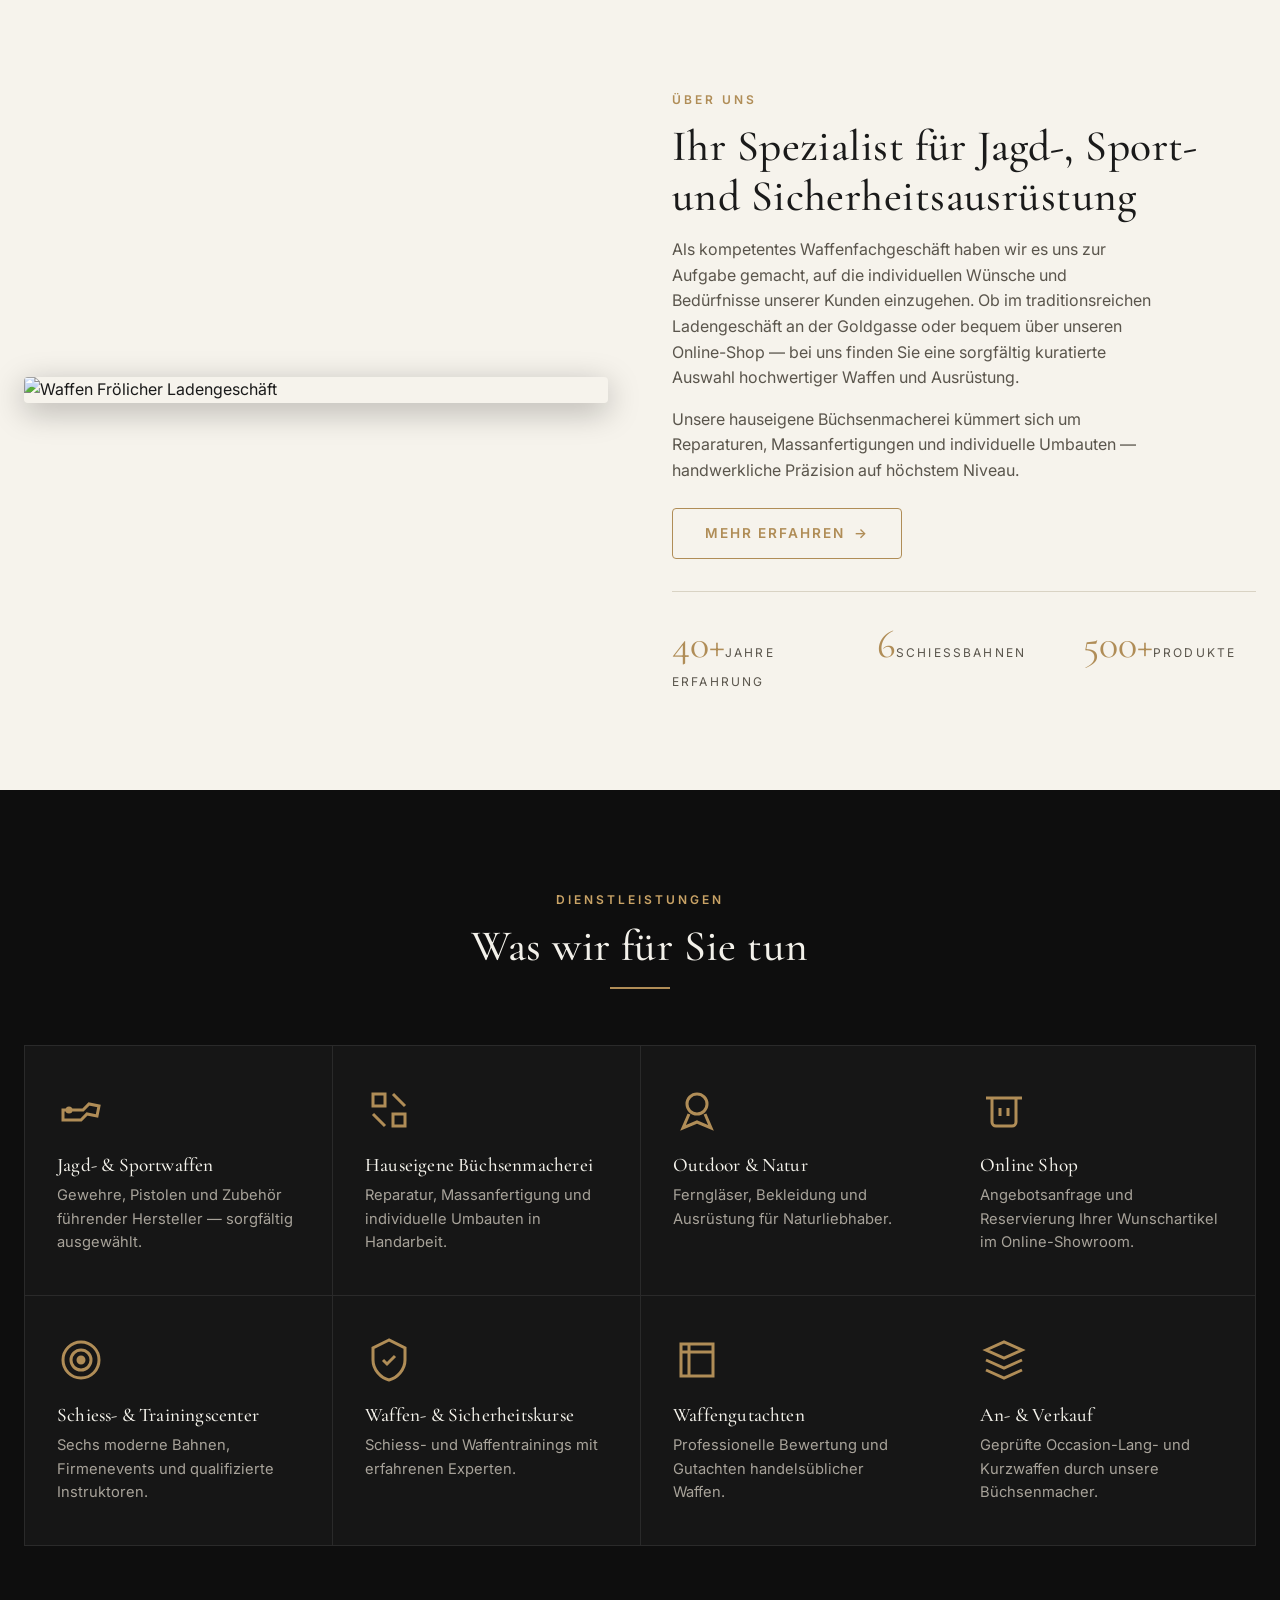
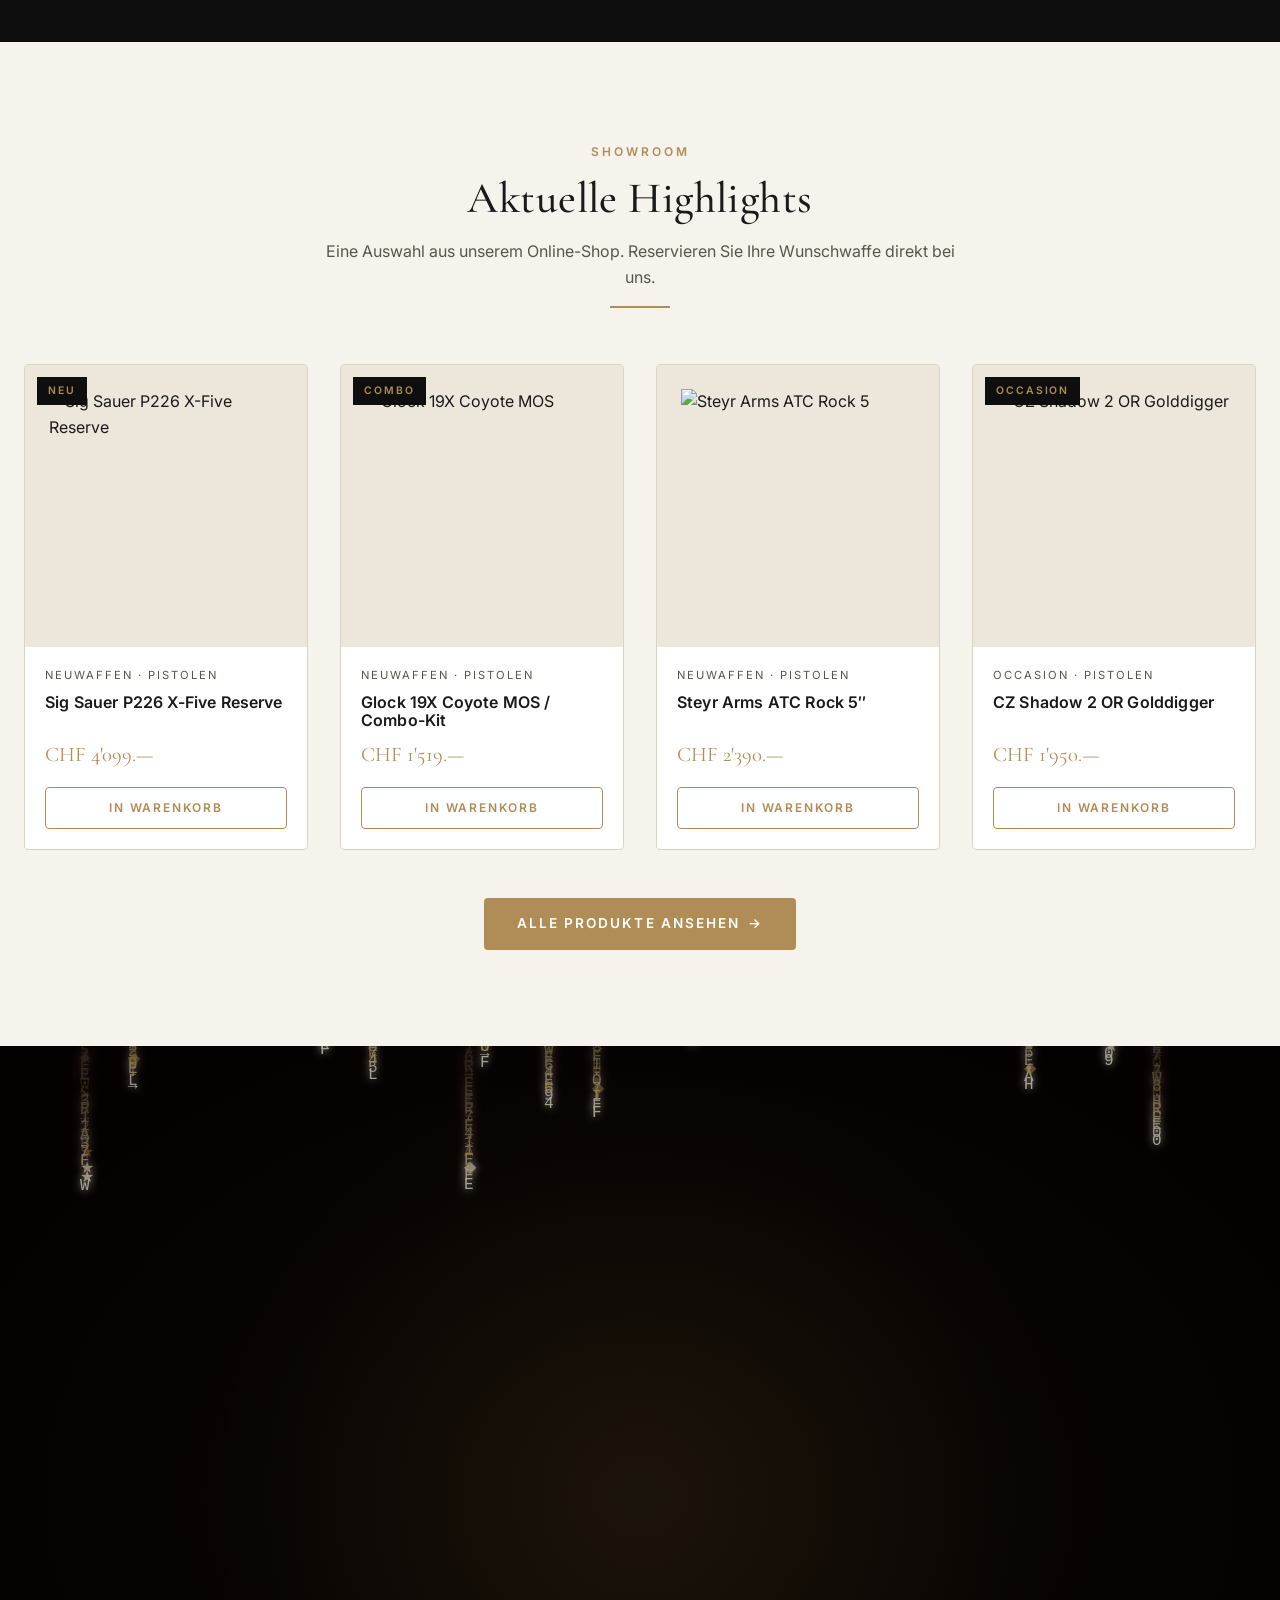
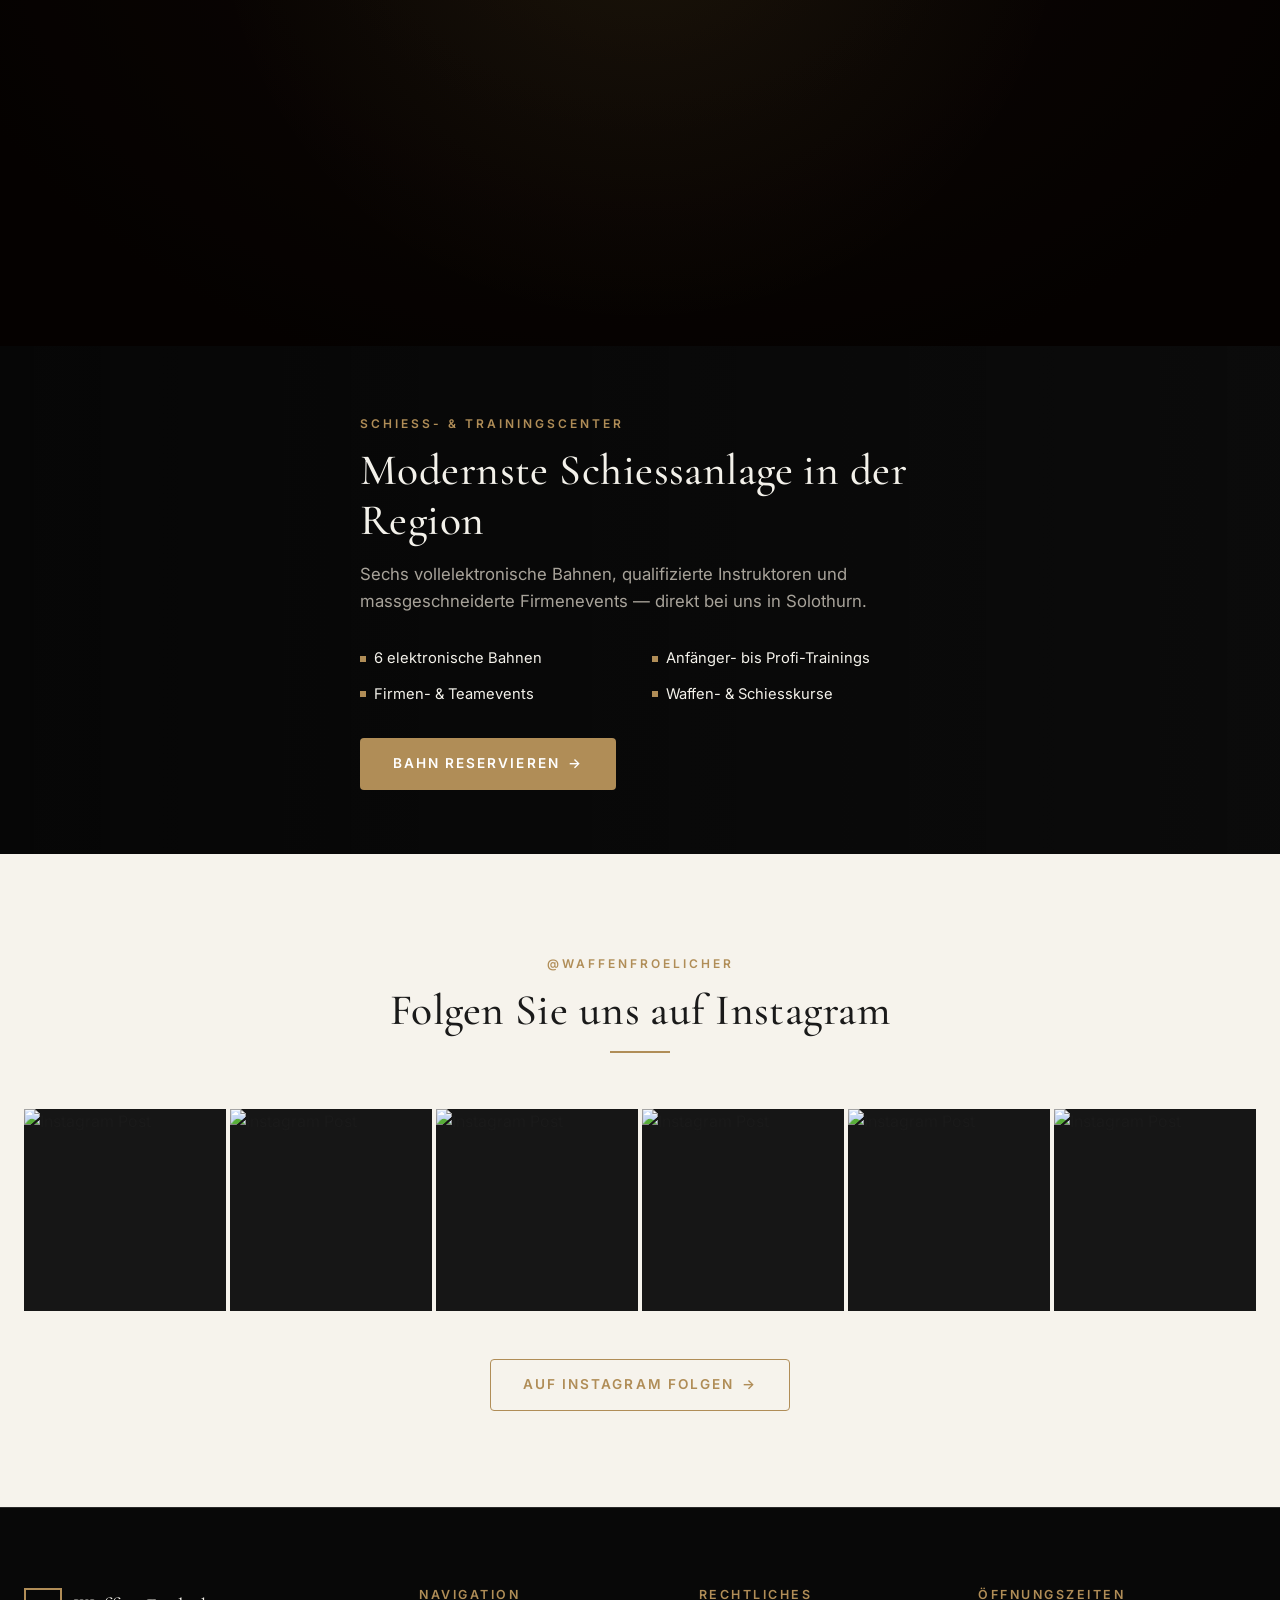
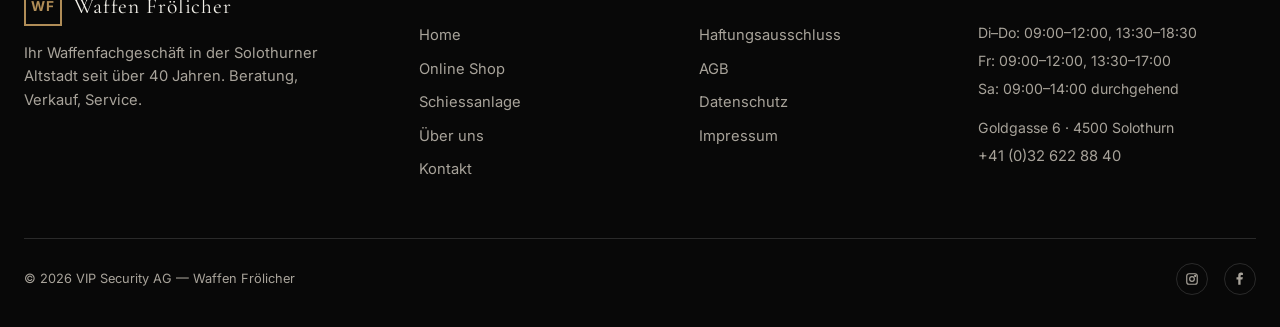
==== commit c2026237: "Replace hero video with animated wireframe 9mm SVG Co-Authored-By: Claude Opus 4.7 (1M context) <nor" ====
--- a/index.html
+++ b/index.html
@@ -33,9 +33,81 @@
 
 <!-- ========== MODERN EDITORIAL HERO ========== -->
 <section class="hero-modern">
-  <video class="hero-bg-video" autoplay muted loop playsinline preload="auto" poster="feuerwaffe-gewehr-waffe-buchse-hintergrundbild.jpg">
-    <source src="pistol_rotation_HERO.mp4" type="video/mp4">
-  </video>
+  <svg class="hero-bg-pistol" viewBox="0 0 1000 500" preserveAspectRatio="xMidYMid meet" aria-hidden="true">
+    <defs>
+      <filter id="pistolGlow" x="-20%" y="-20%" width="140%" height="140%">
+        <feGaussianBlur stdDeviation="2.2" result="blur"/>
+        <feMerge>
+          <feMergeNode in="blur"/>
+          <feMergeNode in="SourceGraphic"/>
+        </feMerge>
+      </filter>
+      <linearGradient id="pistolLine" x1="0" y1="0" x2="1" y2="0">
+        <stop offset="0%" stop-color="#b08d57" stop-opacity="0.85"/>
+        <stop offset="100%" stop-color="#e9d6b3" stop-opacity="0.95"/>
+      </linearGradient>
+    </defs>
+
+    <g class="pistol-wireframe" filter="url(#pistolGlow)">
+      <!-- Outline -->
+      <g class="pistol-lines">
+        <line x1="820" y1="170" x2="390" y2="170"/>
+        <line x1="390" y1="170" x2="390" y2="200"/>
+        <line x1="390" y1="200" x2="340" y2="230"/>
+        <line x1="340" y1="230" x2="315" y2="270"/>
+        <line x1="315" y1="270" x2="305" y2="340"/>
+        <line x1="305" y1="340" x2="320" y2="410"/>
+        <line x1="320" y1="410" x2="355" y2="435"/>
+        <line x1="355" y1="435" x2="405" y2="430"/>
+        <line x1="405" y1="430" x2="420" y2="380"/>
+        <line x1="420" y1="380" x2="430" y2="320"/>
+        <line x1="430" y1="320" x2="440" y2="275"/>
+        <line x1="440" y1="275" x2="470" y2="308"/>
+        <line x1="470" y1="308" x2="510" y2="318"/>
+        <line x1="510" y1="318" x2="532" y2="292"/>
+        <line x1="532" y1="292" x2="538" y2="262"/>
+        <line x1="538" y1="262" x2="568" y2="252"/>
+        <line x1="568" y1="252" x2="605" y2="250"/>
+        <line x1="605" y1="250" x2="605" y2="218"/>
+        <line x1="605" y1="218" x2="820" y2="218"/>
+        <line x1="820" y1="218" x2="820" y2="170"/>
+        <!-- Front sight -->
+        <line x1="745" y1="170" x2="760" y2="156"/>
+        <line x1="760" y1="156" x2="775" y2="170"/>
+        <!-- Rear sight -->
+        <line x1="420" y1="170" x2="420" y2="156"/>
+        <line x1="420" y1="156" x2="444" y2="156"/>
+        <line x1="444" y1="156" x2="444" y2="170"/>
+        <!-- Ejection port -->
+        <line x1="490" y1="183" x2="620" y2="183"/>
+        <line x1="620" y1="183" x2="620" y2="203"/>
+        <line x1="620" y1="203" x2="490" y2="203"/>
+        <line x1="490" y1="203" x2="490" y2="183"/>
+        <!-- Trigger -->
+        <line x1="492" y1="273" x2="492" y2="300"/>
+        <line x1="492" y1="300" x2="502" y2="308"/>
+        <!-- Grip texture lines -->
+        <line x1="340" y1="320" x2="410" y2="345"/>
+        <line x1="335" y1="350" x2="412" y2="375"/>
+        <line x1="332" y1="380" x2="408" y2="405"/>
+      </g>
+
+      <!-- Vertices -->
+      <g class="pistol-dots">
+        <circle cx="820" cy="170"/><circle cx="390" cy="170"/><circle cx="390" cy="200"/>
+        <circle cx="340" cy="230"/><circle cx="315" cy="270"/><circle cx="305" cy="340"/>
+        <circle cx="320" cy="410"/><circle cx="355" cy="435"/><circle cx="405" cy="430"/>
+        <circle cx="420" cy="380"/><circle cx="430" cy="320"/><circle cx="440" cy="275"/>
+        <circle cx="470" cy="308"/><circle cx="510" cy="318"/><circle cx="532" cy="292"/>
+        <circle cx="538" cy="262"/><circle cx="568" cy="252"/><circle cx="605" cy="250"/>
+        <circle cx="605" cy="218"/><circle cx="820" cy="218"/>
+        <circle cx="760" cy="156"/><circle cx="745" cy="170"/><circle cx="775" cy="170"/>
+        <circle cx="420" cy="156"/><circle cx="444" cy="156"/><circle cx="420" cy="170"/><circle cx="444" cy="170"/>
+        <circle cx="490" cy="183"/><circle cx="620" cy="183"/><circle cx="620" cy="203"/><circle cx="490" cy="203"/>
+        <circle cx="492" cy="273"/><circle cx="492" cy="300"/><circle cx="502" cy="308"/>
+      </g>
+    </g>
+  </svg>
   <div class="hero-modern-grid-overlay"></div>
   <div class="hero-modern-grid">
 
--- a/styles.css
+++ b/styles.css
@@ -483,28 +483,77 @@
   overflow: hidden;
   isolation: isolate;
 }
-.hero-bg-video {
+.hero-modern > .hero-bg-pistol {
   position: absolute;
   inset: 0;
   width: 100%;
   height: 100%;
-  object-fit: cover;
   z-index: 0;
   pointer-events: none;
+  opacity: 0.9;
+  animation: pistolFloat 9s ease-in-out infinite;
+}
+.hero-bg-pistol .pistol-wireframe {
+  transform-origin: center;
+  transform-box: fill-box;
+  animation: pistolDrift 18s ease-in-out infinite;
+}
+.hero-bg-pistol .pistol-lines line {
+  fill: none;
+  stroke: url(#pistolLine);
+  stroke-width: 1.2;
+  stroke-linecap: round;
+  stroke-dasharray: 1200;
+  stroke-dashoffset: 1200;
+  animation: pistolDraw 2.8s ease-out forwards, pistolLineFlicker 7s ease-in-out infinite 3s;
+}
+.hero-bg-pistol .pistol-lines line:nth-child(odd)  { animation-delay: 0s,   3.0s; }
+.hero-bg-pistol .pistol-lines line:nth-child(even) { animation-delay: 0.15s, 3.4s; }
+.hero-bg-pistol .pistol-dots circle {
+  r: 2.2;
+  fill: #e9d6b3;
+  opacity: 0;
+  animation: pistolDotIn 0.4s ease-out forwards, pistolDotPulse 3.6s ease-in-out infinite;
+}
+.hero-bg-pistol .pistol-dots circle:nth-child(3n)   { animation-delay: 1.6s, 4.0s; }
+.hero-bg-pistol .pistol-dots circle:nth-child(3n+1) { animation-delay: 1.9s, 4.6s; }
+.hero-bg-pistol .pistol-dots circle:nth-child(3n+2) { animation-delay: 2.2s, 5.2s; }
+
+@keyframes pistolDraw {
+  to { stroke-dashoffset: 0; }
+}
+@keyframes pistolDotIn {
+  to { opacity: 0.95; }
+}
+@keyframes pistolDotPulse {
+  0%, 100% { opacity: 0.55; r: 1.8; }
+  50%      { opacity: 1;    r: 2.8; }
+}
+@keyframes pistolLineFlicker {
+  0%, 100% { opacity: 1; }
+  50%      { opacity: 0.55; }
+}
+@keyframes pistolFloat {
+  0%, 100% { transform: translateY(0); }
+  50%      { transform: translateY(-10px); }
+}
+@keyframes pistolDrift {
+  0%, 100% { transform: scale(1)    rotate(0deg); }
+  50%      { transform: scale(1.02) rotate(-0.6deg); }
 }
 .hero-modern::before {
   content: "";
   position: absolute;
   inset: 0;
   background:
-    radial-gradient(circle at 18% 28%, rgba(176,141,87,0.12) 0%, transparent 45%),
-    radial-gradient(circle at 82% 72%, rgba(176,141,87,0.08) 0%, transparent 50%),
-    linear-gradient(180deg, rgba(10,10,10,0.72) 0%, rgba(15,15,15,0.62) 60%, rgba(10,10,10,0.82) 100%);
+    radial-gradient(circle at 50% 50%, rgba(0,0,0,0) 0%, rgba(10,10,10,0.55) 55%, rgba(10,10,10,0.85) 100%),
+    radial-gradient(circle at 18% 28%, rgba(176,141,87,0.08) 0%, transparent 45%),
+    radial-gradient(circle at 82% 72%, rgba(176,141,87,0.05) 0%, transparent 50%);
   z-index: 1;
   pointer-events: none;
 }
-.hero-modern > * { position: relative; z-index: 2; }
-.hero-modern-grid-overlay {
+.hero-modern > *:not(.hero-bg-video) { position: relative; z-index: 2; }
+.hero-modern > .hero-modern-grid-overlay {
   position: absolute;
   inset: 0;
   background-image:
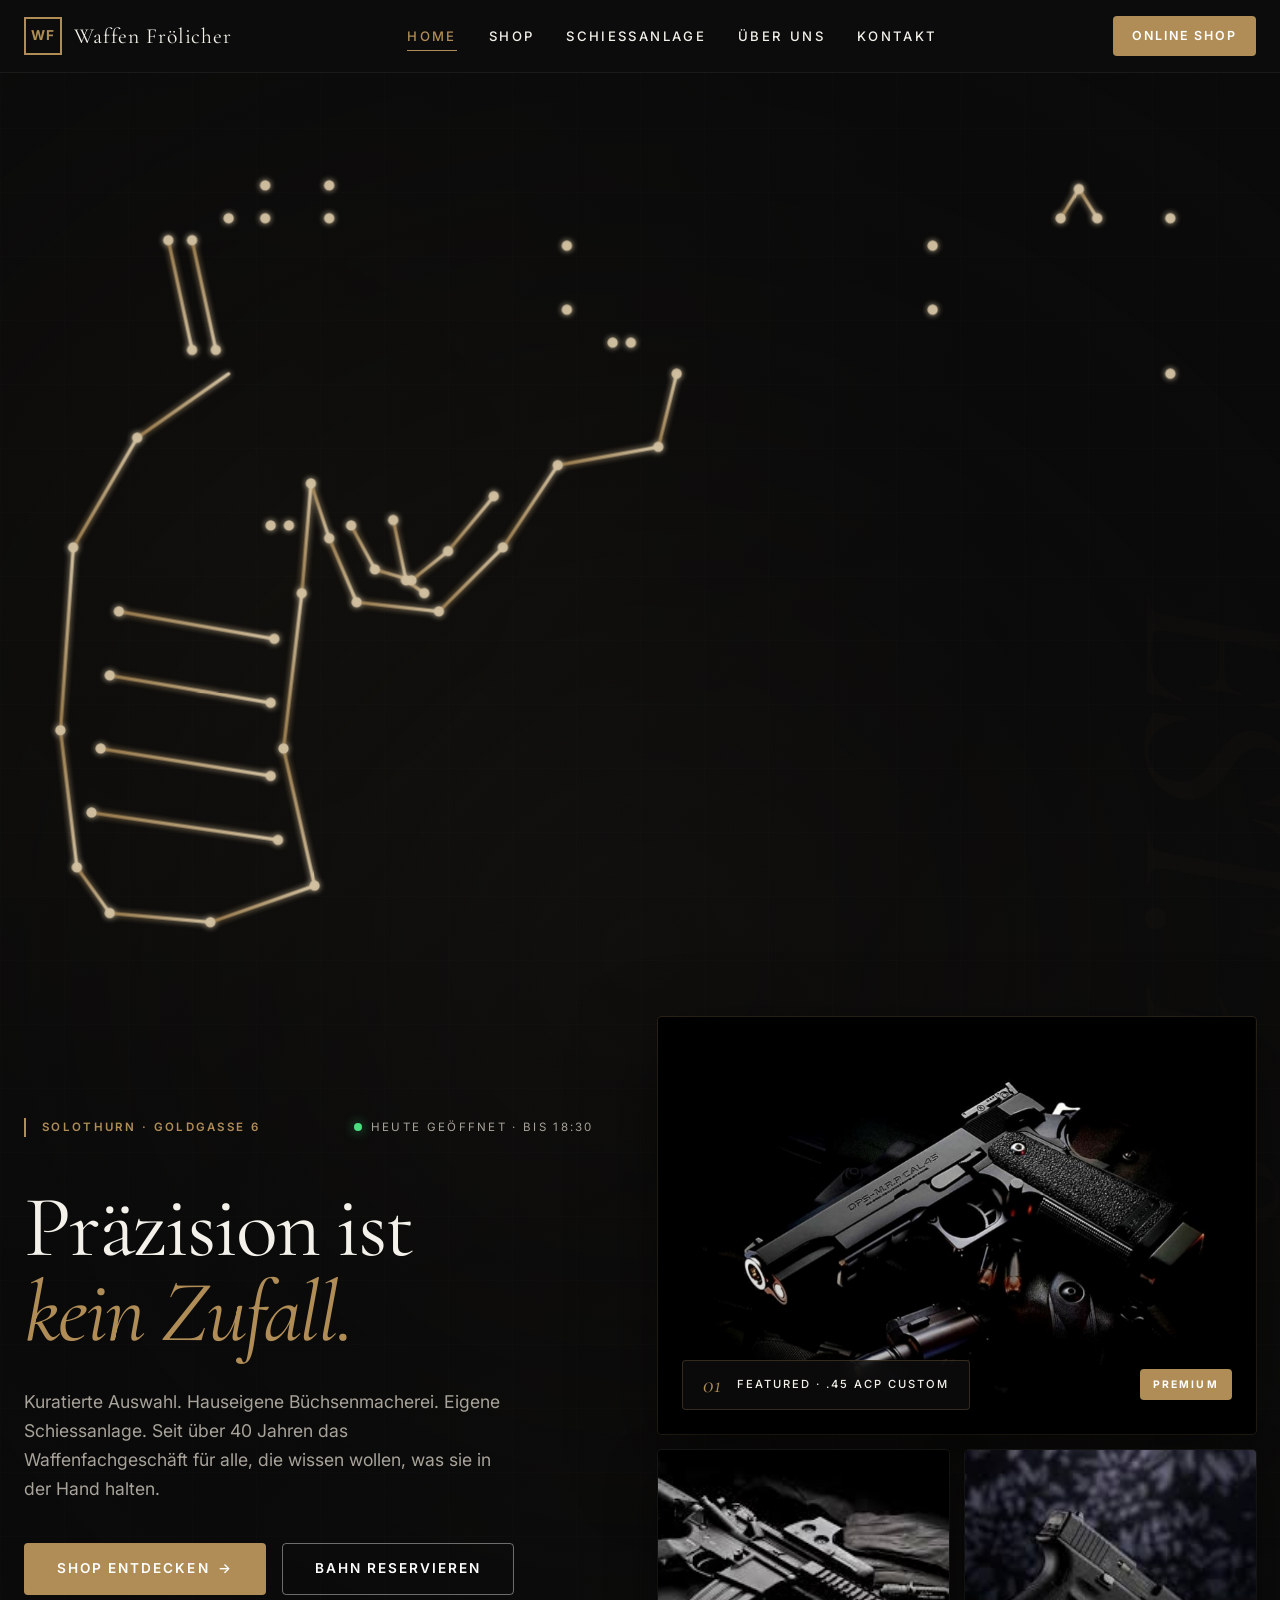
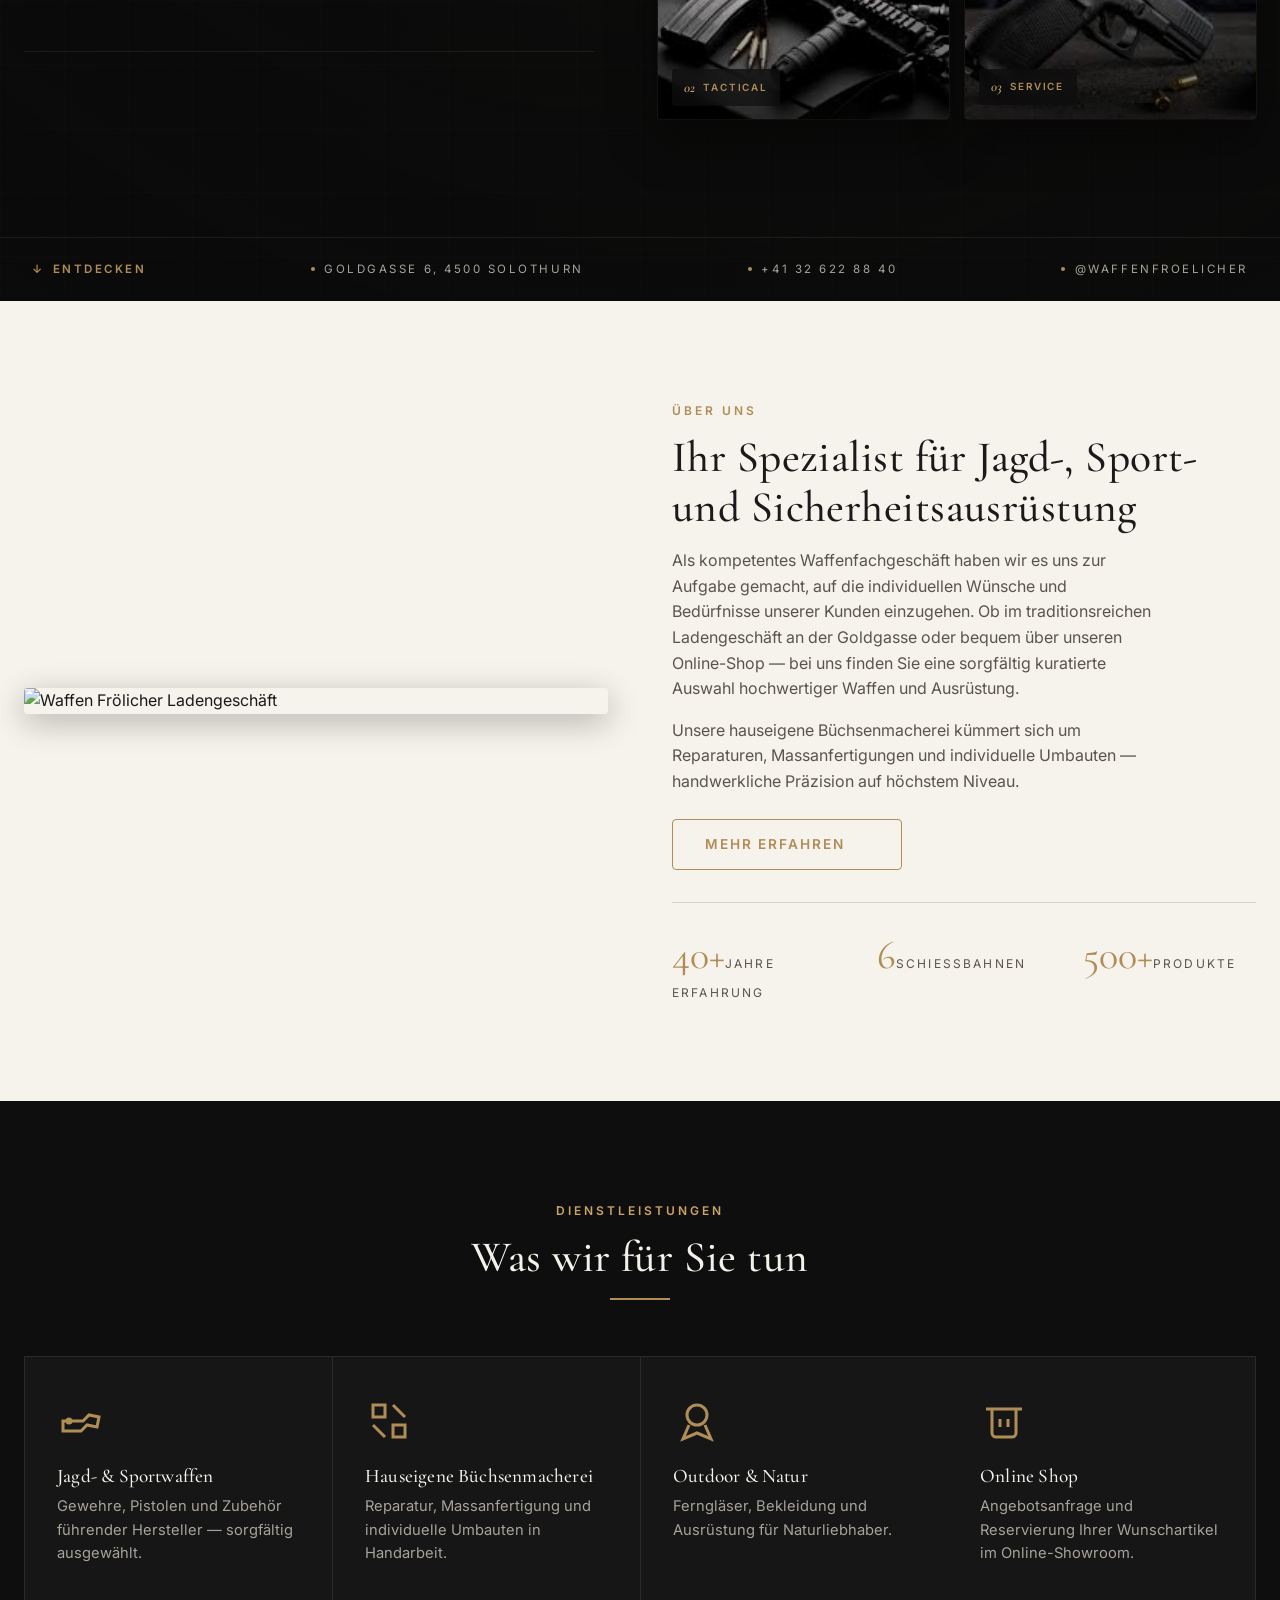
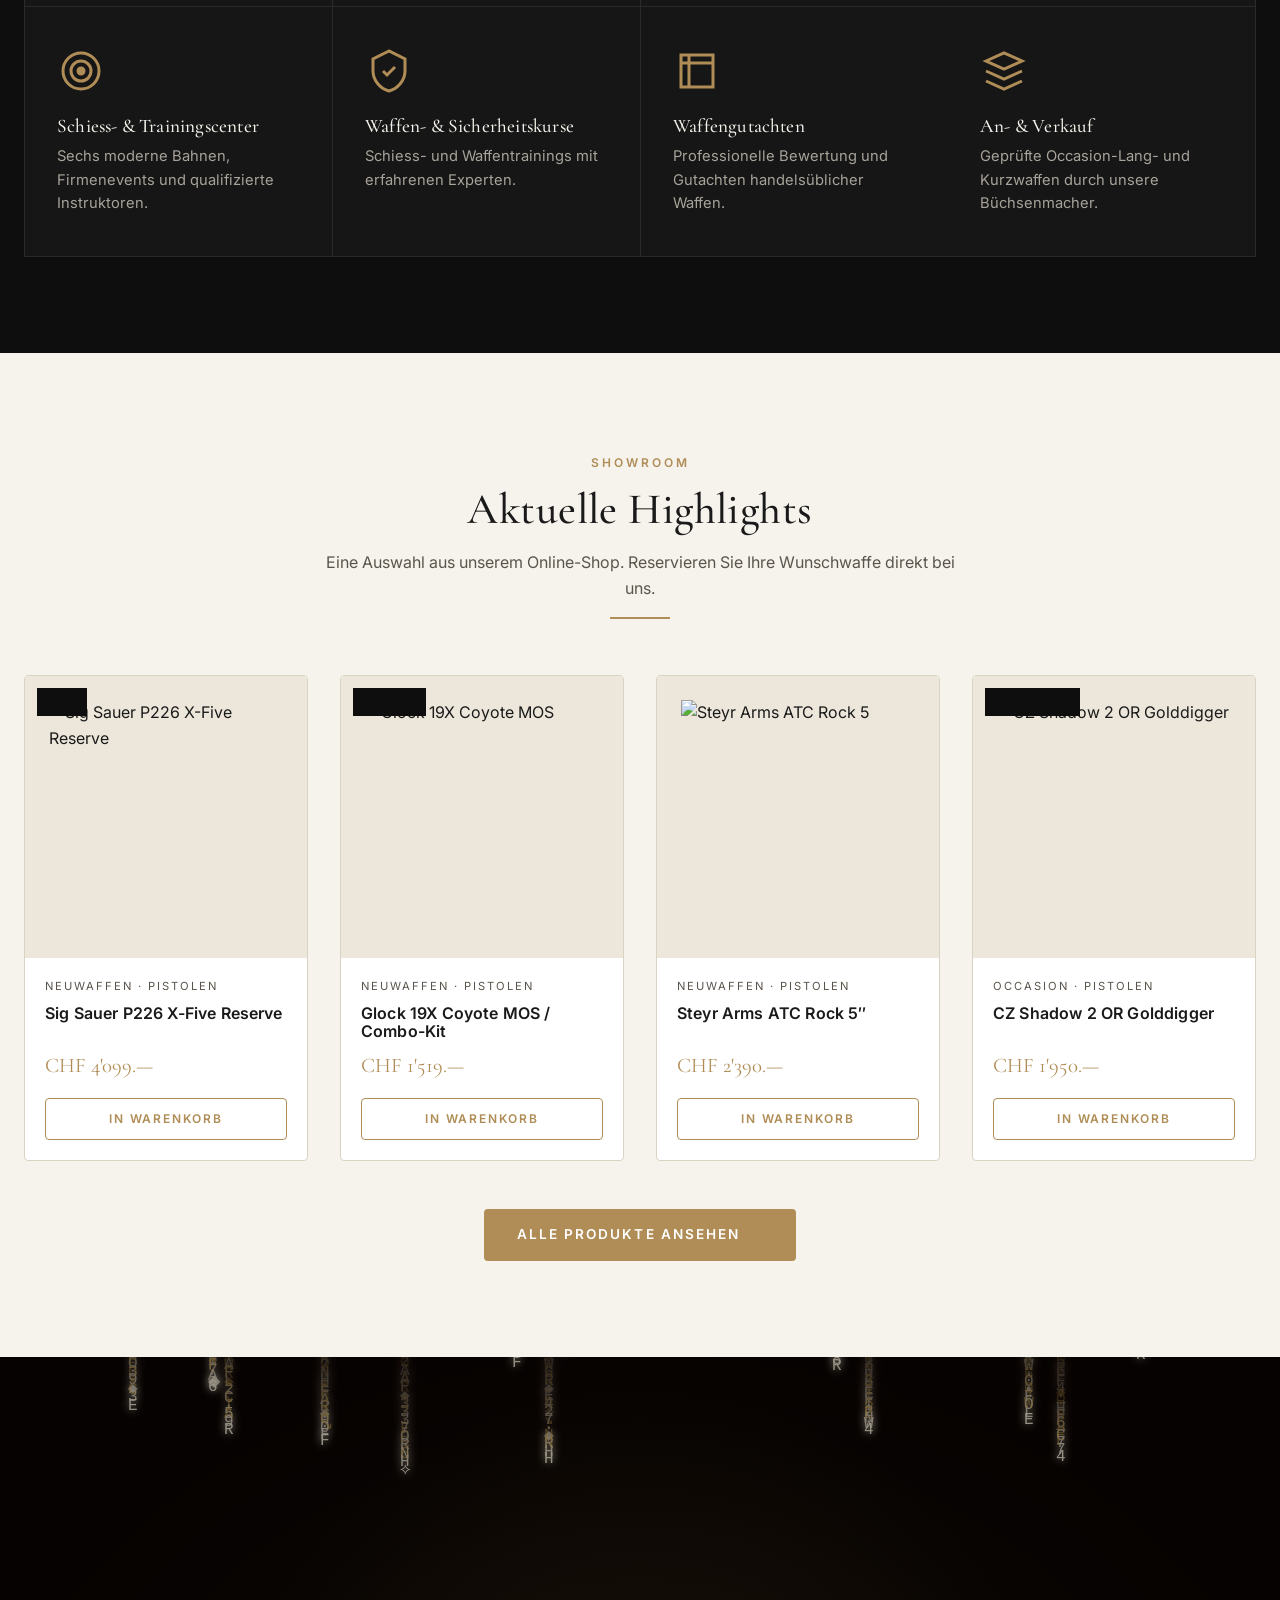
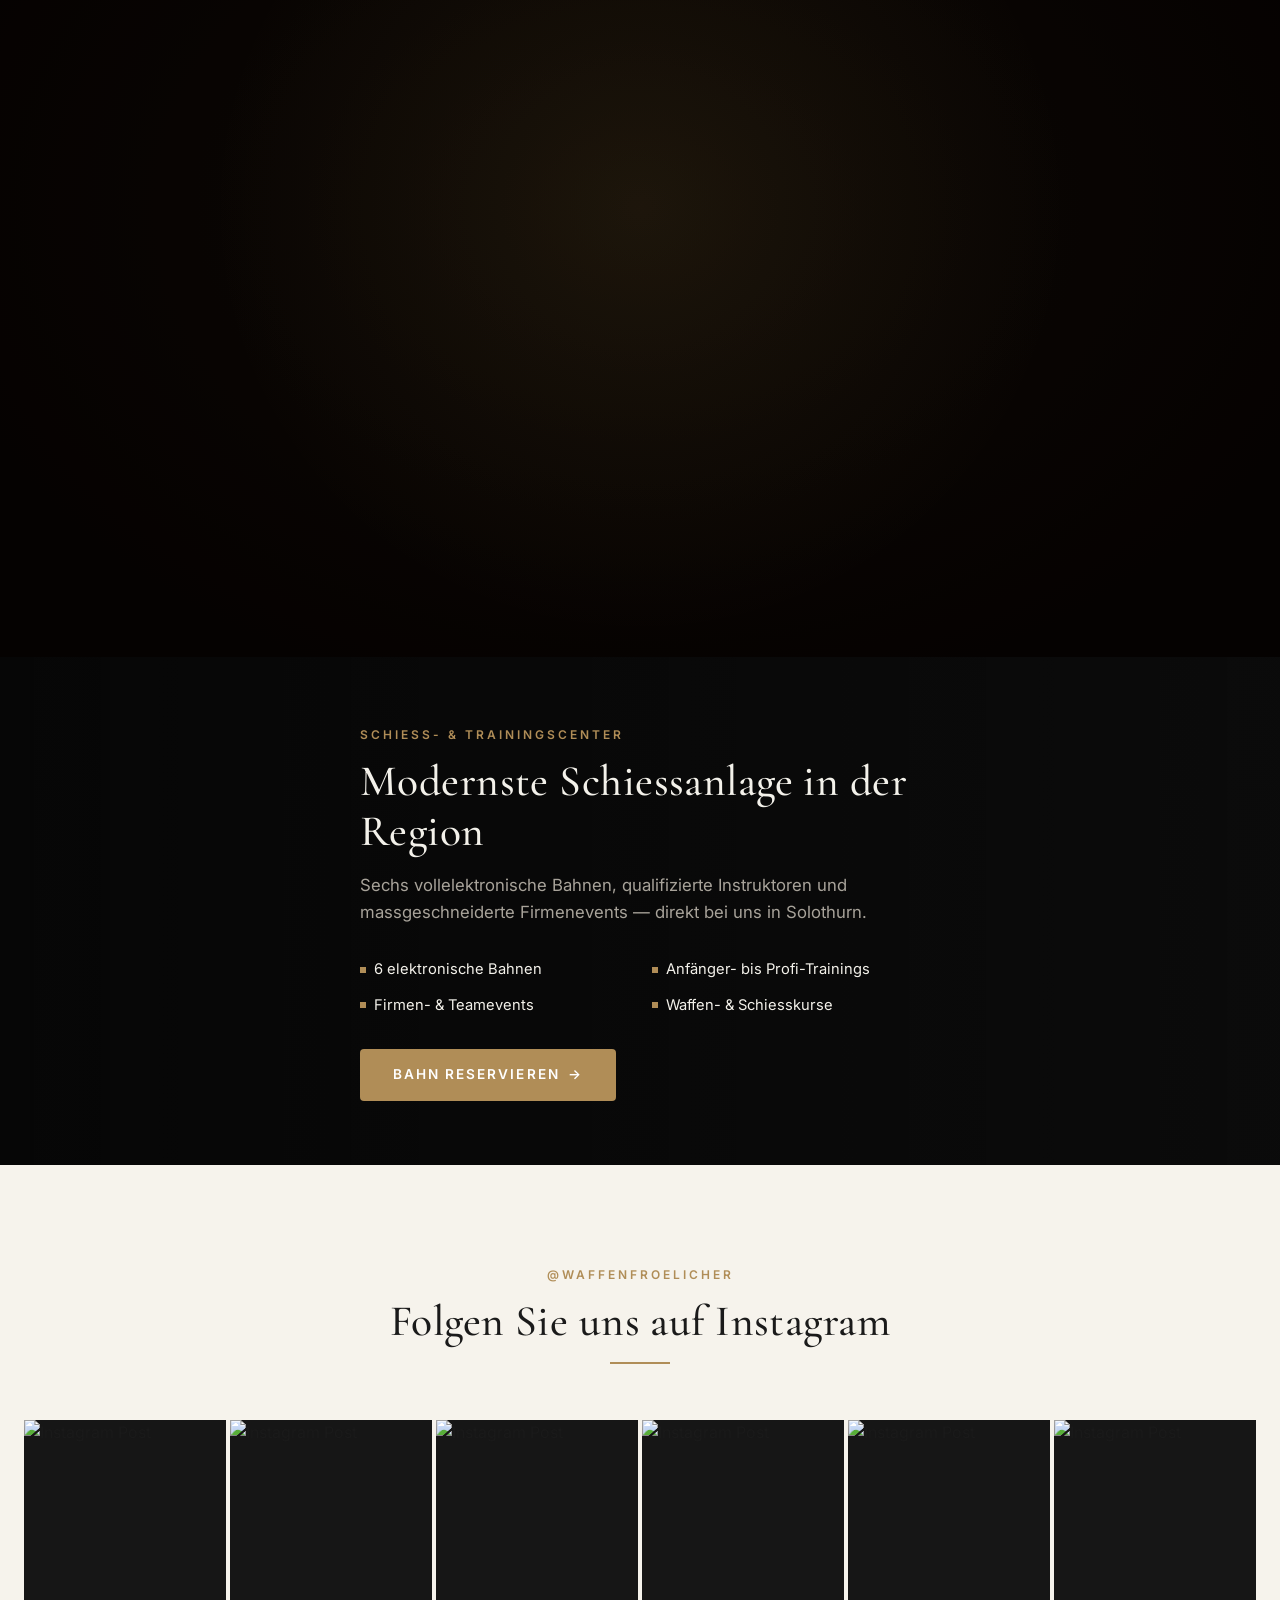
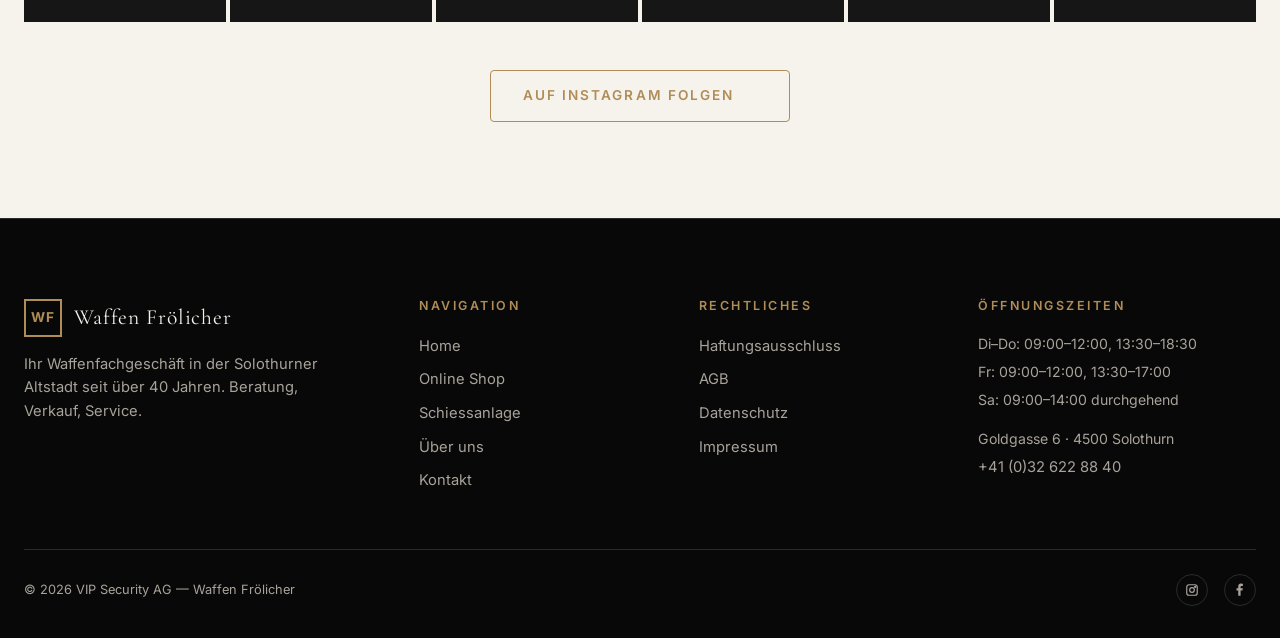
==== commit a9028789: "Redraw hero pistol with better proportions and details Co-Authored-By: Claude Opus 4.7 (1M context) " ====
--- a/index.html
+++ b/index.html
@@ -33,78 +33,120 @@
 
 <!-- ========== MODERN EDITORIAL HERO ========== -->
 <section class="hero-modern">
-  <svg class="hero-bg-pistol" viewBox="0 0 1000 500" preserveAspectRatio="xMidYMid meet" aria-hidden="true">
+  <svg class="hero-bg-pistol" viewBox="0 0 700 520" preserveAspectRatio="xMidYMid meet" aria-hidden="true">
     <defs>
       <filter id="pistolGlow" x="-20%" y="-20%" width="140%" height="140%">
-        <feGaussianBlur stdDeviation="2.2" result="blur"/>
+        <feGaussianBlur stdDeviation="1.6" result="blur"/>
         <feMerge>
           <feMergeNode in="blur"/>
           <feMergeNode in="SourceGraphic"/>
         </feMerge>
       </filter>
       <linearGradient id="pistolLine" x1="0" y1="0" x2="1" y2="0">
-        <stop offset="0%" stop-color="#b08d57" stop-opacity="0.85"/>
-        <stop offset="100%" stop-color="#e9d6b3" stop-opacity="0.95"/>
+        <stop offset="0%" stop-color="#b08d57" stop-opacity="0.9"/>
+        <stop offset="100%" stop-color="#e9d6b3" stop-opacity="1"/>
       </linearGradient>
     </defs>
 
     <g class="pistol-wireframe" filter="url(#pistolGlow)">
-      <!-- Outline -->
       <g class="pistol-lines">
-        <line x1="820" y1="170" x2="390" y2="170"/>
-        <line x1="390" y1="170" x2="390" y2="200"/>
-        <line x1="390" y1="200" x2="340" y2="230"/>
-        <line x1="340" y1="230" x2="315" y2="270"/>
-        <line x1="315" y1="270" x2="305" y2="340"/>
-        <line x1="305" y1="340" x2="320" y2="410"/>
-        <line x1="320" y1="410" x2="355" y2="435"/>
-        <line x1="355" y1="435" x2="405" y2="430"/>
-        <line x1="405" y1="430" x2="420" y2="380"/>
-        <line x1="420" y1="380" x2="430" y2="320"/>
-        <line x1="430" y1="320" x2="440" y2="275"/>
-        <line x1="440" y1="275" x2="470" y2="308"/>
-        <line x1="470" y1="308" x2="510" y2="318"/>
-        <line x1="510" y1="318" x2="532" y2="292"/>
-        <line x1="532" y1="292" x2="538" y2="262"/>
-        <line x1="538" y1="262" x2="568" y2="252"/>
-        <line x1="568" y1="252" x2="605" y2="250"/>
-        <line x1="605" y1="250" x2="605" y2="218"/>
-        <line x1="605" y1="218" x2="820" y2="218"/>
-        <line x1="820" y1="218" x2="820" y2="170"/>
+        <!-- Outline (closed polygon, clockwise from rear-top-of-slide) -->
+        <line x1="125" y1="80"  x2="640" y2="80"/>   <!-- slide top -->
+        <line x1="640" y1="80"  x2="640" y2="165"/>  <!-- muzzle face -->
+        <line x1="640" y1="165" x2="370" y2="165"/>  <!-- slide/dustcover bottom -->
+        <line x1="370" y1="165" x2="360" y2="205"/>  <!-- front of frame -->
+        <line x1="360" y1="205" x2="305" y2="215"/>  <!-- trigger guard front-top -->
+        <line x1="305" y1="215" x2="275" y2="260"/>  <!-- trigger guard front -->
+        <line x1="275" y1="260" x2="240" y2="295"/>  <!-- trigger guard front-bottom -->
+        <line x1="240" y1="295" x2="195" y2="290"/>  <!-- trigger guard bottom -->
+        <line x1="195" y1="290" x2="180" y2="255"/>  <!-- trigger guard back-bottom -->
+        <line x1="180" y1="255" x2="170" y2="225"/>  <!-- trigger guard back-top -->
+        <line x1="170" y1="225" x2="165" y2="285"/>  <!-- frame down to grip front -->
+        <line x1="165" y1="285" x2="155" y2="370"/>  <!-- grip front upper -->
+        <line x1="155" y1="370" x2="172" y2="445"/>  <!-- grip front lower -->
+        <line x1="172" y1="445" x2="115" y2="465"/>  <!-- grip bottom front -->
+        <line x1="115" y1="465" x2="60"  y2="460"/>  <!-- mag baseplate -->
+        <line x1="60"  y1="460" x2="42"  y2="435"/>  <!-- grip back bottom -->
+        <line x1="42"  y1="435" x2="33"  y2="360"/>  <!-- grip back middle -->
+        <line x1="33"  y1="360" x2="40"  y2="260"/>  <!-- grip back upper -->
+        <line x1="40"  y1="260" x2="75"  y2="200"/>  <!-- beavertail lower -->
+        <line x1="75"  y1="200" x2="125" y2="165"/>  <!-- beavertail upper -->
+        <line x1="125" y1="165" x2="125" y2="80"/>   <!-- slide rear face -->
+
+        <!-- Rear sight -->
+        <line x1="145" y1="80" x2="145" y2="62"/>
+        <line x1="145" y1="62" x2="180" y2="62"/>
+        <line x1="180" y1="62" x2="180" y2="80"/>
+
         <!-- Front sight -->
-        <line x1="745" y1="170" x2="760" y2="156"/>
-        <line x1="760" y1="156" x2="775" y2="170"/>
-        <!-- Rear sight -->
-        <line x1="420" y1="170" x2="420" y2="156"/>
-        <line x1="420" y1="156" x2="444" y2="156"/>
-        <line x1="444" y1="156" x2="444" y2="170"/>
+        <line x1="580" y1="80" x2="590" y2="64"/>
+        <line x1="590" y1="64" x2="600" y2="80"/>
+
         <!-- Ejection port -->
-        <line x1="490" y1="183" x2="620" y2="183"/>
-        <line x1="620" y1="183" x2="620" y2="203"/>
-        <line x1="620" y1="203" x2="490" y2="203"/>
-        <line x1="490" y1="203" x2="490" y2="183"/>
+        <line x1="310" y1="95"  x2="510" y2="95"/>
+        <line x1="510" y1="95"  x2="510" y2="130"/>
+        <line x1="510" y1="130" x2="310" y2="130"/>
+        <line x1="310" y1="130" x2="310" y2="95"/>
+
+        <!-- Trigger guard inside curve -->
+        <line x1="270" y1="232" x2="245" y2="262"/>
+        <line x1="245" y1="262" x2="225" y2="278"/>
+        <line x1="225" y1="278" x2="205" y2="272"/>
+        <line x1="205" y1="272" x2="192" y2="248"/>
+
         <!-- Trigger -->
-        <line x1="492" y1="273" x2="492" y2="300"/>
-        <line x1="492" y1="300" x2="502" y2="308"/>
-        <!-- Grip texture lines -->
-        <line x1="340" y1="320" x2="410" y2="345"/>
-        <line x1="335" y1="350" x2="412" y2="375"/>
-        <line x1="332" y1="380" x2="408" y2="405"/>
+        <line x1="215" y1="245" x2="222" y2="278"/>
+        <line x1="222" y1="278" x2="232" y2="285"/>
+
+        <!-- Slide serrations (rear, slanted) -->
+        <line x1="92"  y1="92" x2="105" y2="152"/>
+        <line x1="105" y1="92" x2="118" y2="152"/>
+
+        <!-- Takedown pin (small circle marker via 2 short lines) -->
+        <line x1="335" y1="148" x2="345" y2="148"/>
+
+        <!-- Grip texture -->
+        <line x1="65"  y1="295" x2="150" y2="310"/>
+        <line x1="60"  y1="330" x2="148" y2="345"/>
+        <line x1="55"  y1="370" x2="148" y2="385"/>
+        <line x1="50"  y1="405" x2="152" y2="420"/>
+
+        <!-- Magazine release button (short tick) -->
+        <line x1="148" y1="248" x2="158" y2="248"/>
       </g>
 
-      <!-- Vertices -->
       <g class="pistol-dots">
-        <circle cx="820" cy="170"/><circle cx="390" cy="170"/><circle cx="390" cy="200"/>
-        <circle cx="340" cy="230"/><circle cx="315" cy="270"/><circle cx="305" cy="340"/>
-        <circle cx="320" cy="410"/><circle cx="355" cy="435"/><circle cx="405" cy="430"/>
-        <circle cx="420" cy="380"/><circle cx="430" cy="320"/><circle cx="440" cy="275"/>
-        <circle cx="470" cy="308"/><circle cx="510" cy="318"/><circle cx="532" cy="292"/>
-        <circle cx="538" cy="262"/><circle cx="568" cy="252"/><circle cx="605" cy="250"/>
-        <circle cx="605" cy="218"/><circle cx="820" cy="218"/>
-        <circle cx="760" cy="156"/><circle cx="745" cy="170"/><circle cx="775" cy="170"/>
-        <circle cx="420" cy="156"/><circle cx="444" cy="156"/><circle cx="420" cy="170"/><circle cx="444" cy="170"/>
-        <circle cx="490" cy="183"/><circle cx="620" cy="183"/><circle cx="620" cy="203"/><circle cx="490" cy="203"/>
-        <circle cx="492" cy="273"/><circle cx="492" cy="300"/><circle cx="502" cy="308"/>
+        <!-- Outline vertices -->
+        <circle cx="125" cy="80"/><circle cx="640" cy="80"/><circle cx="640" cy="165"/>
+        <circle cx="370" cy="165"/><circle cx="360" cy="205"/><circle cx="305" cy="215"/>
+        <circle cx="275" cy="260"/><circle cx="240" cy="295"/><circle cx="195" cy="290"/>
+        <circle cx="180" cy="255"/><circle cx="170" cy="225"/><circle cx="165" cy="285"/>
+        <circle cx="155" cy="370"/><circle cx="172" cy="445"/><circle cx="115" cy="465"/>
+        <circle cx="60"  cy="460"/><circle cx="42"  cy="435"/><circle cx="33"  cy="360"/>
+        <circle cx="40"  cy="260"/><circle cx="75"  cy="200"/>
+        <!-- Sights -->
+        <circle cx="145" cy="80"/><circle cx="145" cy="62"/><circle cx="180" cy="62"/><circle cx="180" cy="80"/>
+        <circle cx="580" cy="80"/><circle cx="590" cy="64"/><circle cx="600" cy="80"/>
+        <!-- Ejection port -->
+        <circle cx="310" cy="95"/><circle cx="510" cy="95"/>
+        <circle cx="510" cy="130"/><circle cx="310" cy="130"/>
+        <!-- Trigger guard inside -->
+        <circle cx="270" cy="232"/><circle cx="245" cy="262"/><circle cx="225" cy="278"/>
+        <circle cx="205" cy="272"/><circle cx="192" cy="248"/>
+        <!-- Trigger -->
+        <circle cx="215" cy="245"/><circle cx="222" cy="278"/><circle cx="232" cy="285"/>
+        <!-- Serrations -->
+        <circle cx="92"  cy="92"/><circle cx="105" cy="152"/>
+        <circle cx="105" cy="92"/><circle cx="118" cy="152"/>
+        <!-- Takedown -->
+        <circle cx="335" cy="148"/><circle cx="345" cy="148"/>
+        <!-- Grip texture -->
+        <circle cx="65"  cy="295"/><circle cx="150" cy="310"/>
+        <circle cx="60"  cy="330"/><circle cx="148" cy="345"/>
+        <circle cx="55"  cy="370"/><circle cx="148" cy="385"/>
+        <circle cx="50"  cy="405"/><circle cx="152" cy="420"/>
+        <!-- Mag release -->
+        <circle cx="148" cy="248"/><circle cx="158" cy="248"/>
       </g>
     </g>
   </svg>
--- a/styles.css
+++ b/styles.css
@@ -501,7 +501,7 @@
 .hero-bg-pistol .pistol-lines line {
   fill: none;
   stroke: url(#pistolLine);
-  stroke-width: 1.2;
+  stroke-width: 1.8;
   stroke-linecap: round;
   stroke-dasharray: 1200;
   stroke-dashoffset: 1200;
@@ -510,7 +510,7 @@
 .hero-bg-pistol .pistol-lines line:nth-child(odd)  { animation-delay: 0s,   3.0s; }
 .hero-bg-pistol .pistol-lines line:nth-child(even) { animation-delay: 0.15s, 3.4s; }
 .hero-bg-pistol .pistol-dots circle {
-  r: 2.2;
+  r: 2.8;
   fill: #e9d6b3;
   opacity: 0;
   animation: pistolDotIn 0.4s ease-out forwards, pistolDotPulse 3.6s ease-in-out infinite;
@@ -526,8 +526,8 @@
   to { opacity: 0.95; }
 }
 @keyframes pistolDotPulse {
-  0%, 100% { opacity: 0.55; r: 1.8; }
-  50%      { opacity: 1;    r: 2.8; }
+  0%, 100% { opacity: 0.7; r: 2.4; }
+  50%      { opacity: 1;   r: 3.4; }
 }
 @keyframes pistolLineFlicker {
   0%, 100% { opacity: 1; }
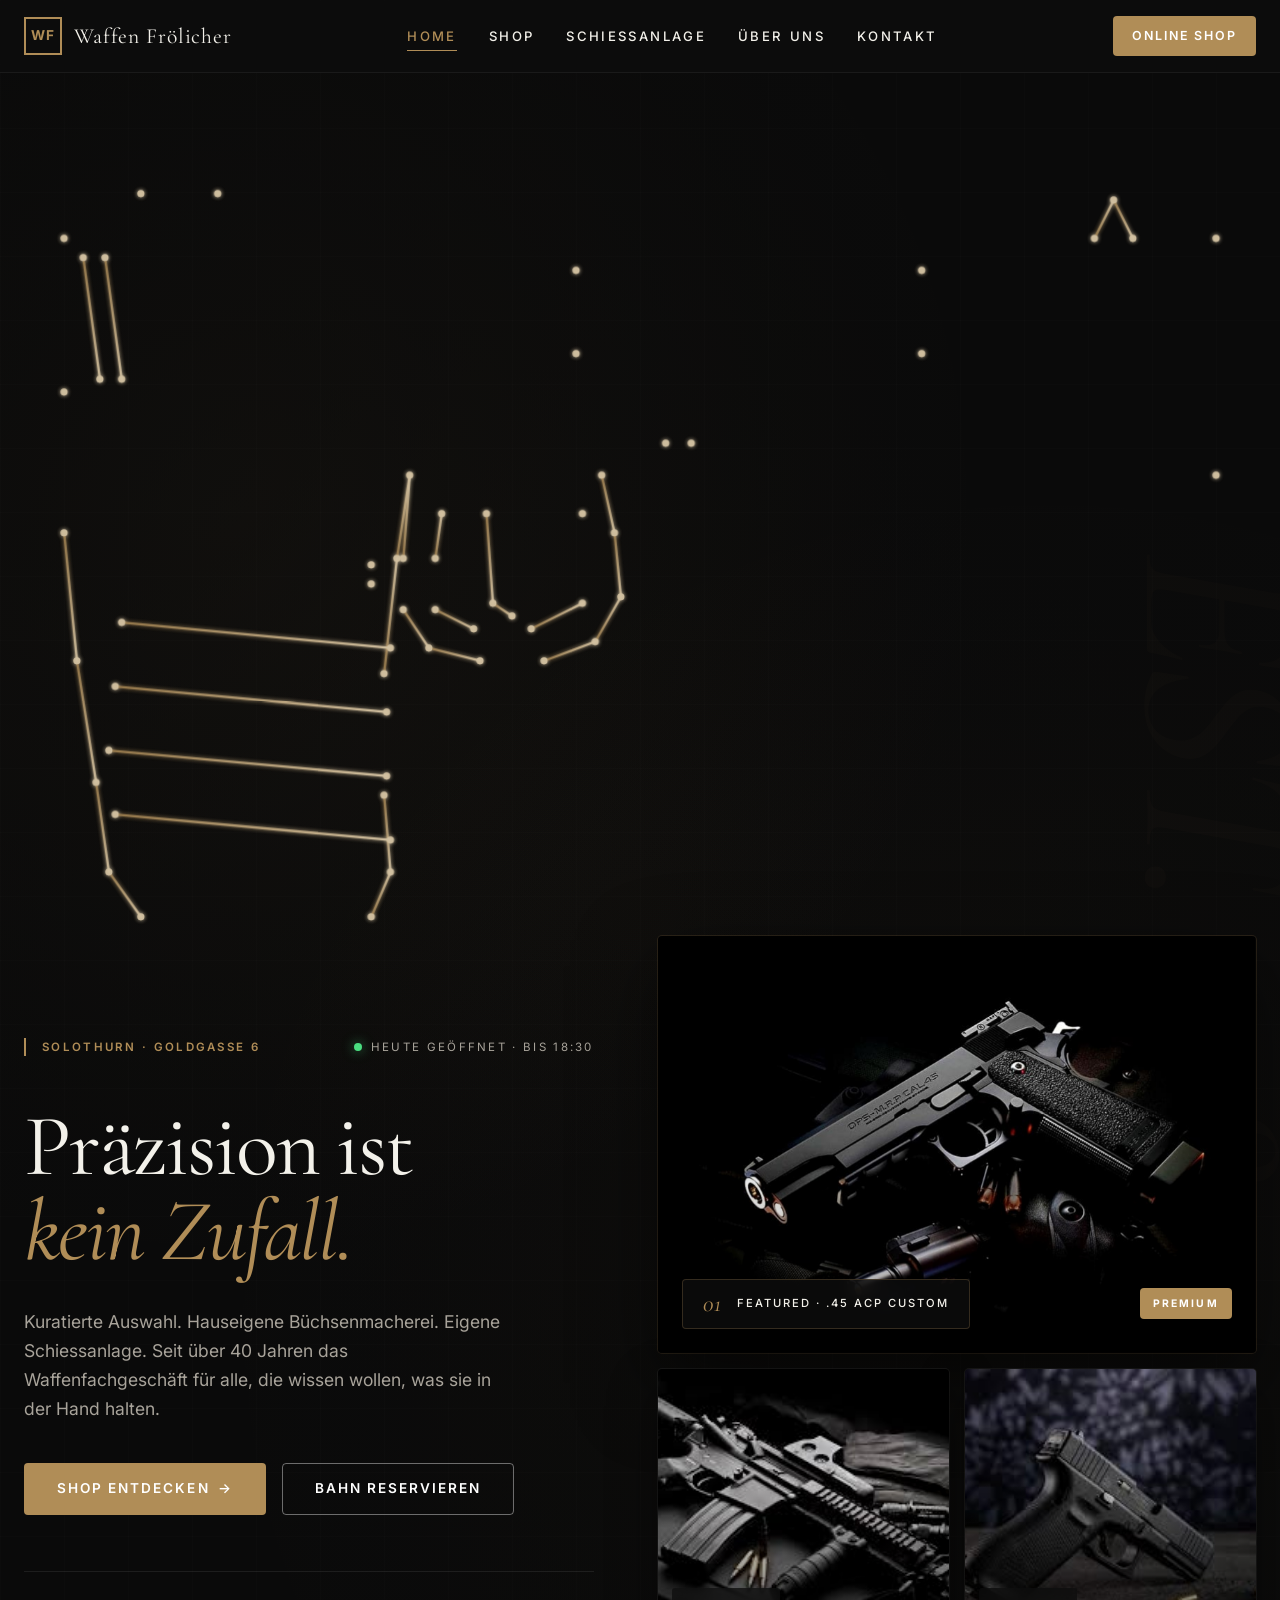
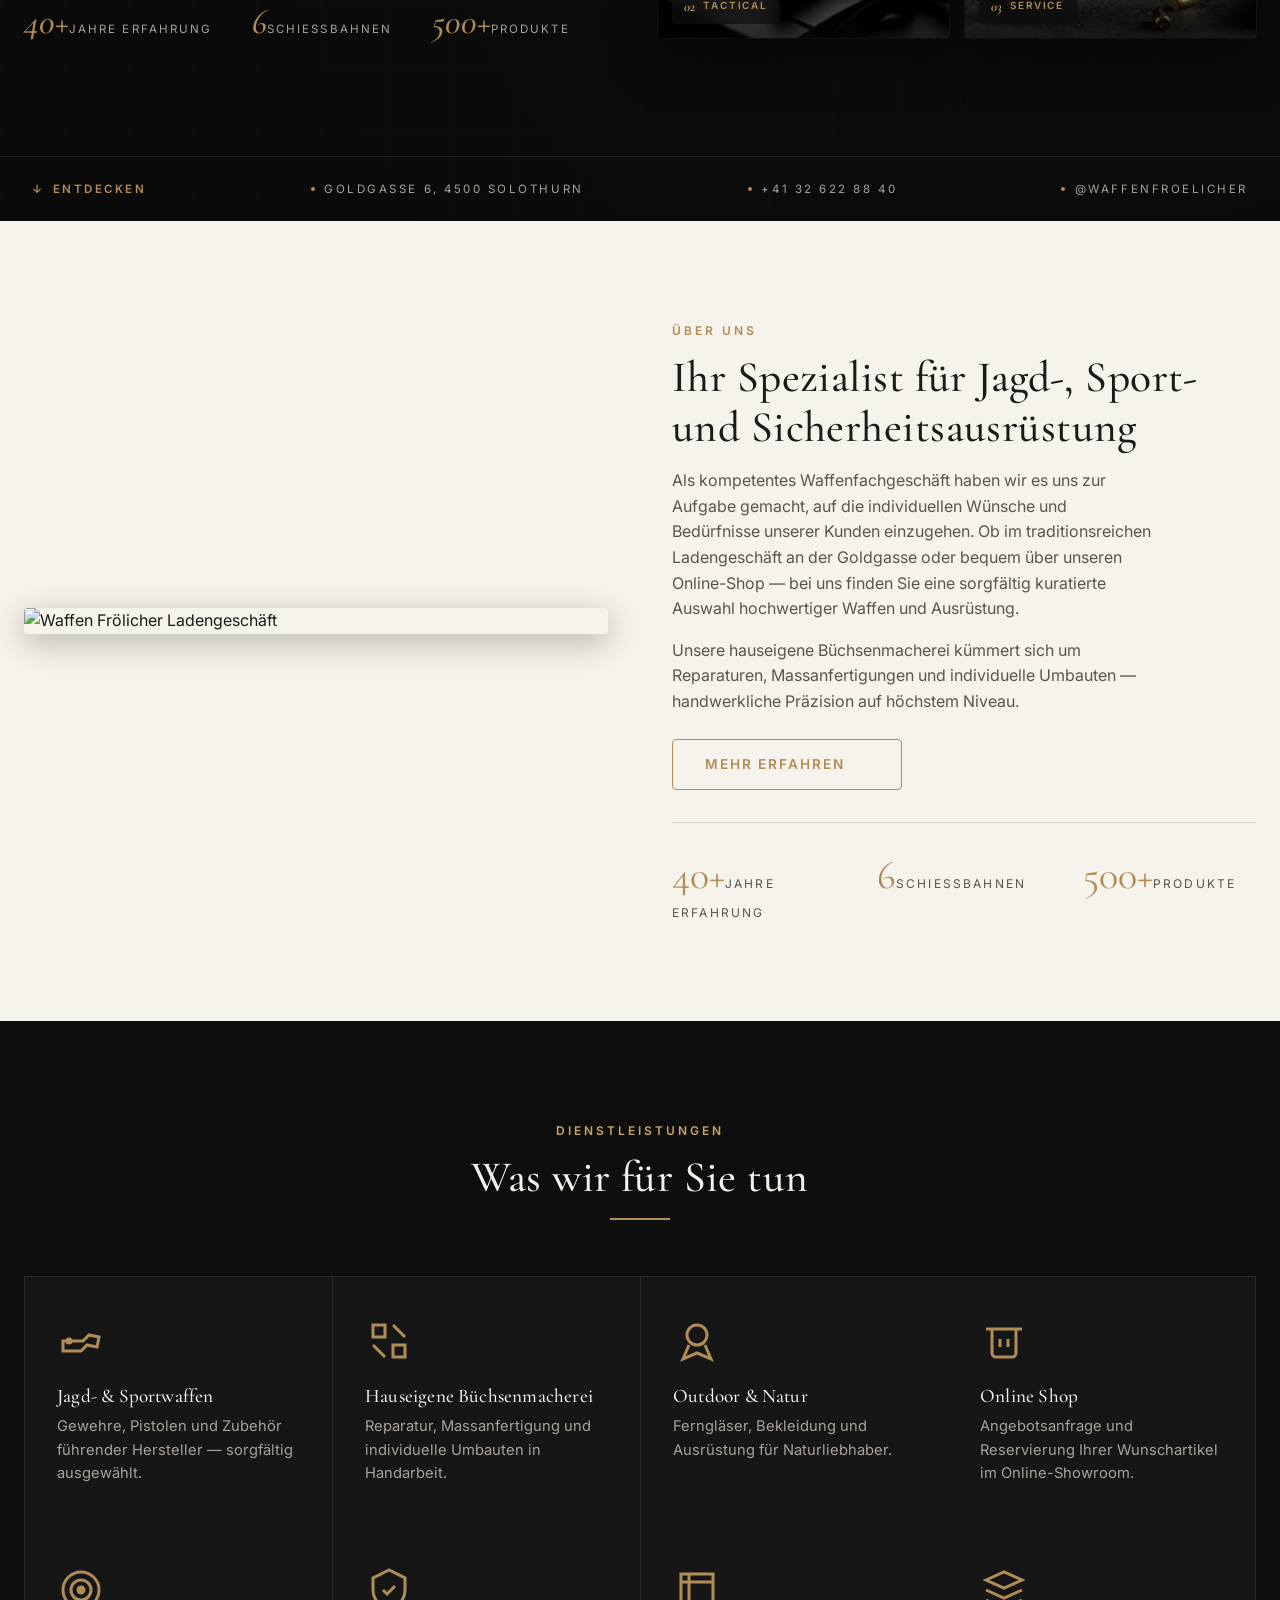
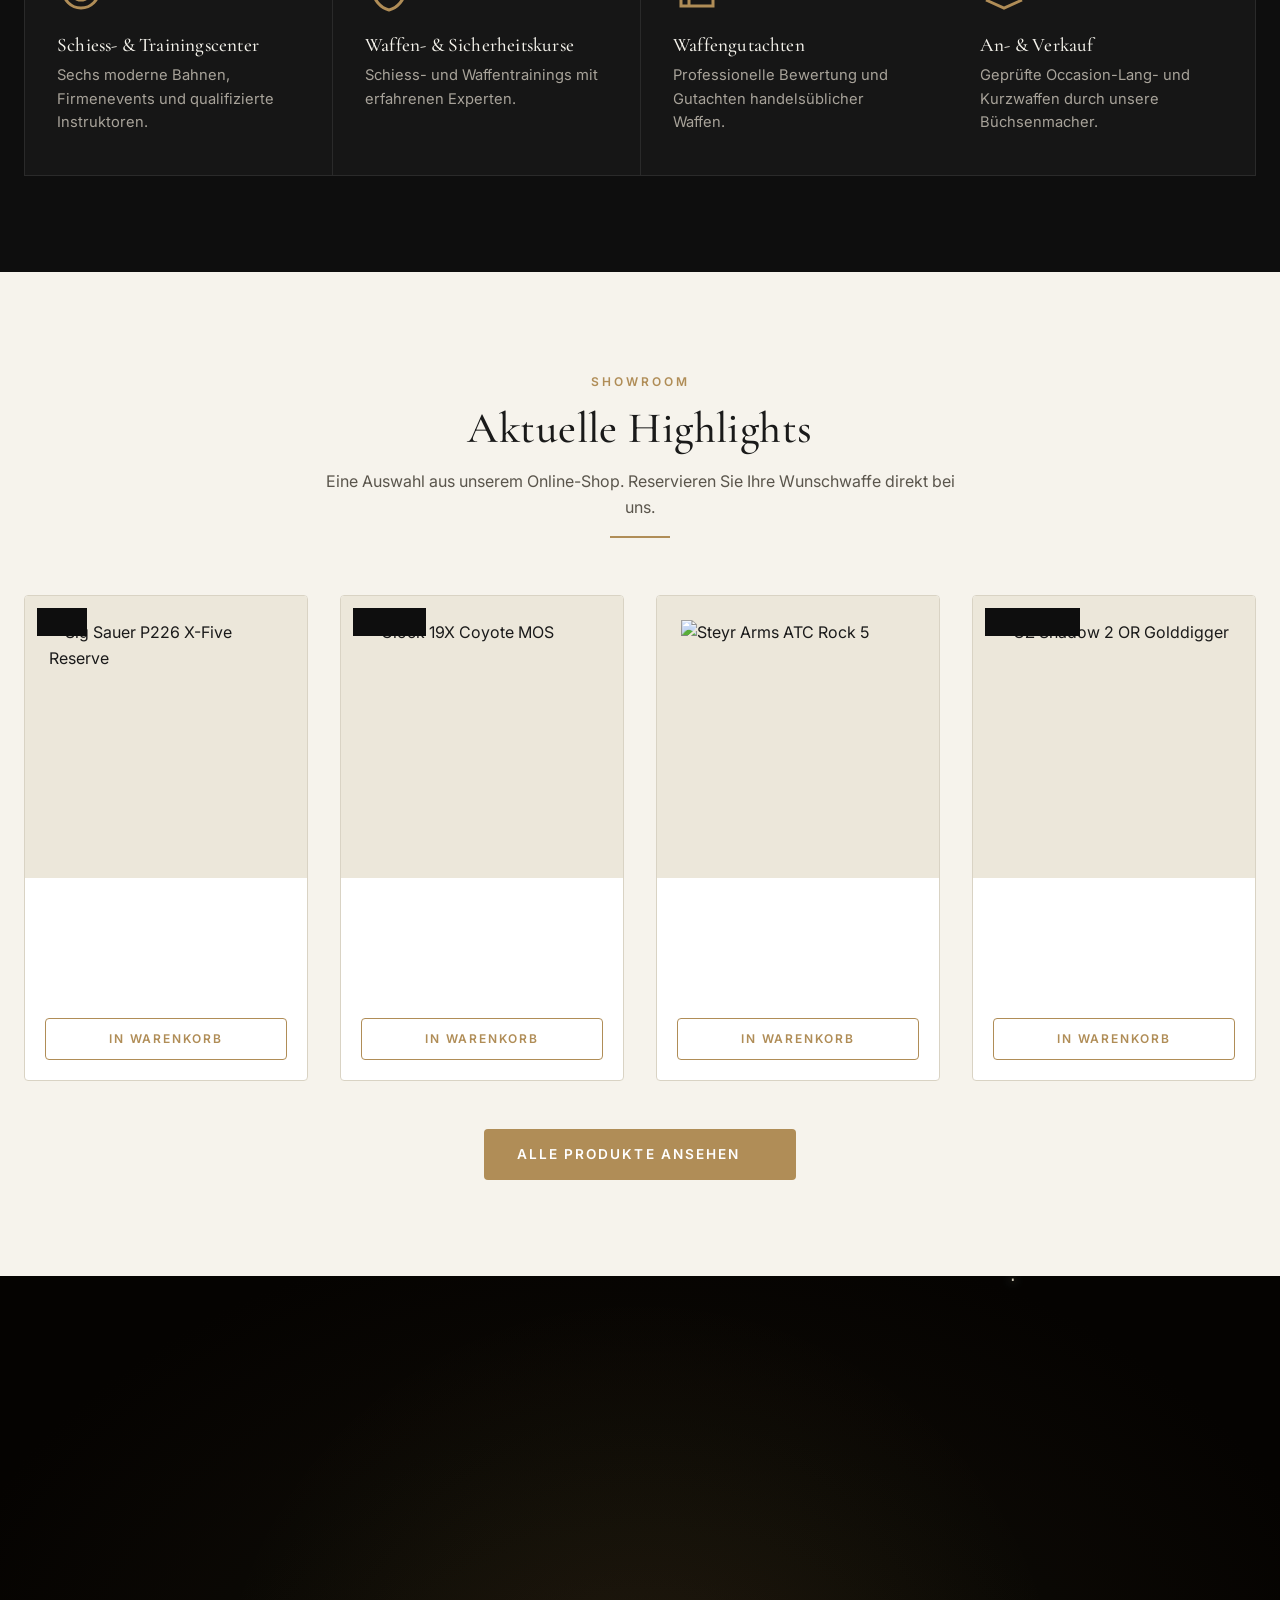
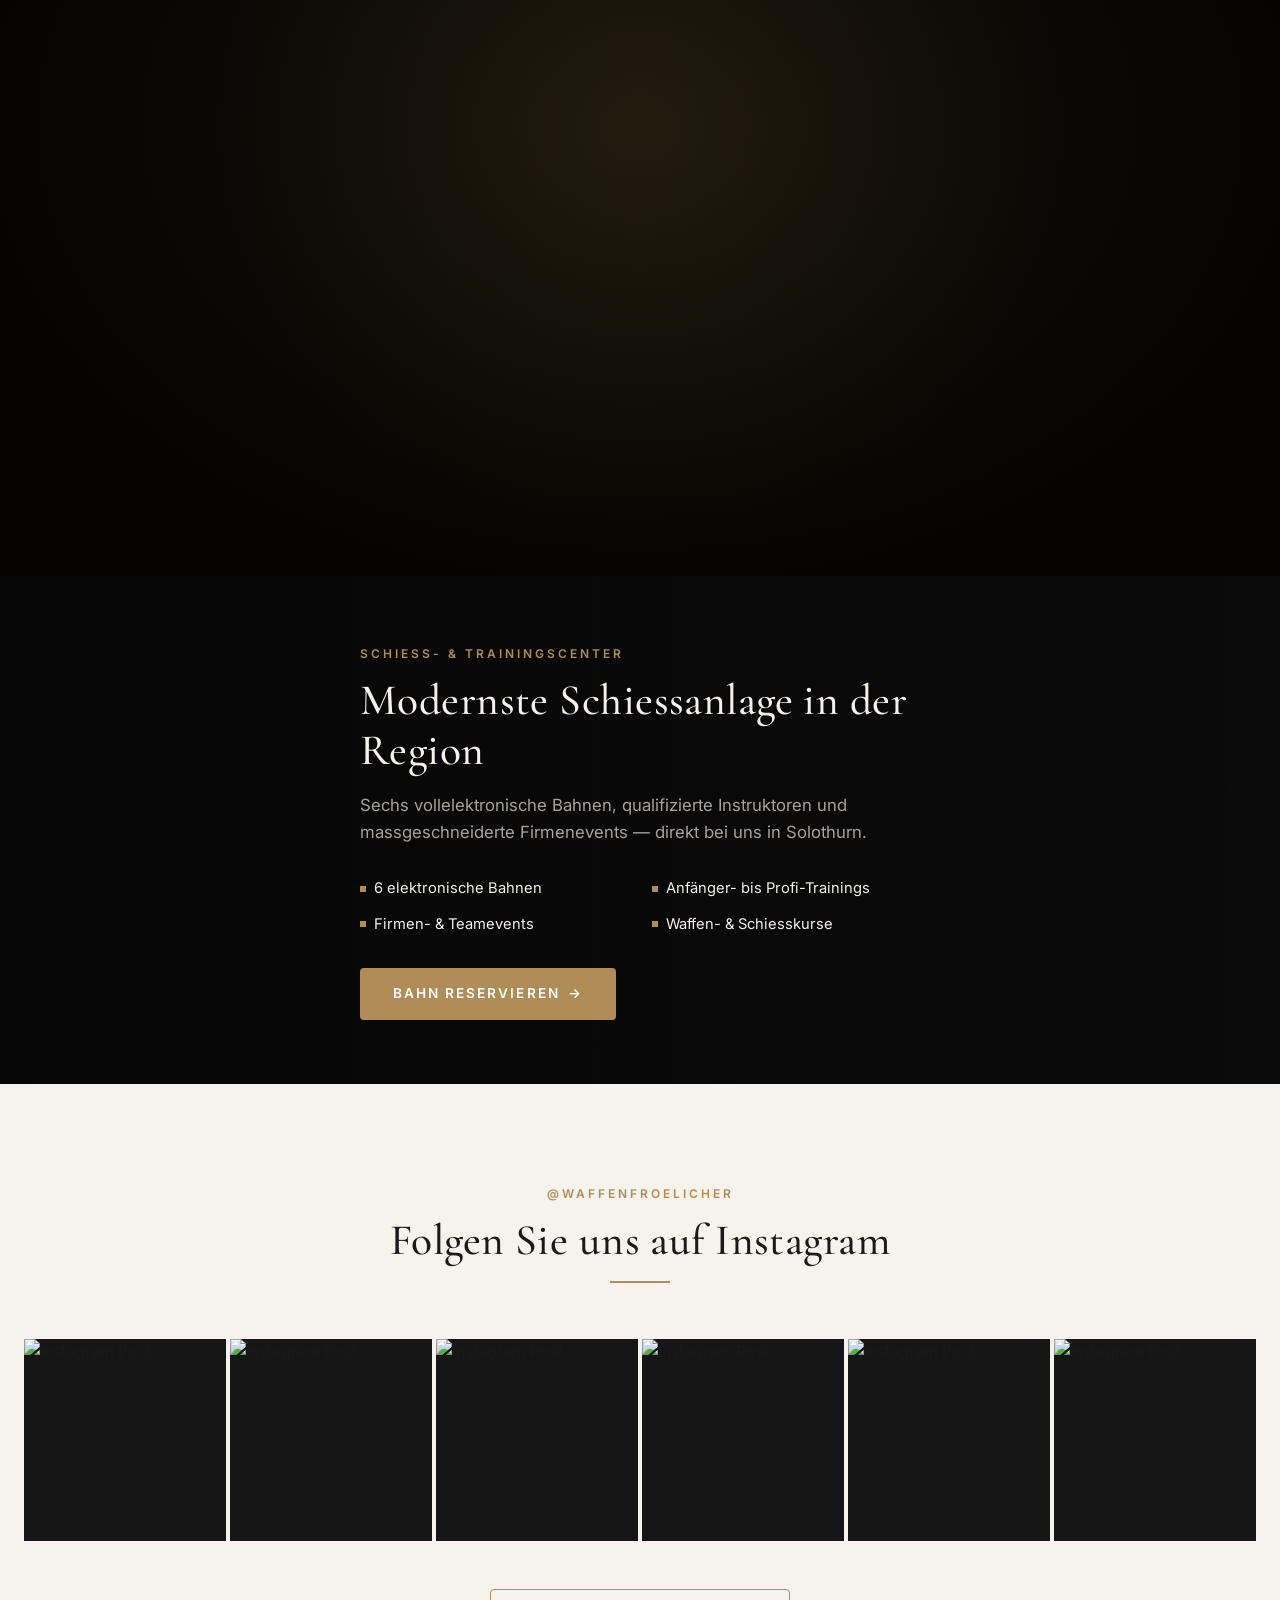
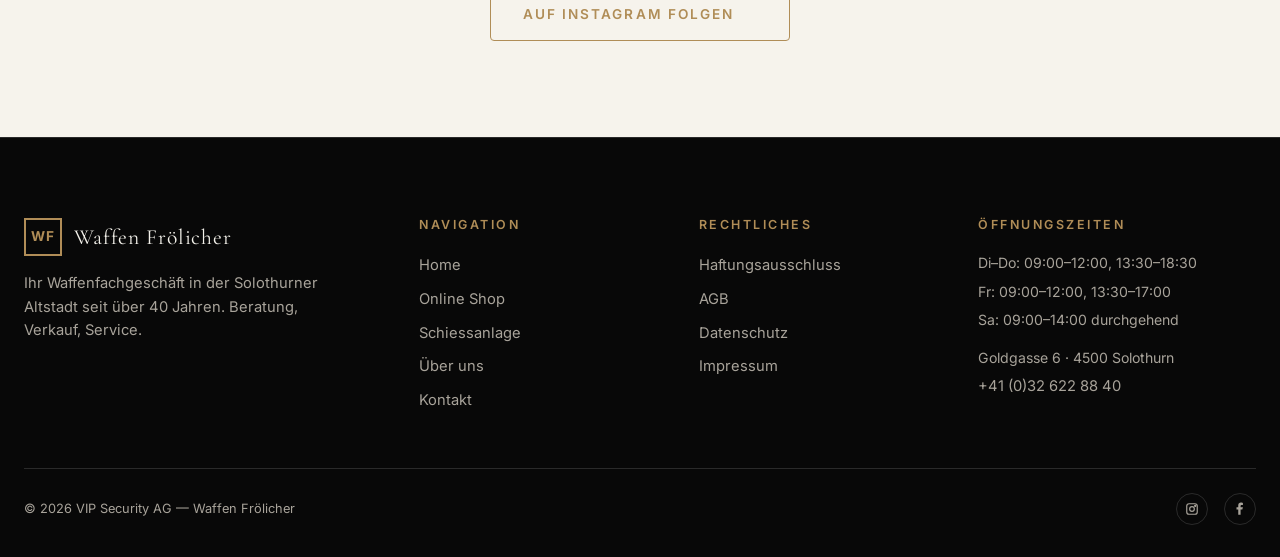
==== commit e040edab: "Redraw hero pistol with Glock-17 proportions and trigger guard ring Co-Authored-By: Claude Opus 4.7 " ====
--- a/index.html
+++ b/index.html
@@ -33,7 +33,7 @@
 
 <!-- ========== MODERN EDITORIAL HERO ========== -->
 <section class="hero-modern">
-  <svg class="hero-bg-pistol" viewBox="0 0 700 520" preserveAspectRatio="xMidYMid meet" aria-hidden="true">
+  <svg class="hero-bg-pistol" viewBox="0 0 1000 680" preserveAspectRatio="xMidYMid meet" aria-hidden="true">
     <defs>
       <filter id="pistolGlow" x="-20%" y="-20%" width="140%" height="140%">
         <feGaussianBlur stdDeviation="1.6" result="blur"/>
@@ -50,103 +50,112 @@
 
     <g class="pistol-wireframe" filter="url(#pistolGlow)">
       <g class="pistol-lines">
-        <!-- Outline (closed polygon, clockwise from rear-top-of-slide) -->
-        <line x1="125" y1="80"  x2="640" y2="80"/>   <!-- slide top -->
-        <line x1="640" y1="80"  x2="640" y2="165"/>  <!-- muzzle face -->
-        <line x1="640" y1="165" x2="370" y2="165"/>  <!-- slide/dustcover bottom -->
-        <line x1="370" y1="165" x2="360" y2="205"/>  <!-- front of frame -->
-        <line x1="360" y1="205" x2="305" y2="215"/>  <!-- trigger guard front-top -->
-        <line x1="305" y1="215" x2="275" y2="260"/>  <!-- trigger guard front -->
-        <line x1="275" y1="260" x2="240" y2="295"/>  <!-- trigger guard front-bottom -->
-        <line x1="240" y1="295" x2="195" y2="290"/>  <!-- trigger guard bottom -->
-        <line x1="195" y1="290" x2="180" y2="255"/>  <!-- trigger guard back-bottom -->
-        <line x1="180" y1="255" x2="170" y2="225"/>  <!-- trigger guard back-top -->
-        <line x1="170" y1="225" x2="165" y2="285"/>  <!-- frame down to grip front -->
-        <line x1="165" y1="285" x2="155" y2="370"/>  <!-- grip front upper -->
-        <line x1="155" y1="370" x2="172" y2="445"/>  <!-- grip front lower -->
-        <line x1="172" y1="445" x2="115" y2="465"/>  <!-- grip bottom front -->
-        <line x1="115" y1="465" x2="60"  y2="460"/>  <!-- mag baseplate -->
-        <line x1="60"  y1="460" x2="42"  y2="435"/>  <!-- grip back bottom -->
-        <line x1="42"  y1="435" x2="33"  y2="360"/>  <!-- grip back middle -->
-        <line x1="33"  y1="360" x2="40"  y2="260"/>  <!-- grip back upper -->
-        <line x1="40"  y1="260" x2="75"  y2="200"/>  <!-- beavertail lower -->
-        <line x1="75"  y1="200" x2="125" y2="165"/>  <!-- beavertail upper -->
-        <line x1="125" y1="165" x2="125" y2="80"/>   <!-- slide rear face -->
-
-        <!-- Rear sight -->
-        <line x1="145" y1="80" x2="145" y2="62"/>
-        <line x1="145" y1="62" x2="180" y2="62"/>
-        <line x1="180" y1="62" x2="180" y2="80"/>
-
-        <!-- Front sight -->
-        <line x1="580" y1="80" x2="590" y2="64"/>
-        <line x1="590" y1="64" x2="600" y2="80"/>
-
-        <!-- Ejection port -->
-        <line x1="310" y1="95"  x2="510" y2="95"/>
-        <line x1="510" y1="95"  x2="510" y2="130"/>
-        <line x1="510" y1="130" x2="310" y2="130"/>
-        <line x1="310" y1="130" x2="310" y2="95"/>
-
-        <!-- Trigger guard inside curve -->
-        <line x1="270" y1="232" x2="245" y2="262"/>
-        <line x1="245" y1="262" x2="225" y2="278"/>
-        <line x1="225" y1="278" x2="205" y2="272"/>
-        <line x1="205" y1="272" x2="192" y2="248"/>
-
-        <!-- Trigger -->
-        <line x1="215" y1="245" x2="222" y2="278"/>
-        <line x1="222" y1="278" x2="232" y2="285"/>
-
-        <!-- Slide serrations (rear, slanted) -->
-        <line x1="92"  y1="92" x2="105" y2="152"/>
-        <line x1="105" y1="92" x2="118" y2="152"/>
-
-        <!-- Takedown pin (small circle marker via 2 short lines) -->
-        <line x1="335" y1="148" x2="345" y2="148"/>
-
-        <!-- Grip texture -->
-        <line x1="65"  y1="295" x2="150" y2="310"/>
-        <line x1="60"  y1="330" x2="148" y2="345"/>
-        <line x1="55"  y1="370" x2="148" y2="385"/>
-        <line x1="50"  y1="405" x2="152" y2="420"/>
-
-        <!-- Magazine release button (short tick) -->
-        <line x1="148" y1="248" x2="158" y2="248"/>
+        <!-- ===== OUTLINE (closed polygon, clockwise from rear-top-of-slide) ===== -->
+        <line x1="50"  y1="130" x2="950" y2="130"/> <!-- slide top -->
+        <line x1="950" y1="130" x2="950" y2="315"/> <!-- muzzle face (slide+dustcover front) -->
+        <line x1="950" y1="315" x2="470" y2="315"/> <!-- bottom of dustcover -->
+        <line x1="470" y1="315" x2="480" y2="360"/> <!-- TG front-top -->
+        <line x1="480" y1="360" x2="485" y2="410"/> <!-- TG front -->
+        <line x1="485" y1="410" x2="465" y2="445"/> <!-- TG front-bottom curve -->
+        <line x1="465" y1="445" x2="425" y2="460"/> <!-- TG bottom-front -->
+        <line x1="425" y1="460" x2="375" y2="460"/> <!-- TG bottom -->
+        <line x1="375" y1="460" x2="335" y2="450"/> <!-- TG bottom-back -->
+        <line x1="335" y1="450" x2="315" y2="420"/> <!-- TG back-bottom -->
+        <line x1="315" y1="420" x2="315" y2="380"/> <!-- TG back -->
+        <line x1="315" y1="380" x2="320" y2="315"/> <!-- TG back-top -->
+        <line x1="320" y1="315" x2="310" y2="380"/> <!-- frame down to grip front -->
+        <line x1="310" y1="380" x2="300" y2="470"/> <!-- grip front upper -->
+        <line x1="300" y1="470" x2="300" y2="565"/> <!-- grip front middle -->
+        <line x1="300" y1="565" x2="305" y2="625"/> <!-- grip front lower -->
+        <line x1="305" y1="625" x2="290" y2="660"/> <!-- grip front to mag base -->
+        <line x1="290" y1="660" x2="110" y2="660"/> <!-- mag baseplate bottom -->
+        <line x1="110" y1="660" x2="85"  y2="625"/> <!-- mag base to grip back -->
+        <line x1="85"  y1="625" x2="75"  y2="555"/> <!-- grip back lower -->
+        <line x1="75"  y1="555" x2="60"  y2="460"/> <!-- grip back middle -->
+        <line x1="60"  y1="460" x2="50"  y2="360"/> <!-- grip back upper -->
+        <line x1="50"  y1="360" x2="50"  y2="250"/> <!-- grip back / beavertail -->
+        <line x1="50"  y1="250" x2="50"  y2="130"/> <!-- slide rear face -->
+
+        <!-- ===== REAR SIGHT (rectangular post) ===== -->
+        <line x1="110" y1="130" x2="110" y2="95"/>
+        <line x1="110" y1="95"  x2="170" y2="95"/>
+        <line x1="170" y1="95"  x2="170" y2="130"/>
+
+        <!-- ===== FRONT SIGHT (triangular post) ===== -->
+        <line x1="855" y1="130" x2="870" y2="100"/>
+        <line x1="870" y1="100" x2="885" y2="130"/>
+
+        <!-- ===== EJECTION PORT (rectangle on slide) ===== -->
+        <line x1="450" y1="155" x2="720" y2="155"/>
+        <line x1="720" y1="155" x2="720" y2="220"/>
+        <line x1="720" y1="220" x2="450" y2="220"/>
+        <line x1="450" y1="220" x2="450" y2="155"/>
+
+        <!-- ===== TRIGGER GUARD INNER EDGE (the hole) ===== -->
+        <line x1="455" y1="345" x2="455" y2="415"/>
+        <line x1="455" y1="415" x2="415" y2="435"/>
+        <line x1="415" y1="435" x2="370" y2="435"/>
+        <line x1="370" y1="435" x2="340" y2="420"/>
+        <line x1="340" y1="420" x2="340" y2="380"/>
+        <line x1="340" y1="380" x2="345" y2="345"/>
+        <line x1="345" y1="345" x2="455" y2="345"/>
+
+        <!-- ===== TRIGGER (inside trigger guard) ===== -->
+        <line x1="380" y1="345" x2="385" y2="415"/>
+        <line x1="385" y1="415" x2="400" y2="425"/>
+
+        <!-- ===== SLIDE SERRATIONS (rear of slide) ===== -->
+        <line x1="65"  y1="145" x2="78"  y2="240"/>
+        <line x1="82"  y1="145" x2="95"  y2="240"/>
+
+        <!-- ===== TAKEDOWN PIN (mark on frame) ===== -->
+        <line x1="520" y1="290" x2="540" y2="290"/>
+
+        <!-- ===== MAGAZINE RELEASE (small mark on grip) ===== -->
+        <line x1="290" y1="385" x2="290" y2="400"/>
+
+        <!-- ===== GRIP TEXTURE (stippling lines) ===== -->
+        <line x1="95"  y1="430" x2="305" y2="450"/>
+        <line x1="90"  y1="480" x2="302" y2="500"/>
+        <line x1="85"  y1="530" x2="302" y2="550"/>
+        <line x1="90"  y1="580" x2="305" y2="600"/>
       </g>
 
       <g class="pistol-dots">
         <!-- Outline vertices -->
-        <circle cx="125" cy="80"/><circle cx="640" cy="80"/><circle cx="640" cy="165"/>
-        <circle cx="370" cy="165"/><circle cx="360" cy="205"/><circle cx="305" cy="215"/>
-        <circle cx="275" cy="260"/><circle cx="240" cy="295"/><circle cx="195" cy="290"/>
-        <circle cx="180" cy="255"/><circle cx="170" cy="225"/><circle cx="165" cy="285"/>
-        <circle cx="155" cy="370"/><circle cx="172" cy="445"/><circle cx="115" cy="465"/>
-        <circle cx="60"  cy="460"/><circle cx="42"  cy="435"/><circle cx="33"  cy="360"/>
-        <circle cx="40"  cy="260"/><circle cx="75"  cy="200"/>
-        <!-- Sights -->
-        <circle cx="145" cy="80"/><circle cx="145" cy="62"/><circle cx="180" cy="62"/><circle cx="180" cy="80"/>
-        <circle cx="580" cy="80"/><circle cx="590" cy="64"/><circle cx="600" cy="80"/>
+        <circle cx="50"  cy="130"/><circle cx="950" cy="130"/><circle cx="950" cy="315"/>
+        <circle cx="470" cy="315"/><circle cx="480" cy="360"/><circle cx="485" cy="410"/>
+        <circle cx="465" cy="445"/><circle cx="425" cy="460"/><circle cx="375" cy="460"/>
+        <circle cx="335" cy="450"/><circle cx="315" cy="420"/><circle cx="315" cy="380"/>
+        <circle cx="320" cy="315"/><circle cx="310" cy="380"/><circle cx="300" cy="470"/>
+        <circle cx="300" cy="565"/><circle cx="305" cy="625"/><circle cx="290" cy="660"/>
+        <circle cx="110" cy="660"/><circle cx="85"  cy="625"/><circle cx="75"  cy="555"/>
+        <circle cx="60"  cy="460"/><circle cx="50"  cy="360"/><circle cx="50"  cy="250"/>
+        <!-- Rear sight -->
+        <circle cx="110" cy="95"/><circle cx="170" cy="95"/>
+        <!-- Front sight -->
+        <circle cx="870" cy="100"/><circle cx="855" cy="130"/><circle cx="885" cy="130"/>
         <!-- Ejection port -->
-        <circle cx="310" cy="95"/><circle cx="510" cy="95"/>
-        <circle cx="510" cy="130"/><circle cx="310" cy="130"/>
-        <!-- Trigger guard inside -->
-        <circle cx="270" cy="232"/><circle cx="245" cy="262"/><circle cx="225" cy="278"/>
-        <circle cx="205" cy="272"/><circle cx="192" cy="248"/>
+        <circle cx="450" cy="155"/><circle cx="720" cy="155"/>
+        <circle cx="720" cy="220"/><circle cx="450" cy="220"/>
+        <!-- Trigger guard inner -->
+        <circle cx="455" cy="345"/><circle cx="455" cy="415"/><circle cx="415" cy="435"/>
+        <circle cx="370" cy="435"/><circle cx="340" cy="420"/><circle cx="340" cy="380"/>
+        <circle cx="345" cy="345"/>
         <!-- Trigger -->
-        <circle cx="215" cy="245"/><circle cx="222" cy="278"/><circle cx="232" cy="285"/>
+        <circle cx="380" cy="345"/><circle cx="385" cy="415"/><circle cx="400" cy="425"/>
         <!-- Serrations -->
-        <circle cx="92"  cy="92"/><circle cx="105" cy="152"/>
-        <circle cx="105" cy="92"/><circle cx="118" cy="152"/>
+        <circle cx="65"  cy="145"/><circle cx="78"  cy="240"/>
+        <circle cx="82"  cy="145"/><circle cx="95"  cy="240"/>
         <!-- Takedown -->
-        <circle cx="335" cy="148"/><circle cx="345" cy="148"/>
-        <!-- Grip texture -->
-        <circle cx="65"  cy="295"/><circle cx="150" cy="310"/>
-        <circle cx="60"  cy="330"/><circle cx="148" cy="345"/>
-        <circle cx="55"  cy="370"/><circle cx="148" cy="385"/>
-        <circle cx="50"  cy="405"/><circle cx="152" cy="420"/>
+        <circle cx="520" cy="290"/><circle cx="540" cy="290"/>
         <!-- Mag release -->
-        <circle cx="148" cy="248"/><circle cx="158" cy="248"/>
+        <circle cx="290" cy="385"/><circle cx="290" cy="400"/>
+        <!-- Grip texture endpoints -->
+        <circle cx="95"  cy="430"/><circle cx="305" cy="450"/>
+        <circle cx="90"  cy="480"/><circle cx="302" cy="500"/>
+        <circle cx="85"  cy="530"/><circle cx="302" cy="550"/>
+        <circle cx="90"  cy="580"/><circle cx="305" cy="600"/>
       </g>
     </g>
   </svg>
